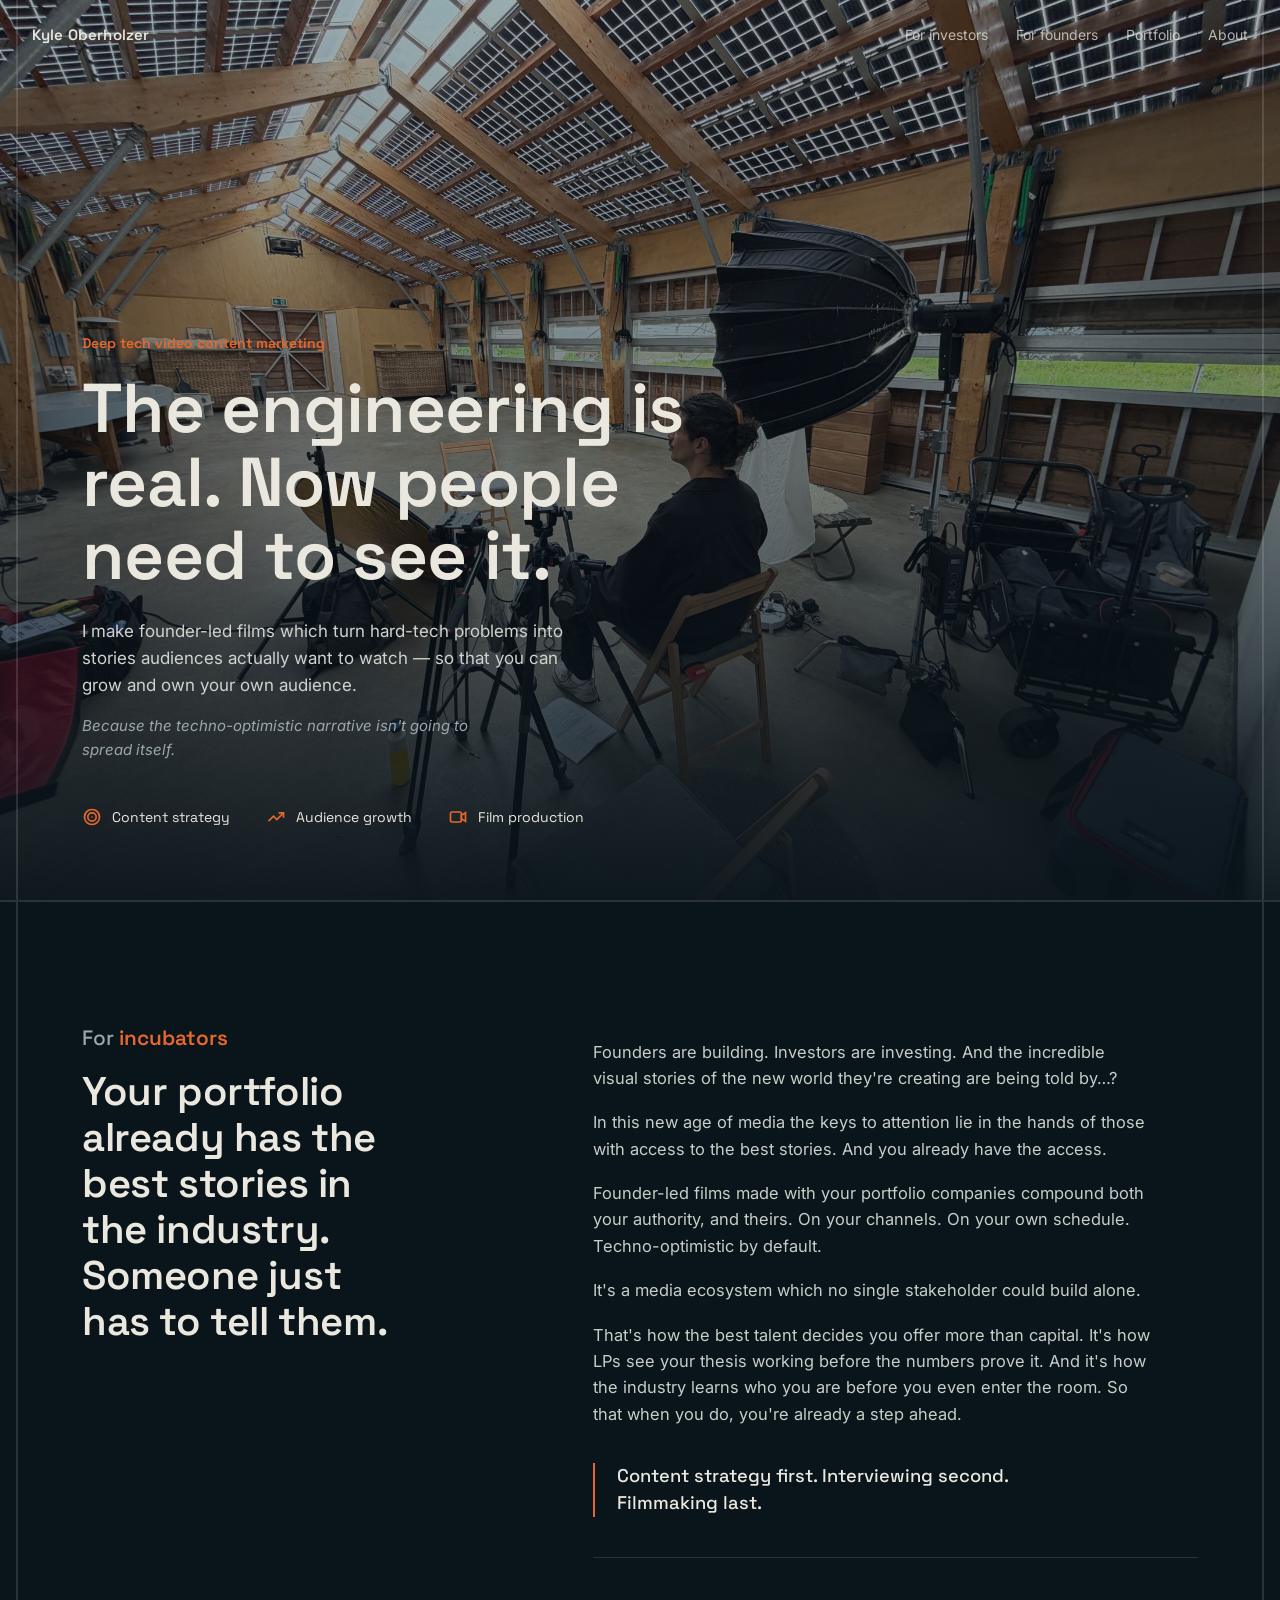
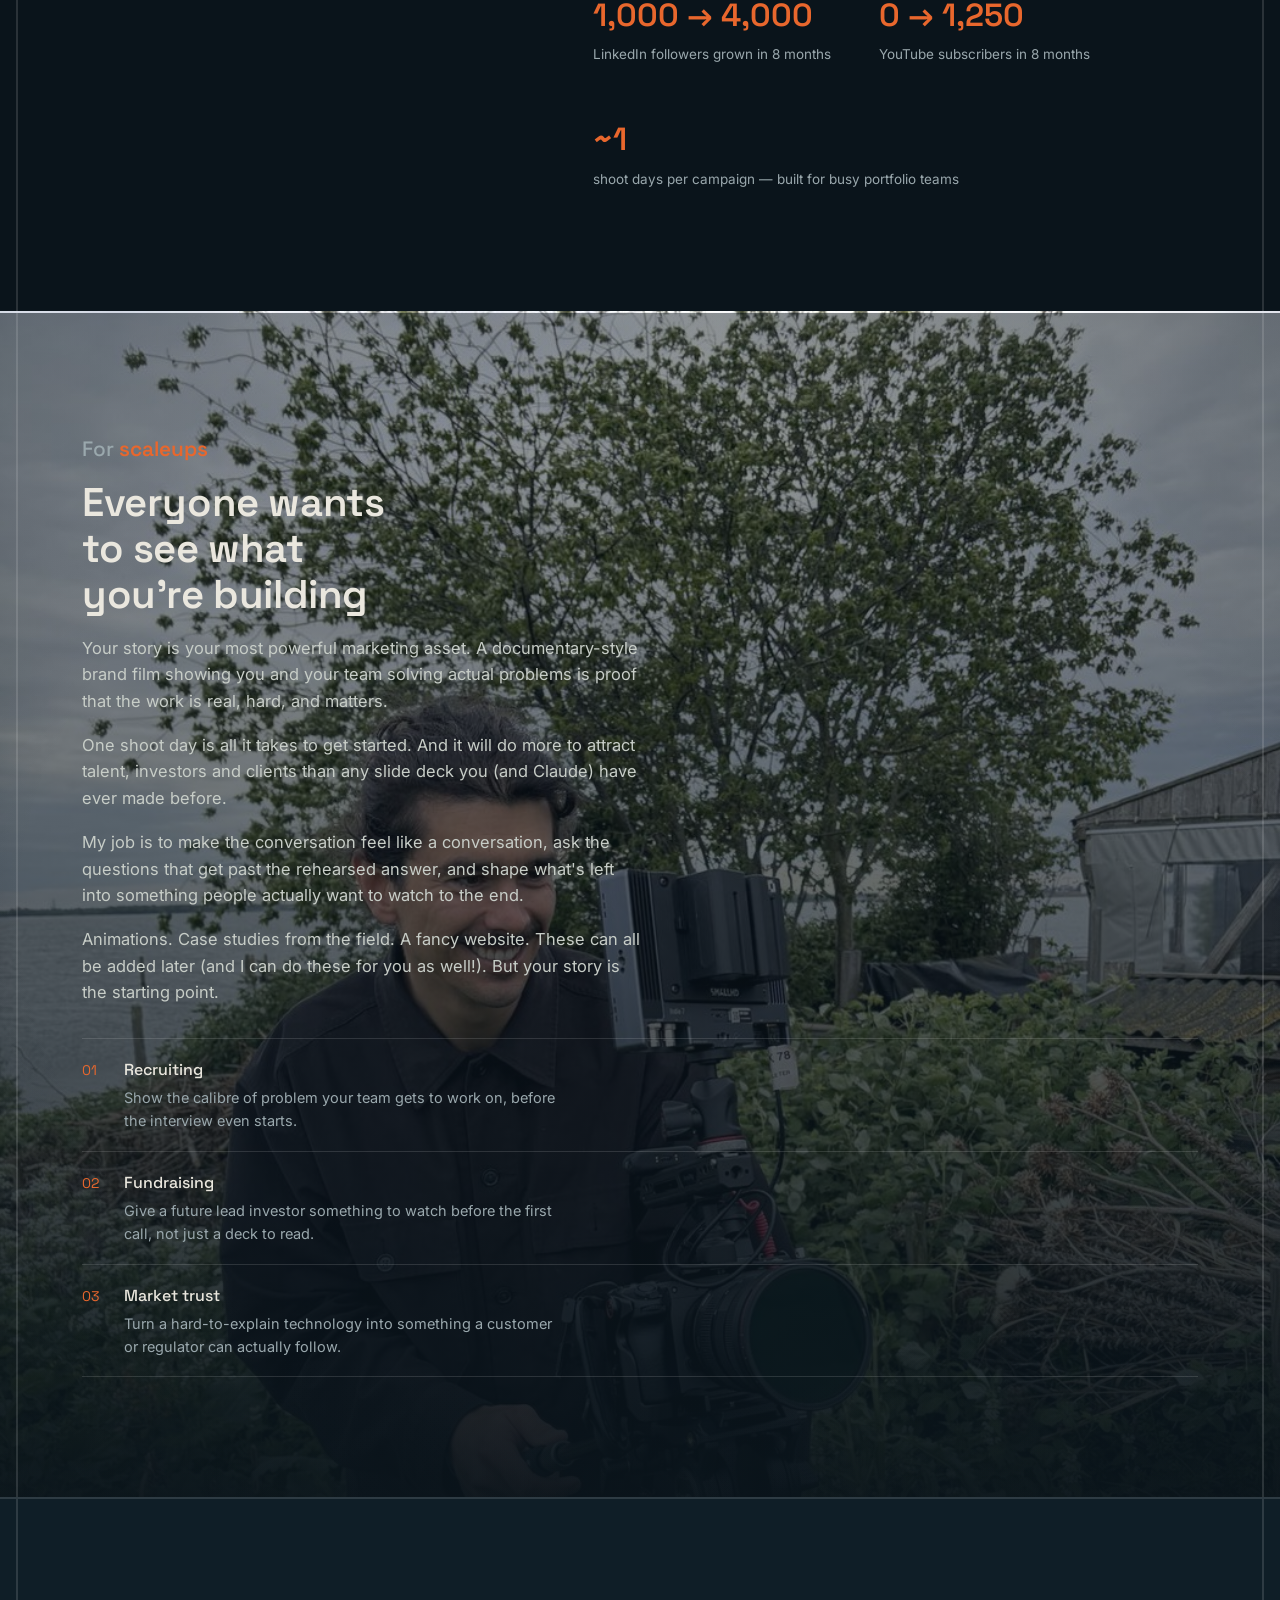
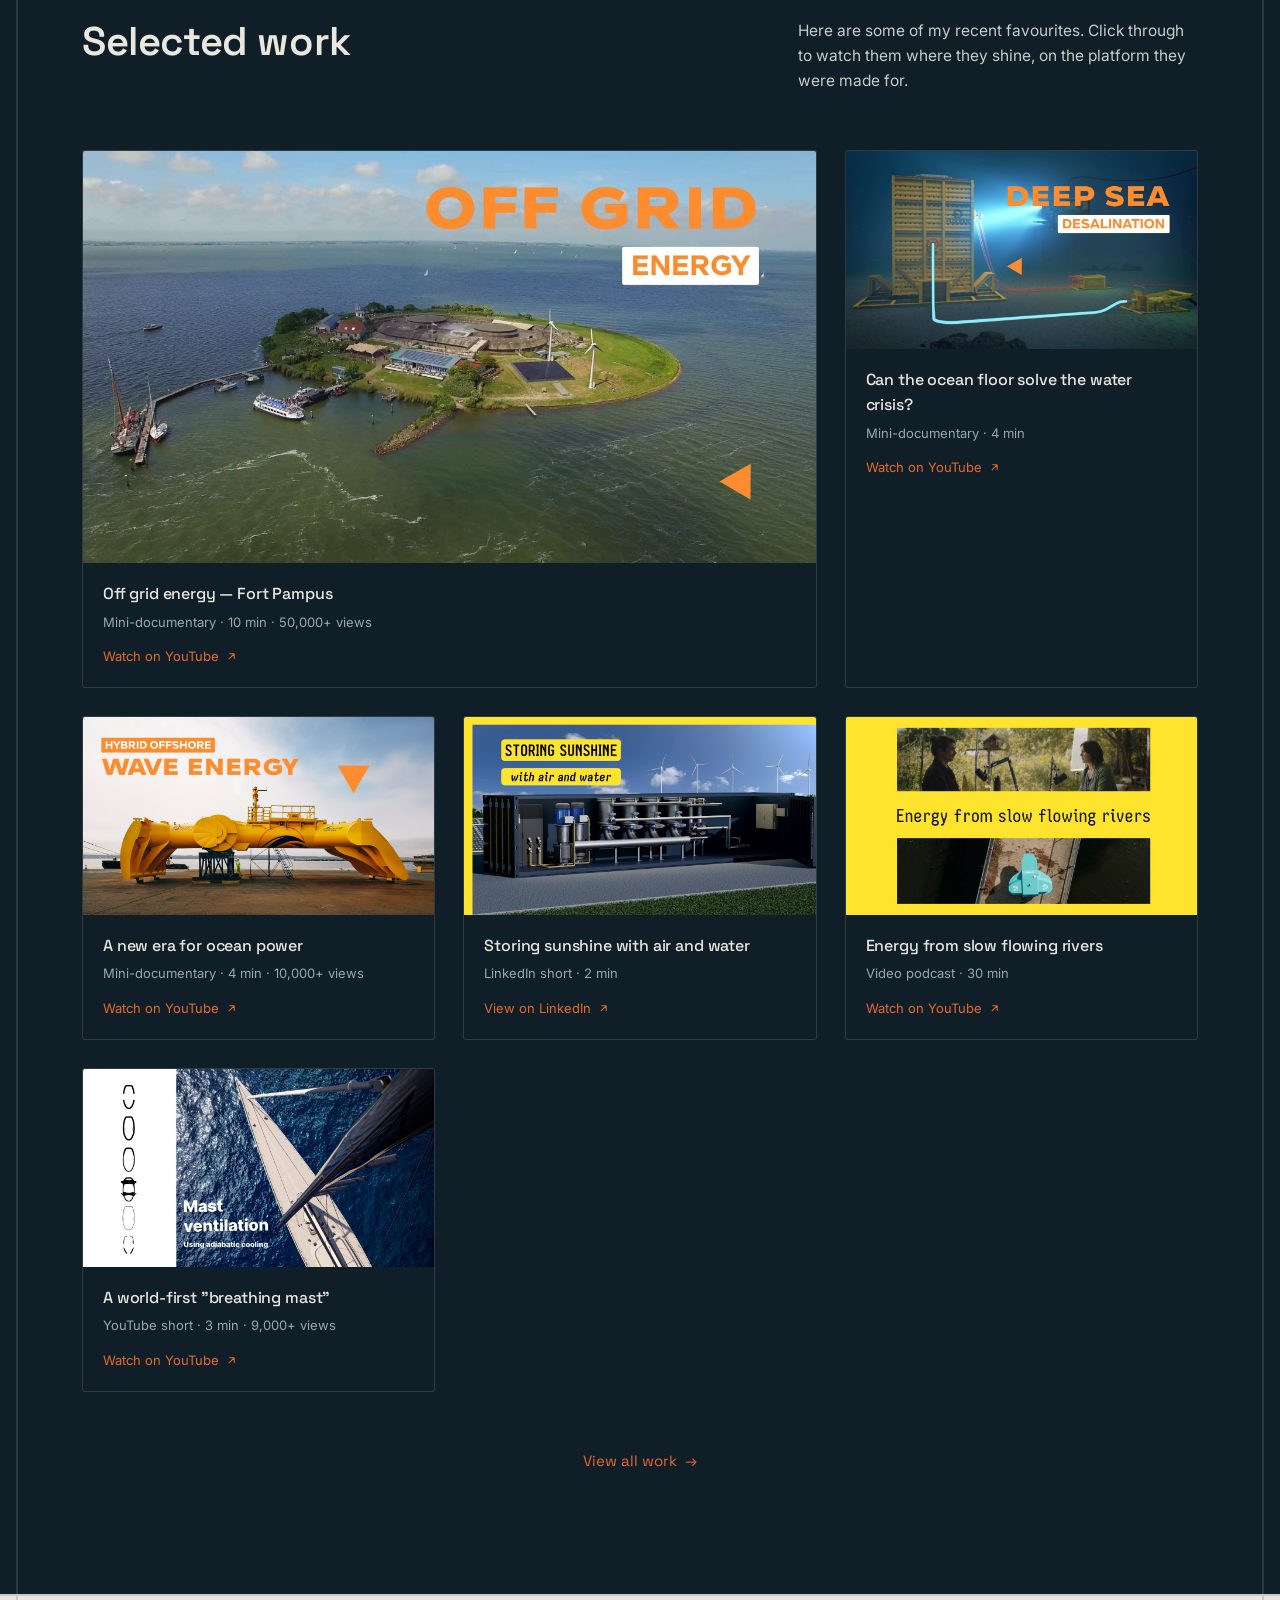
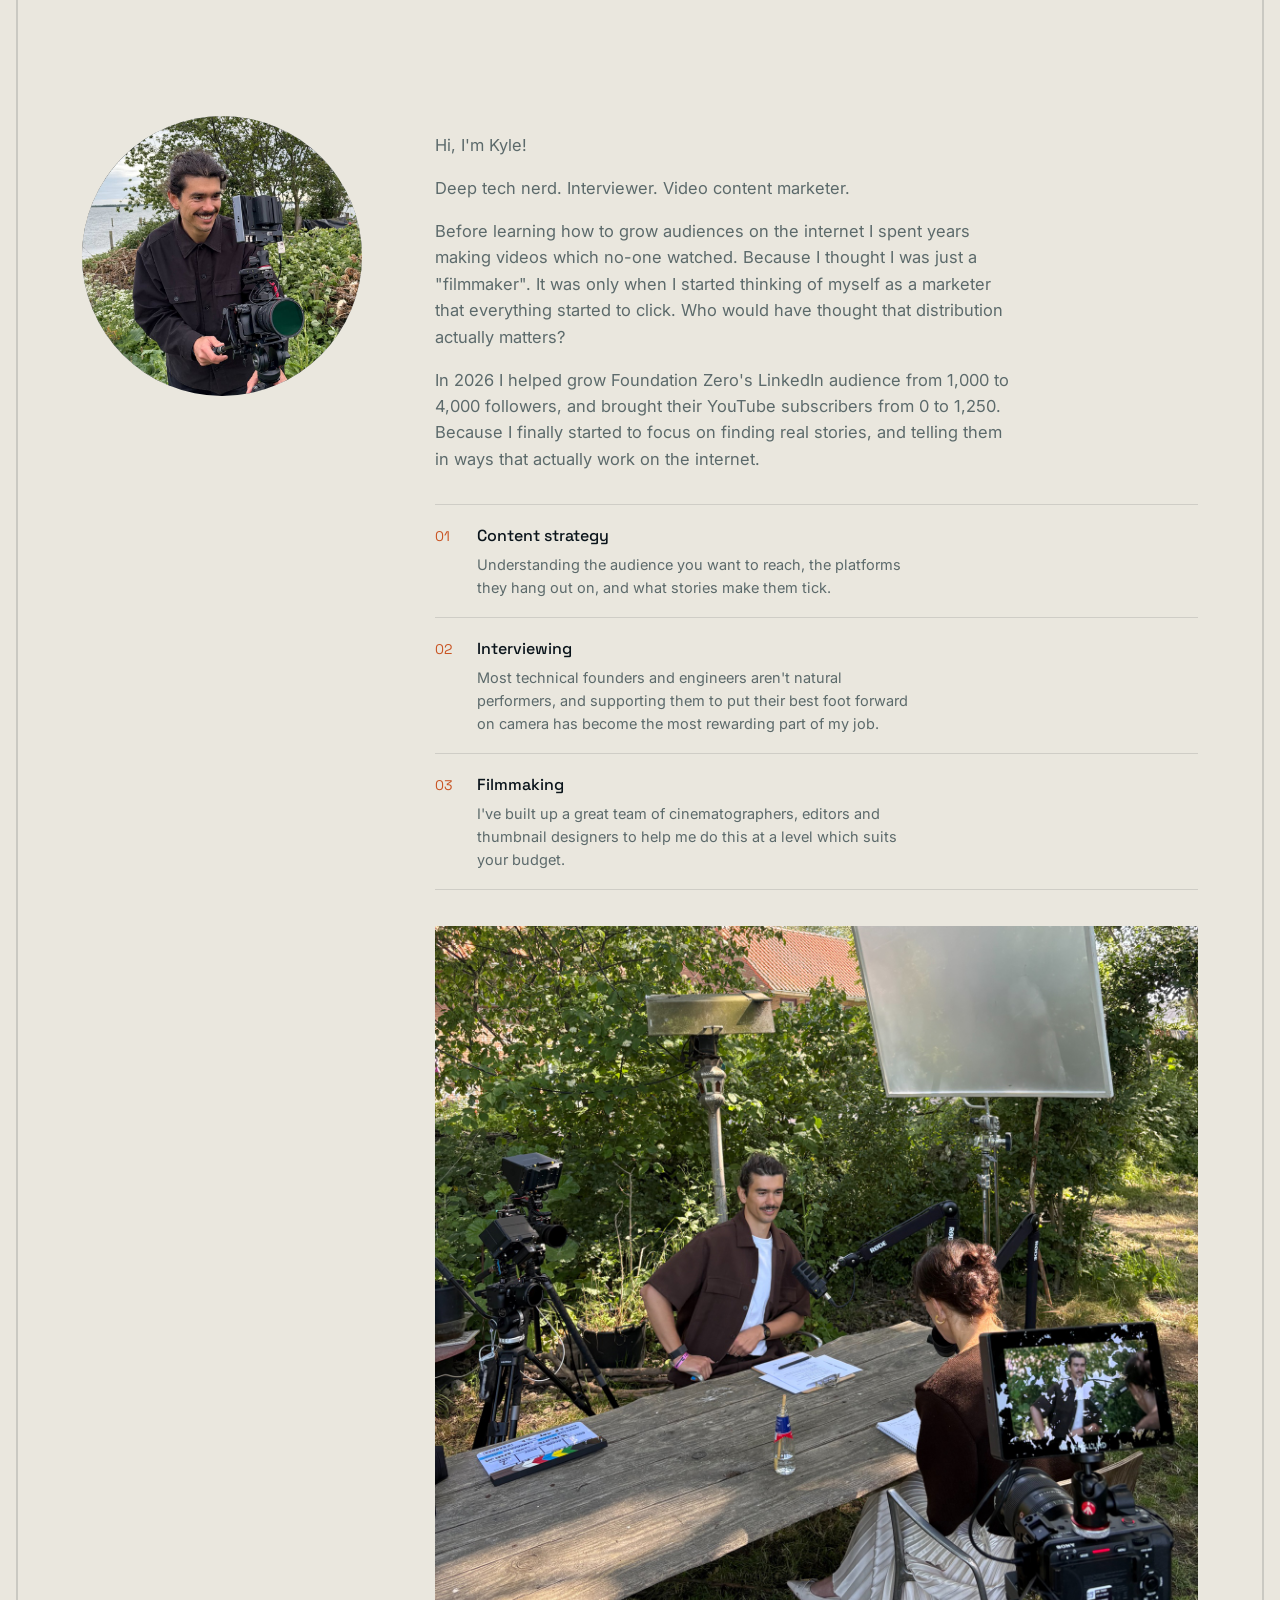
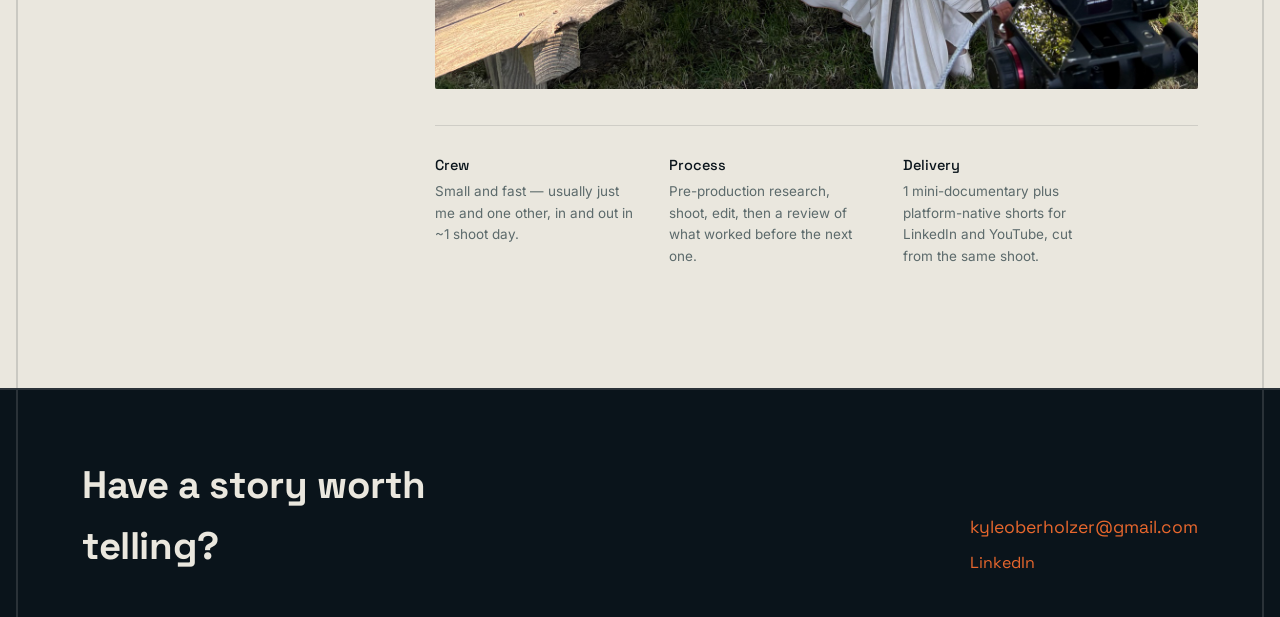
==== index.html @ 96cd20d5 "Change hero subhead to first person ("I make" not "We make") Co-Authored-By: Claude Sonnet 5 <norepl" ====
<!doctype html>
<html lang="en">
<head>
<meta charset="UTF-8">
<meta name="viewport" content="width=device-width, initial-scale=1.0">
<title>Kyle Oberholzer — Film for deep tech</title>
<meta name="description" content="Founder-led documentaries and platform-native content for deep tech companies and the investors behind them.">
<link rel="preconnect" href="https://fonts.googleapis.com">
<link rel="preconnect" href="https://fonts.gstatic.com" crossorigin>
<link href="https://fonts.googleapis.com/css2?family=Space+Grotesk:wght@400;500;600;700&family=Inter:wght@400;500;600&display=swap" rel="stylesheet">
<link rel="stylesheet" href="assets/css/style.css">
</head>
<body>

<header class="nav">
  <a href="#top" class="nav-mark">Kyle Oberholzer</a>
  <button class="nav-toggle" id="navToggle" aria-expanded="false" aria-controls="navLinks">Menu</button>
  <ul class="nav-links" id="navLinks">
    <li><a href="#investors">For investors</a></li>
    <li><a href="#founders">For founders</a></li>
    <li><a href="work.html">Portfolio</a></li>
    <li><a href="#about">About</a></li>
  </ul>
</header>

<section class="hero" id="top" style="background-image: linear-gradient(180deg, rgba(10,20,27,0.35) 0%, rgba(10,20,27,0.55) 55%, rgba(10,20,27,0.96) 100%), url('assets/images/site/hero-bts.jpg');">
  <div class="hero-inner">
    <p class="hero-eyebrow">Deep tech video content marketing</p>
    <h1>The engineering is real. Now people need to see it.</h1>
    <p class="hero-sub">I make founder-led films which turn hard-tech problems into stories audiences actually want to watch — so that you can grow and own your own audience.</p>
    <p class="hero-tagline">Because the techno-optimistic narrative isn't going to spread itself.</p>
    <div class="hero-services">
      <div class="hero-service">
        <span class="hero-service-icon"><svg viewBox="0 0 24 24" fill="none" stroke="currentColor" stroke-width="2"><circle cx="12" cy="12" r="9"/><circle cx="12" cy="12" r="5"/><circle cx="12" cy="12" r="1" fill="currentColor" stroke="none"/></svg></span>
        Content strategy
      </div>
      <div class="hero-service">
        <span class="hero-service-icon"><svg viewBox="0 0 24 24" fill="none" stroke="currentColor" stroke-width="2"><path d="M3 17l6-6 4 4 8-8"/><path d="M15 7h6v6"/></svg></span>
        Audience growth
      </div>
      <div class="hero-service">
        <span class="hero-service-icon"><svg viewBox="0 0 24 24" fill="none" stroke="currentColor" stroke-width="2"><rect x="3" y="6" width="13" height="12" rx="2"/><path d="M16 10l5-3v10l-5-3z"/></svg></span>
        Film production
      </div>
    </div>
  </div>
</section>

<!-- ============ FOR INVESTORS ============ -->
<section class="section dark" id="investors">
  <div class="wrap section-grid">
    <div>
      <p class="audience-rotator-heading">For <span class="audience-rotator-word" data-words="investors,incubators,hubs,family offices">investors</span></p>
      <h2>Your portfolio already has the best stories in the industry. Someone just has to tell them.</h2>
    </div>
    <div class="section-body">
      <p>Founders are building. Investors are investing. And the incredible visual stories of the new world they're creating are being told by…?</p>
      <p>In this new age of media the keys to attention lie in the hands of those with access to the best stories. And you already have the access.</p>
      <p>Founder-led films made with your portfolio companies compound both your authority, and theirs. On your channels. On your own schedule. Techno-optimistic by default.</p>
      <p>It's a media ecosystem which no single stakeholder could build alone.</p>
      <p>That's how the best talent decides you offer more than capital. It's how LPs see your thesis working before the numbers prove it. And it's how the industry learns who you are before you even enter the room. So that when you do, you're already a step ahead.</p>
      <div class="quote-block">Content strategy first. Interviewing second. Filmmaking last.</div>
      <div class="stat-row">
        <div class="stat"><b>1,000 → 4,000</b><span>LinkedIn followers grown in 8 months</span></div>
        <div class="stat"><b>0 → 1,250</b><span>YouTube subscribers in 8 months</span></div>
        <div class="stat"><b>~1</b><span>shoot days per campaign — built for busy portfolio teams</span></div>
      </div>
    </div>
  </div>
</section>

<!-- ============ FOR FOUNDERS ============ -->
<section class="section dark photo" id="founders" style="background-image: radial-gradient(120% 100% at 50% 50%, transparent 40%, rgba(10,20,27,0.7) 100%), linear-gradient(180deg, rgba(10,20,27,0.4) 0%, rgba(10,20,27,0.66) 55%, rgba(10,20,27,0.96) 100%), url('assets/images/site/about-bts.jpg');">
  <div class="wrap">
    <p class="audience-rotator-heading">For <span class="audience-rotator-word" data-words="founders,scaleups,startups">founders</span></p>
    <h2>Everyone wants to see what you're building</h2>
    <div class="section-body">
      <p>Your story is your most powerful marketing asset. A documentary-style brand film showing you and your team solving actual problems is proof that the work is real, hard, and matters.</p>
      <p>One shoot day is all it takes to get started. And it will do more to attract talent, investors and clients than any slide deck you (and Claude) have ever made before.</p>
      <p>My job is to make the conversation feel like a conversation, ask the questions that get past the rehearsed answer, and shape what's left into something people actually want to watch to the end.</p>
      <p>Animations. Case studies from the field. A fancy website. These can all be added later (and I can do these for you as well!). But your story is the starting point.</p>
    </div>
    <ul class="list-plain">
      <li><span class="n">01</span><div><strong>Recruiting</strong><p>Show the calibre of problem your team gets to work on, before the interview even starts.</p></div></li>
      <li><span class="n">02</span><div><strong>Fundraising</strong><p>Give a future lead investor something to watch before the first call, not just a deck to read.</p></div></li>
      <li><span class="n">03</span><div><strong>Market trust</strong><p>Turn a hard-to-explain technology into something a customer or regulator can actually follow.</p></div></li>
    </ul>
  </div>
</section>

<!-- ============ PORTFOLIO ============ -->
<section class="section dark panel" id="portfolio">
  <div class="wrap">
    <div class="portfolio-head">
      <h2>Selected work</h2>
      <p>Here are some of my recent favourites. Click through to watch them where they shine, on the platform they were made for.</p>
    </div>

    <div class="grid" id="portfolio-grid" data-scope="selected">
      <!-- Cards are rendered here from portfolio-data.json by assets/js/main.js -->
    </div>

    <div class="view-all-wrap">
      <a class="view-all-link" href="work.html">View all work <span aria-hidden="true">→</span></a>
    </div>
  </div>
</section>

<!-- ============ ABOUT ============ -->
<section class="section light" id="about">
  <div class="wrap about-grid">
    <div>
      <div class="about-portrait">
        <img src="assets/images/site/portrait.jpg" alt="Portrait of Kyle Oberholzer holding a camera on a tripod by the water" loading="lazy">
      </div>
    </div>
    <div>
      <div class="about-copy">
        <p>Hi, I'm Kyle!</p>
        <p>Deep tech nerd. Interviewer. Video content marketer.</p>
        <p>Before learning how to grow audiences on the internet I spent years making videos which no-one watched. Because I thought I was just a "filmmaker". It was only when I started thinking of myself as a marketer that everything started to click. Who would have thought that distribution actually matters?</p>
        <p>In 2026 I helped grow Foundation Zero's LinkedIn audience from 1,000 to 4,000 followers, and brought their YouTube subscribers from 0 to 1,250. Because I finally started to focus on finding real stories, and telling them in ways that actually work on the internet.</p>
      </div>
      <ul class="list-plain about-process">
        <li><span class="n">01</span><div><strong>Content strategy</strong><p>Understanding the audience you want to reach, the platforms they hang out on, and what stories make them tick.</p></div></li>
        <li><span class="n">02</span><div><strong>Interviewing</strong><p>Most technical founders and engineers aren't natural performers, and supporting them to put their best foot forward on camera has become the most rewarding part of my job.</p></div></li>
        <li><span class="n">03</span><div><strong>Filmmaking</strong><p>I've built up a great team of cinematographers, editors and thumbnail designers to help me do this at a level which suits your budget.</p></div></li>
      </ul>
      <div class="about-bts">
        <img src="assets/images/site/about-interview.jpg" alt="Kyle interviewing a founder outdoors at a wooden table, boom mics in frame" loading="lazy">
      </div>
      <div class="kit-row">
        <div><strong>Crew</strong>Small and fast — usually just me and one other, in and out in ~1 shoot day.</div>
        <div><strong>Process</strong>Pre-production research, shoot, edit, then a review of what worked before the next one.</div>
        <div><strong>Delivery</strong>1 mini-documentary plus platform-native shorts for LinkedIn and YouTube, cut from the same shoot.</div>
      </div>
    </div>
  </div>
</section>

<footer>
  <div class="wrap">
    <div class="footer-row">
      <div class="footer-cta">
        <h2>Have a story worth telling?</h2>
      </div>
      <div class="footer-links">
        <a class="footer-email" href="mailto:kyleoberholzer@gmail.com">kyleoberholzer@gmail.com</a><br>
        <a class="footer-email footer-email-alt" href="https://www.linkedin.com/in/kyleoberholzer/" target="_blank" rel="noopener noreferrer">LinkedIn</a>
      </div>
    </div>
  </div>
</footer>

<script src="assets/js/main.js"></script>
</body>
</html>
---- assets/css/style.css ----
:root{
    --navy-950:#0a141b;
    --navy-900:#0f1e27;
    --navy-800:#152a34;
    --line-on-dark:rgba(234,235,230,0.14);
    --paper:#eae7de;
    --paper-2:#dedad0;
    --ink:#0a141b;
    --muted-dark:#9aa8ad;
    --muted-light:#5c6a6b;
    --orange:#e8672d;
    --orange-dim:#c95524;
    --maxw:1180px;
  }

  *{box-sizing:border-box;}
  html{scroll-behavior:smooth;}
  @media (prefers-reduced-motion: reduce){
    html{scroll-behavior:auto;}
    *{animation-duration:0.01ms !important; transition-duration:0.01ms !important;}
  }

  body{
    margin:0;
    background:var(--navy-950);
    color:var(--paper);
    font-family:'Inter',sans-serif;
    font-size:16px;
    line-height:1.6;
    -webkit-font-smoothing:antialiased;
  }

  h1,h2,h3{
    font-family:'Space Grotesk',sans-serif;
    margin:0;
    letter-spacing:-0.01em;
  }

  a{color:inherit;}
  img{display:block; max-width:100%;}

  a:focus-visible, button:focus-visible{
    outline:2px solid var(--orange);
    outline-offset:3px;
  }

  .wrap{
    max-width:var(--maxw);
    margin:0 auto;
    padding:0 32px;
  }

  /* ---------- NAV ---------- */
  .nav{
    position:fixed;
    top:0; left:0; right:0;
    z-index:50;
    display:flex;
    align-items:center;
    justify-content:space-between;
    padding:22px 32px;
    mix-blend-mode:normal;
    background:transparent;
    backdrop-filter:none;
    box-shadow:none;
    transition:background-color 0.35s ease, backdrop-filter 0.35s ease, box-shadow 0.35s ease;
  }
  .nav.scrolled{
    background:rgba(10,20,27,0.82);
    backdrop-filter:blur(10px);
    box-shadow:0 1px 0 rgba(234,235,230,0.08);
  }
  .nav-mark{
    font-family:'Space Grotesk',sans-serif;
    font-weight:600;
    font-size:15px;
    color:var(--paper);
    text-decoration:none;
    letter-spacing:0.01em;
  }
  .nav-links{
    display:flex;
    gap:28px;
    list-style:none;
    margin:0; padding:0;
  }
  .nav-links a{
    font-size:14px;
    text-decoration:none;
    color:var(--paper);
    opacity:0.75;
    transition:opacity 0.2s ease;
  }
  .nav-links a:hover{opacity:1;}
  .nav-toggle{display:none;}

  @media (max-width:720px){
    .nav-links{
      position:fixed;
      top:0; right:0;
      height:100vh;
      width:min(78vw,320px);
      background:var(--navy-900);
      flex-direction:column;
      justify-content:center;
      gap:26px;
      padding:32px;
      transform:translateX(100%);
      transition:transform 0.35s ease;
      border-left:1px solid var(--line-on-dark);
    }
    .nav-links.open{transform:translateX(0);}
    .nav-links a{font-size:20px; opacity:1;}
    .nav-toggle{
      display:block;
      background:none;
      border:none;
      color:var(--paper);
      font-family:'Space Grotesk',sans-serif;
      font-size:14px;
      cursor:pointer;
      z-index:60;
      position:relative;
      padding:6px;
    }
  }

  /* ---------- HERO ---------- */
  .hero{
    position:relative;
    min-height:100svh;
    display:flex;
    flex-direction:column;
    justify-content:flex-end;
    background:
      linear-gradient(180deg, rgba(10,20,27,0.35) 0%, rgba(10,20,27,0.55) 55%, rgba(10,20,27,0.96) 100%),
      url('images/hero-bts.jpg') center 30%/cover no-repeat;
  }
  .hero-inner{
    padding:0 32px 72px;
    max-width:var(--maxw);
    margin:0 auto;
    width:100%;
  }
  .hero-eyebrow{
    font-size:14px;
    font-weight:600;
    color:var(--orange);
    font-family:'Space Grotesk',sans-serif;
    margin:0 0 18px;
    opacity:0;
    animation:rise 0.9s 0.15s ease forwards;
  }
  .hero h1{
    font-size:clamp(2.1rem, 5.4vw, 4.4rem);
    font-weight:600;
    line-height:1.06;
    max-width:15ch;
    opacity:0;
    animation:rise 0.9s 0.3s ease forwards;
  }
  .hero-sub{
    margin:26px 0 0;
    max-width:46ch;
    font-size:17px;
    color:#cfd3ce;
    opacity:0;
    animation:rise 0.9s 0.45s ease forwards;
  }
  @keyframes rise{
    from{opacity:0; transform:translateY(16px);}
    to{opacity:1; transform:translateY(0);}
  }

  .hero-tagline{
    margin:14px 0 0;
    max-width:46ch;
    font-size:15px;
    font-style:italic;
    color:var(--muted-dark);
    opacity:0;
    animation:rise 0.9s 0.55s ease forwards;
  }

  .hero-services{
    display:flex;
    gap:36px;
    margin-top:44px;
    flex-wrap:wrap;
    opacity:0;
    animation:rise 0.9s 0.7s ease forwards;
  }
  .hero-service{
    display:flex;
    align-items:center;
    gap:10px;
    font-family:'Space Grotesk',sans-serif;
    font-size:14px;
    color:var(--paper);
  }
  .hero-service-icon{
    display:flex;
    width:20px;
    height:20px;
    color:var(--orange);
    flex-shrink:0;
  }
  .hero-service-icon svg{width:100%; height:100%;}

  /* ---------- SECTIONS ---------- */
  .section{
    padding:120px 0;
  }
  .section.dark{background:var(--navy-950); color:var(--paper);}
  .section.panel{background:var(--navy-900);}
  .section.light{background:var(--paper); color:var(--ink);}
  .section.photo{
    background-size:cover;
    background-position:center 20%;
    background-repeat:no-repeat;
  }

  /* ---------- EXPERIMENT: thin frame lines (rivan.com-style) ---------- */
  :root{ --frame-inset:16px; --frame-stroke:2px; --line-on-light:rgba(10,20,27,0.14); }
  .hero, .section, footer{ position:relative; }
  .section, footer{ border-top:var(--frame-stroke) solid var(--line-on-dark); }
  .hero::before, .hero::after,
  .section::before, .section::after,
  footer::before, footer::after{
    content:'';
    position:absolute;
    top:0; bottom:0;
    width:var(--frame-stroke);
    background:var(--line-on-dark);
    pointer-events:none;
  }
  .hero::before, .section::before, footer::before{ left:var(--frame-inset); }
  .hero::after, .section::after, footer::after{ right:var(--frame-inset); }
  .section.light{ border-top-color:var(--line-on-light); }
  .section.light::before, .section.light::after{ background:var(--line-on-light); }

  /* ---------- AUDIENCE ROTATOR ---------- */
  .audience-rotator-heading{
    font-family:'Space Grotesk',sans-serif;
    font-weight:500;
    font-size:clamp(1.05rem, 2vw, 1.3rem);
    margin:0 0 14px;
    color:var(--muted-dark);
  }
  .audience-rotator-word{
    display:inline-block;
    color:var(--orange);
    font-weight:600;
    transition:opacity 0.3s ease, transform 0.3s ease;
  }
  .audience-rotator-word.is-swapping{
    opacity:0;
    transform:translateY(6px);
  }

  .section-grid{
    display:grid;
    grid-template-columns:0.85fr 1.15fr;
    gap:64px;
  }
  @media (max-width:860px){
    .section-grid{grid-template-columns:1fr; gap:36px;}
    .section{padding:84px 0;}
  }

  .section h2{
    font-size:clamp(1.7rem, 3.2vw, 2.5rem);
    font-weight:600;
    line-height:1.15;
    max-width:12ch;
  }

  .section-body p{
    max-width:56ch;
    font-size:16.5px;
  }
  .section.dark .section-body p, .section.panel .section-body p{color:#c7cdc7;}
  .section.light .section-body p{color:var(--muted-light);}

  .section-body p + p{margin-top:18px;}

  .stat-row{
    display:flex;
    gap:48px;
    margin-top:40px;
    flex-wrap:wrap;
    padding-top:32px;
    border-top:1px solid var(--line-on-dark);
  }
  .stat-row .stat b{
    display:block;
    font-family:'Space Grotesk',sans-serif;
    font-size:2rem;
    font-weight:600;
    color:var(--orange);
  }
  .stat-row .stat span{
    font-size:13.5px;
    color:var(--muted-dark);
  }

  .quote-block{
    margin:36px 0 0;
    padding-left:22px;
    border-left:2px solid var(--orange);
    font-family:'Space Grotesk',sans-serif;
    font-size:1.15rem;
    font-weight:500;
    line-height:1.45;
    max-width:40ch;
  }

  .list-plain{
    list-style:none;
    margin:32px 0 0;
    padding:0;
    display:grid;
    gap:0;
  }
  .list-plain li{
    padding:18px 0;
    border-top:1px solid rgba(10,20,27,0.12);
    display:grid;
    grid-template-columns:28px 1fr;
    gap:14px;
    align-items:baseline;
  }
  .list-plain li:last-child{border-bottom:1px solid rgba(10,20,27,0.12);}
  .list-plain .n{
    font-family:'Space Grotesk',sans-serif;
    color:var(--orange-dim);
    font-size:14px;
  }
  .list-plain strong{
    display:block;
    font-family:'Space Grotesk',sans-serif;
    font-weight:500;
    font-size:16px;
    margin-bottom:4px;
  }
  .list-plain p{margin:0; font-size:14.5px; color:var(--muted-light); max-width:48ch;}

  .section.dark .list-plain li, .section.panel .list-plain li{border-color:var(--line-on-dark);}
  .section.dark .list-plain .n, .section.panel .list-plain .n{color:var(--orange);}
  .section.dark .list-plain p, .section.panel .list-plain p{color:var(--muted-dark);}

  /* ---------- PORTFOLIO ---------- */
  .portfolio-head{
    display:flex;
    justify-content:space-between;
    align-items:flex-start;
    gap:24px;
    flex-wrap:wrap;
    margin-bottom:56px;
  }
  .portfolio-head p{
    max-width:40ch;
    color:#c7cdc7;
    font-size:15.5px;
    margin:0;
  }

  .grid{
    display:grid;
    grid-template-columns:repeat(3, 1fr);
    gap:28px;
  }

  .view-all-wrap{
    text-align:center;
    margin-top:56px;
  }
  .view-all-link{
    display:inline-flex;
    align-items:center;
    gap:8px;
    font-family:'Space Grotesk',sans-serif;
    font-size:15px;
    color:var(--orange);
    text-decoration:none;
    border-bottom:1px solid transparent;
    transition:border-color 0.2s ease;
  }
  .view-all-link:hover{border-color:var(--orange);}
  @media (max-width:900px){
    .grid{grid-template-columns:repeat(2, 1fr);}
  }
  @media (max-width:620px){
    .grid{grid-template-columns:1fr;}
  }

  .card{
    display:block;
    text-decoration:none;
    color:inherit;
    border:1px solid var(--line-on-dark);
    border-radius:3px;
    overflow:hidden;
    background:var(--navy-900);
    transition:border-color 0.25s ease, transform 0.25s ease;
  }
  .card:hover{
    border-color:rgba(232,103,45,0.55);
    transform:translateY(-3px);
  }
  .card-media{
    position:relative;
    aspect-ratio:16/9;
    overflow:hidden;
    background:#0d1a22;
  }
  .card-media img{
    width:100%; height:100%;
    object-fit:cover;
    transition:transform 0.6s ease;
  }
  .card:hover .card-media img{transform:scale(1.055);}

  .card-body{
    padding:18px 20px 20px;
  }
  .card-body h3{
    font-size:16px;
    font-weight:500;
  }
  .card-body .card-sub{
    font-size:13px;
    color:var(--muted-dark);
    margin-top:5px;
  }
  .card-cta{
    display:flex;
    align-items:center;
    gap:6px;
    margin-top:14px;
    font-size:13px;
    color:var(--orange);
  }
  .card-cta svg{width:13px; height:13px; flex-shrink:0;}

  .card.wide{grid-column:span 2;}
  @media (max-width:900px){.card.wide{grid-column:span 1;}}

  /* ---------- ABOUT ---------- */
  .about-grid{
    display:grid;
    grid-template-columns:0.55fr 1.45fr;
    gap:64px;
    align-items:start;
  }
  @media (max-width:860px){
    .about-grid{grid-template-columns:1fr;}
  }
  .about-portrait{
    width:100%;
    max-width:280px;
    border-radius:50%;
    overflow:hidden;
    aspect-ratio:1/1;
  }
  .about-portrait img{width:100%; height:100%; object-fit:cover;}

  .about-copy p{
    max-width:58ch;
    color:var(--muted-light);
    font-size:16.5px;
  }
  .about-copy p + p{margin-top:16px;}

  .about-bts{
    margin-top:36px;
    border-radius:2px;
    overflow:hidden;
  }
  .about-bts img{width:100%; height:auto; display:block;}

  .kit-row{
    margin-top:36px;
    display:flex;
    gap:36px;
    flex-wrap:wrap;
    padding-top:28px;
    border-top:1px solid rgba(10,20,27,0.12);
  }
  .kit-row div{font-size:13.5px; color:var(--muted-light); max-width:22ch;}
  .kit-row strong{
    display:block;
    font-family:'Space Grotesk',sans-serif;
    color:var(--ink);
    font-weight:500;
    font-size:14.5px;
    margin-bottom:4px;
  }

  /* ---------- FOOTER ---------- */
  footer{
    background:var(--navy-950);
    padding:64px 0 40px;
    border-top:var(--frame-stroke) solid var(--line-on-dark);
  }
  .footer-row{
    display:flex;
    justify-content:space-between;
    align-items:flex-end;
    flex-wrap:wrap;
    gap:24px;
  }
  .footer-cta h2{
    font-size:clamp(1.6rem, 3.4vw, 2.4rem);
    max-width:14ch;
  }
  .footer-email{
    display:inline-block;
    margin-top:20px;
    font-family:'Space Grotesk',sans-serif;
    font-size:1.1rem;
    color:var(--orange);
    text-decoration:none;
    border-bottom:1px solid transparent;
    transition:border-color 0.2s ease;
  }
  .footer-email:hover{border-color:var(--orange);}
  .footer-email-alt{margin-top:8px; font-size:1rem;}
  .footer-bottom{
    margin-top:56px;
    padding-top:24px;
    border-top:1px solid var(--line-on-dark);
    display:flex;
    justify-content:space-between;
    font-size:12.5px;
    color:var(--muted-dark);
    flex-wrap:wrap;
    gap:10px;
  }
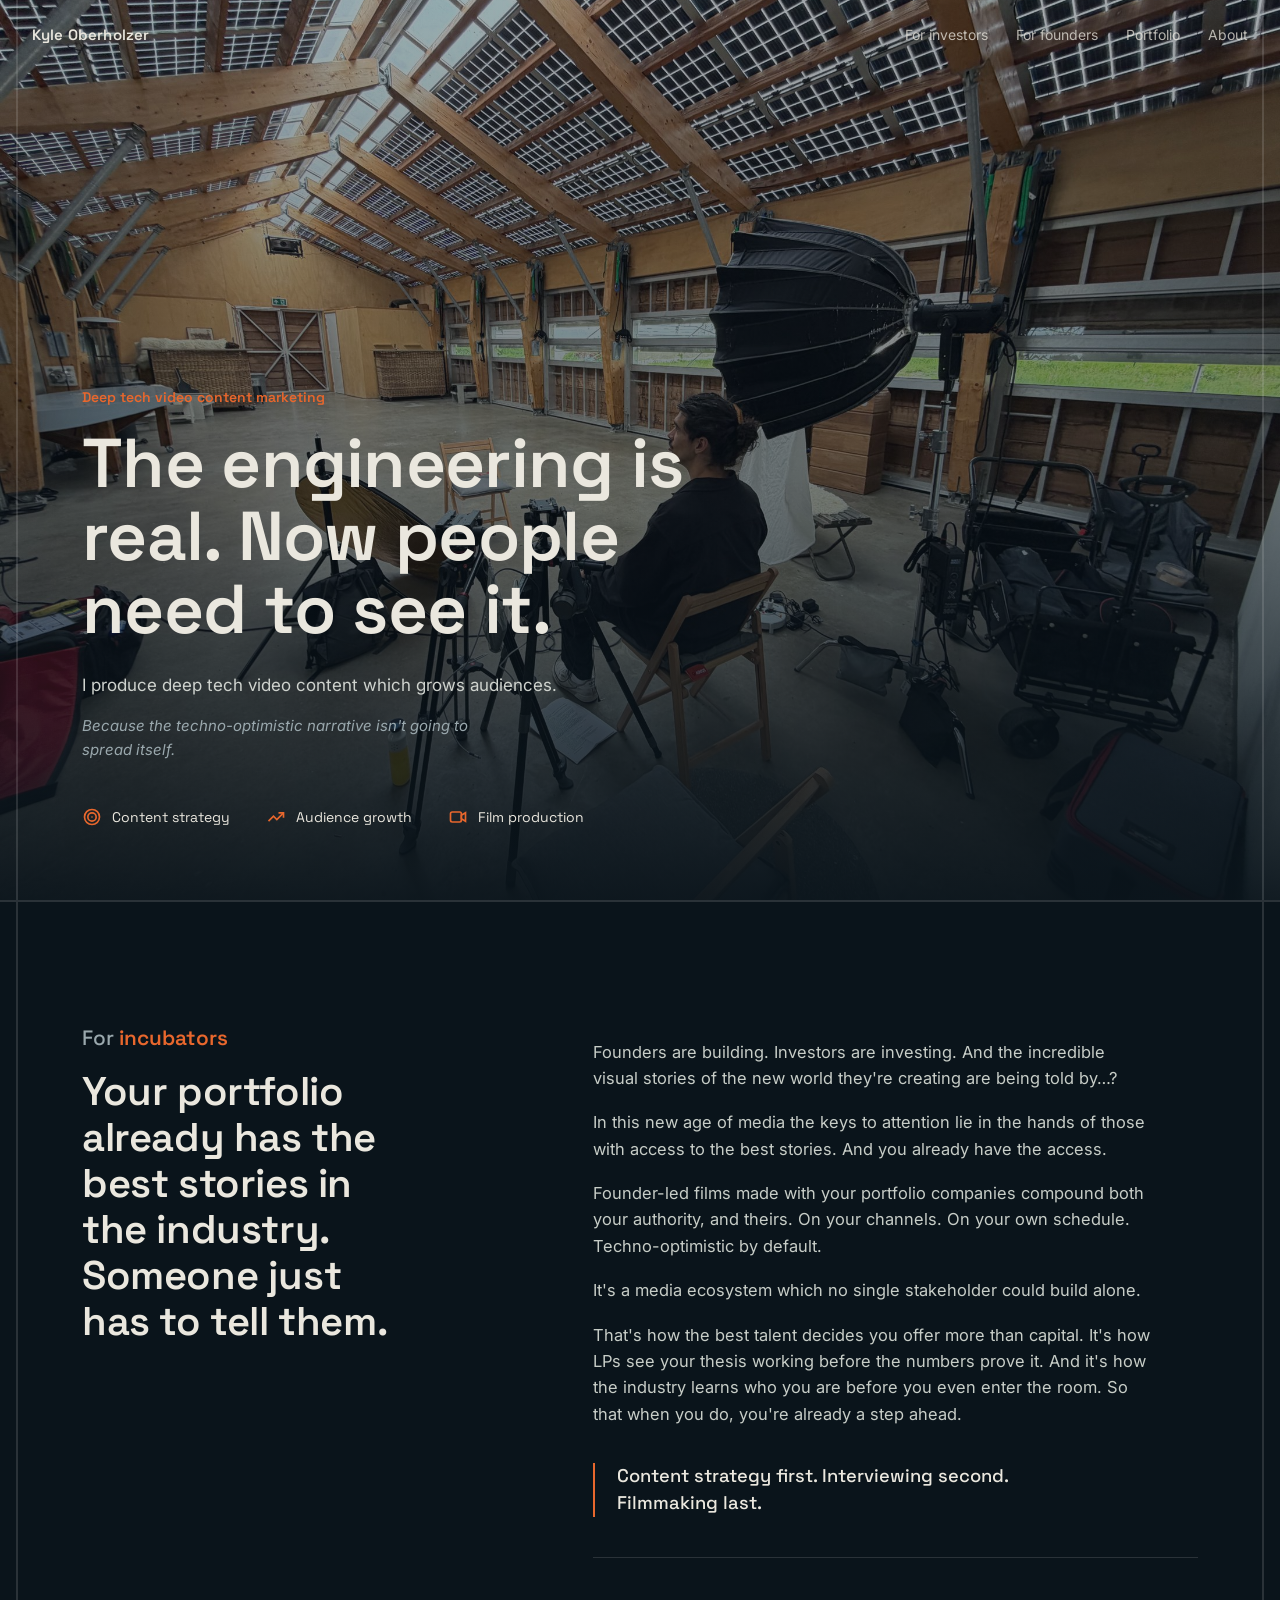
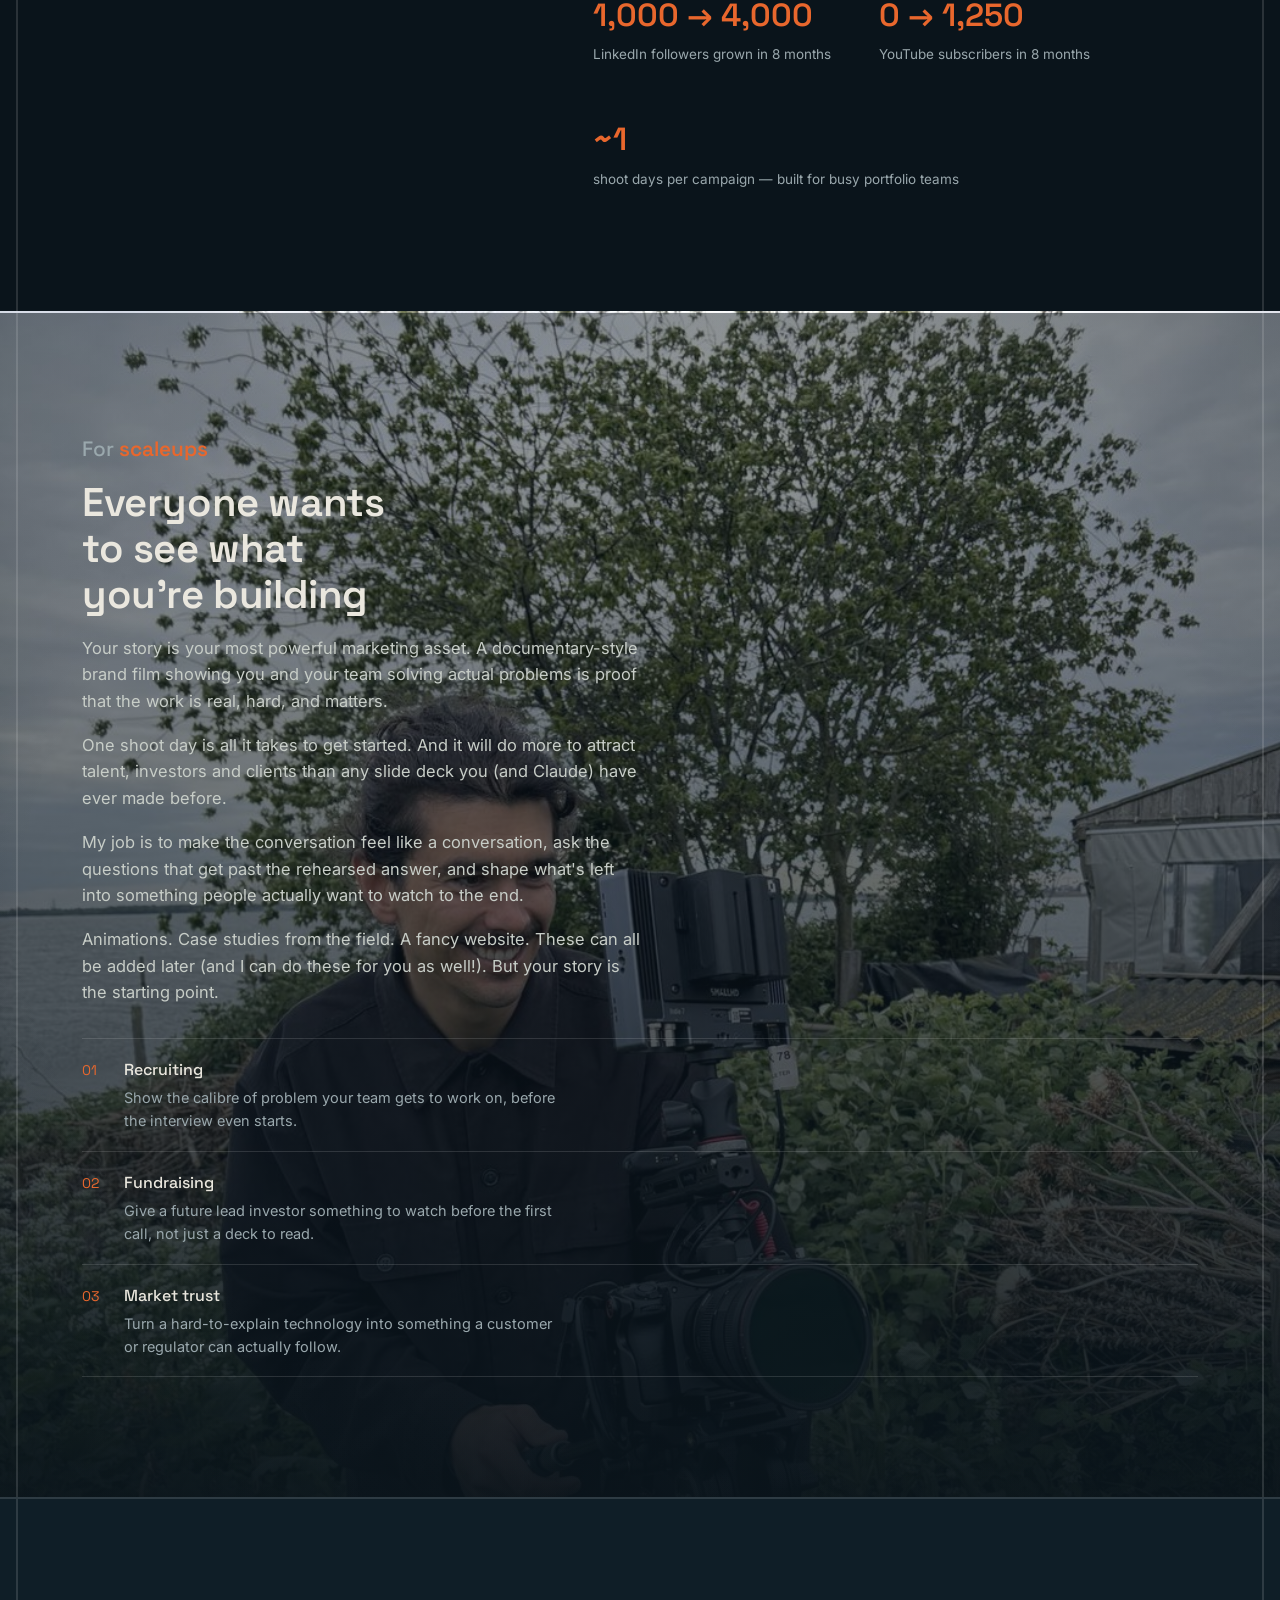
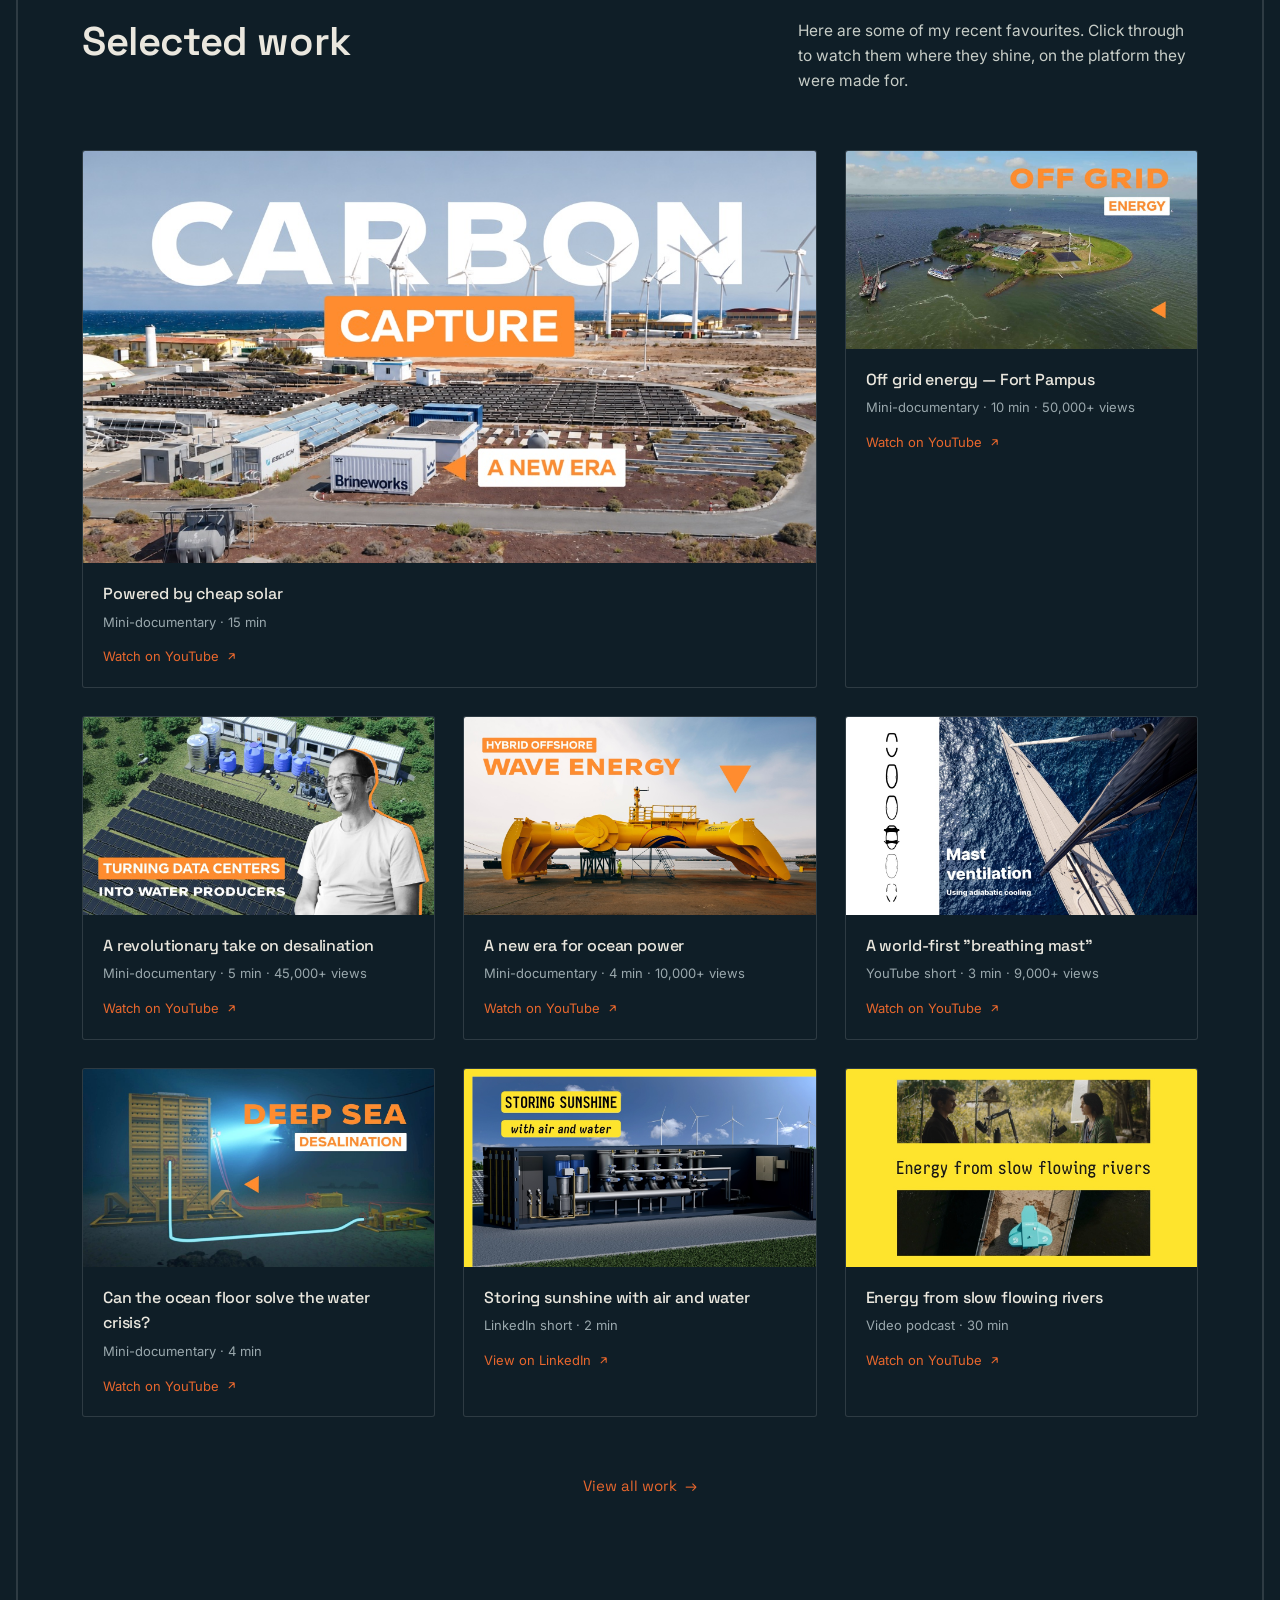
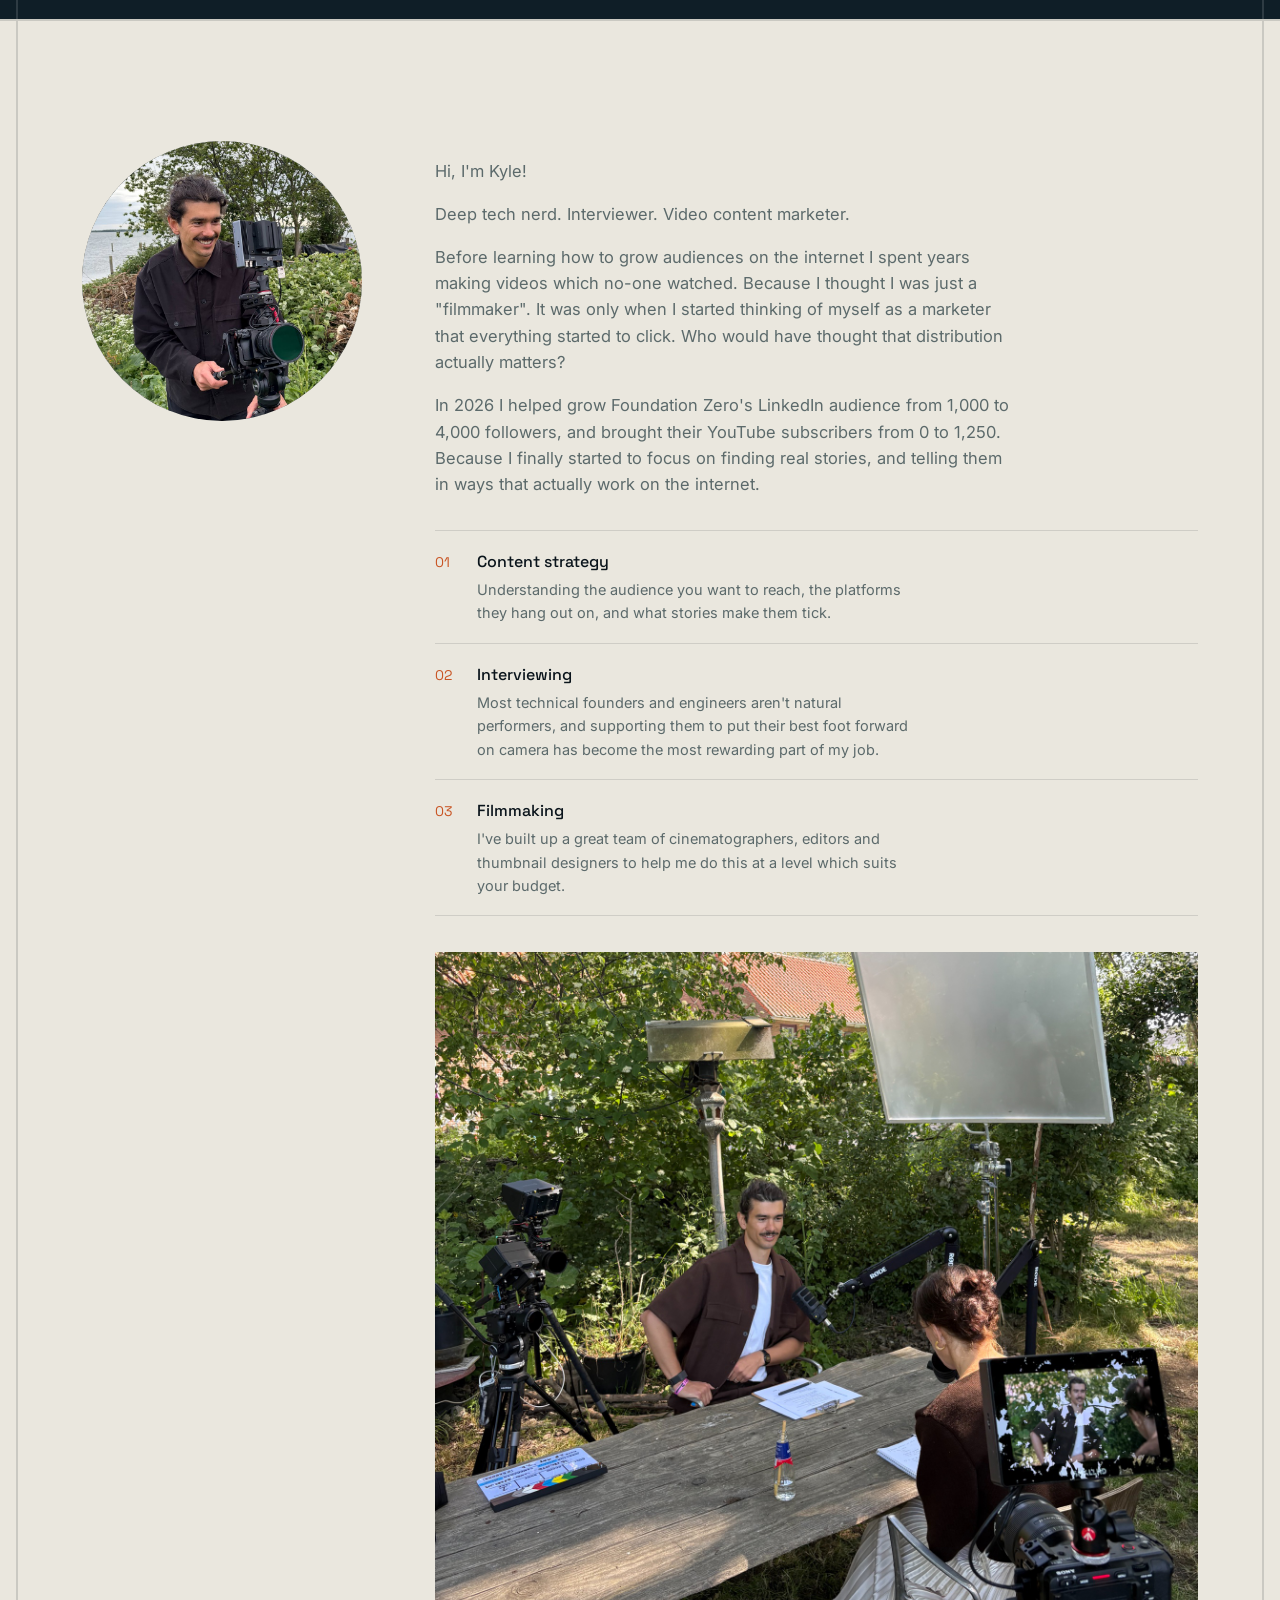
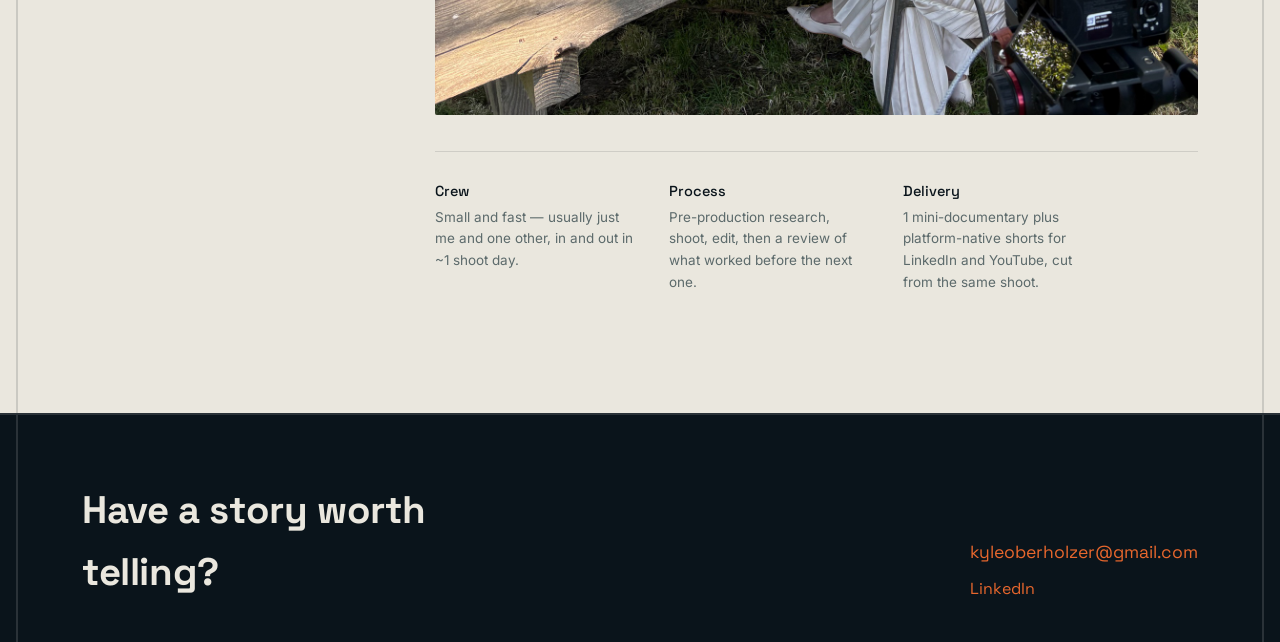
==== commit a390bcb0: "Shorten hero subhead Co-Authored-By: Claude Sonnet 5 <noreply@anthropic.com>" ====
--- a/index.html
+++ b/index.html
@@ -8,6 +8,7 @@
 <link rel="preconnect" href="https://fonts.googleapis.com">
 <link rel="preconnect" href="https://fonts.gstatic.com" crossorigin>
 <link href="https://fonts.googleapis.com/css2?family=Space+Grotesk:wght@400;500;600;700&family=Inter:wght@400;500;600&display=swap" rel="stylesheet">
+<link rel="icon" href="/assets/images/site/favicon.svg" type="image/svg+xml">
 <link rel="stylesheet" href="assets/css/style.css">
 </head>
 <body>
@@ -27,7 +28,7 @@
   <div class="hero-inner">
     <p class="hero-eyebrow">Deep tech video content marketing</p>
     <h1>The engineering is real. Now people need to see it.</h1>
-    <p class="hero-sub">I make founder-led films which turn hard-tech problems into stories audiences actually want to watch — so that you can grow and own your own audience.</p>
+    <p class="hero-sub">I produce deep tech video content which grows audiences.</p>
     <p class="hero-tagline">Because the techno-optimistic narrative isn't going to spread itself.</p>
     <div class="hero-services">
       <div class="hero-service">
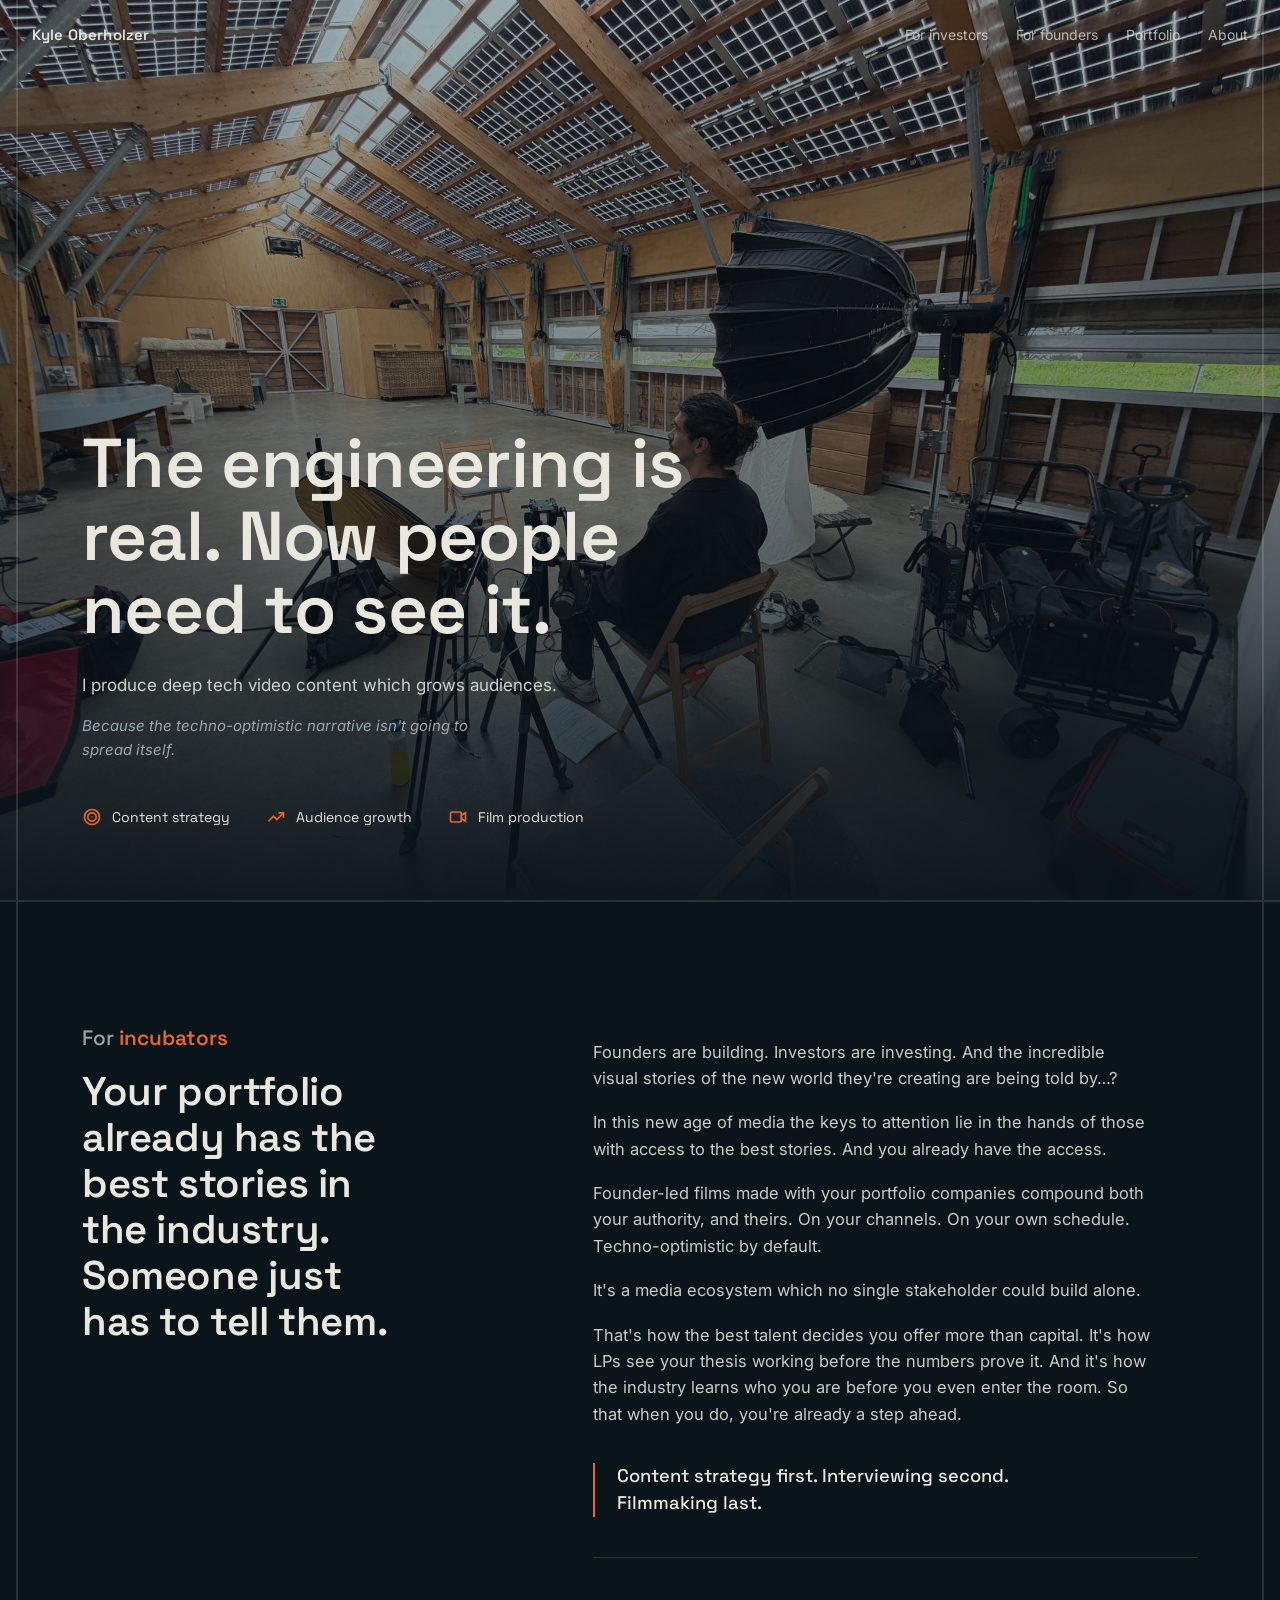
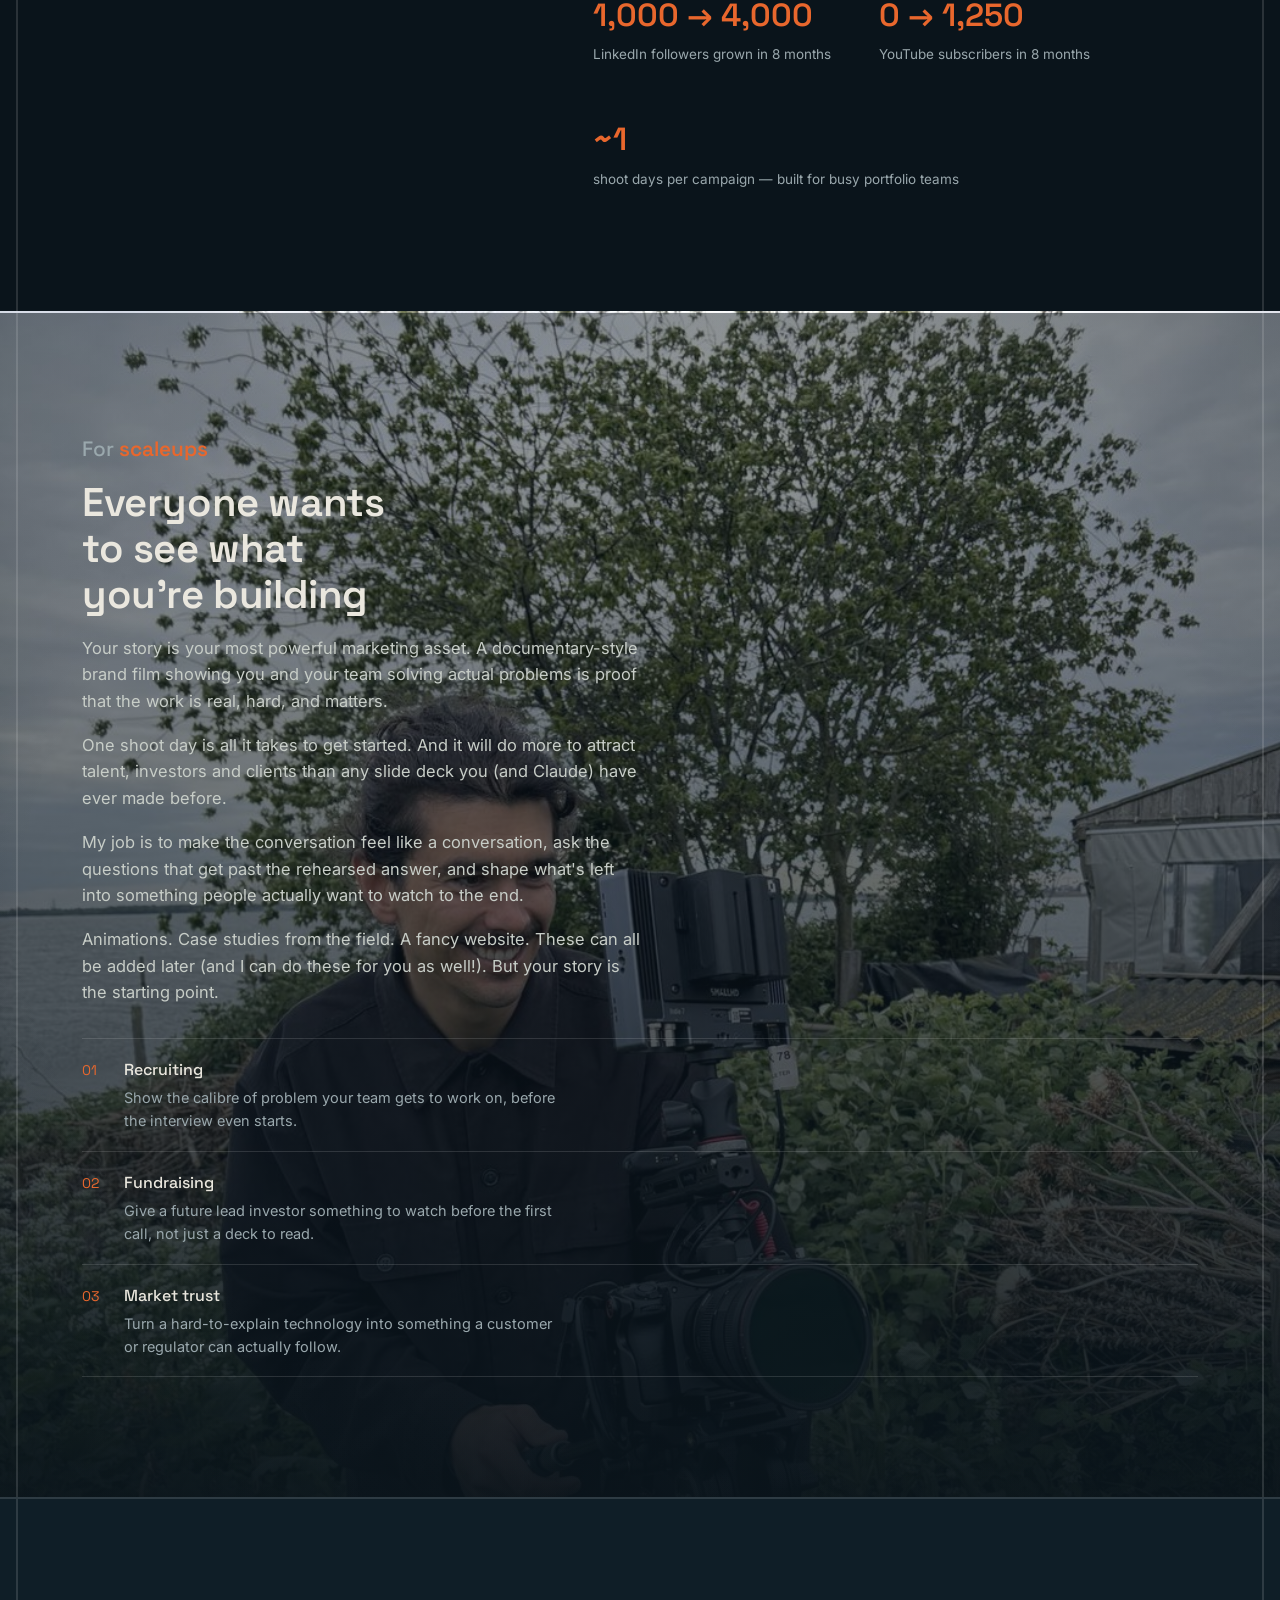
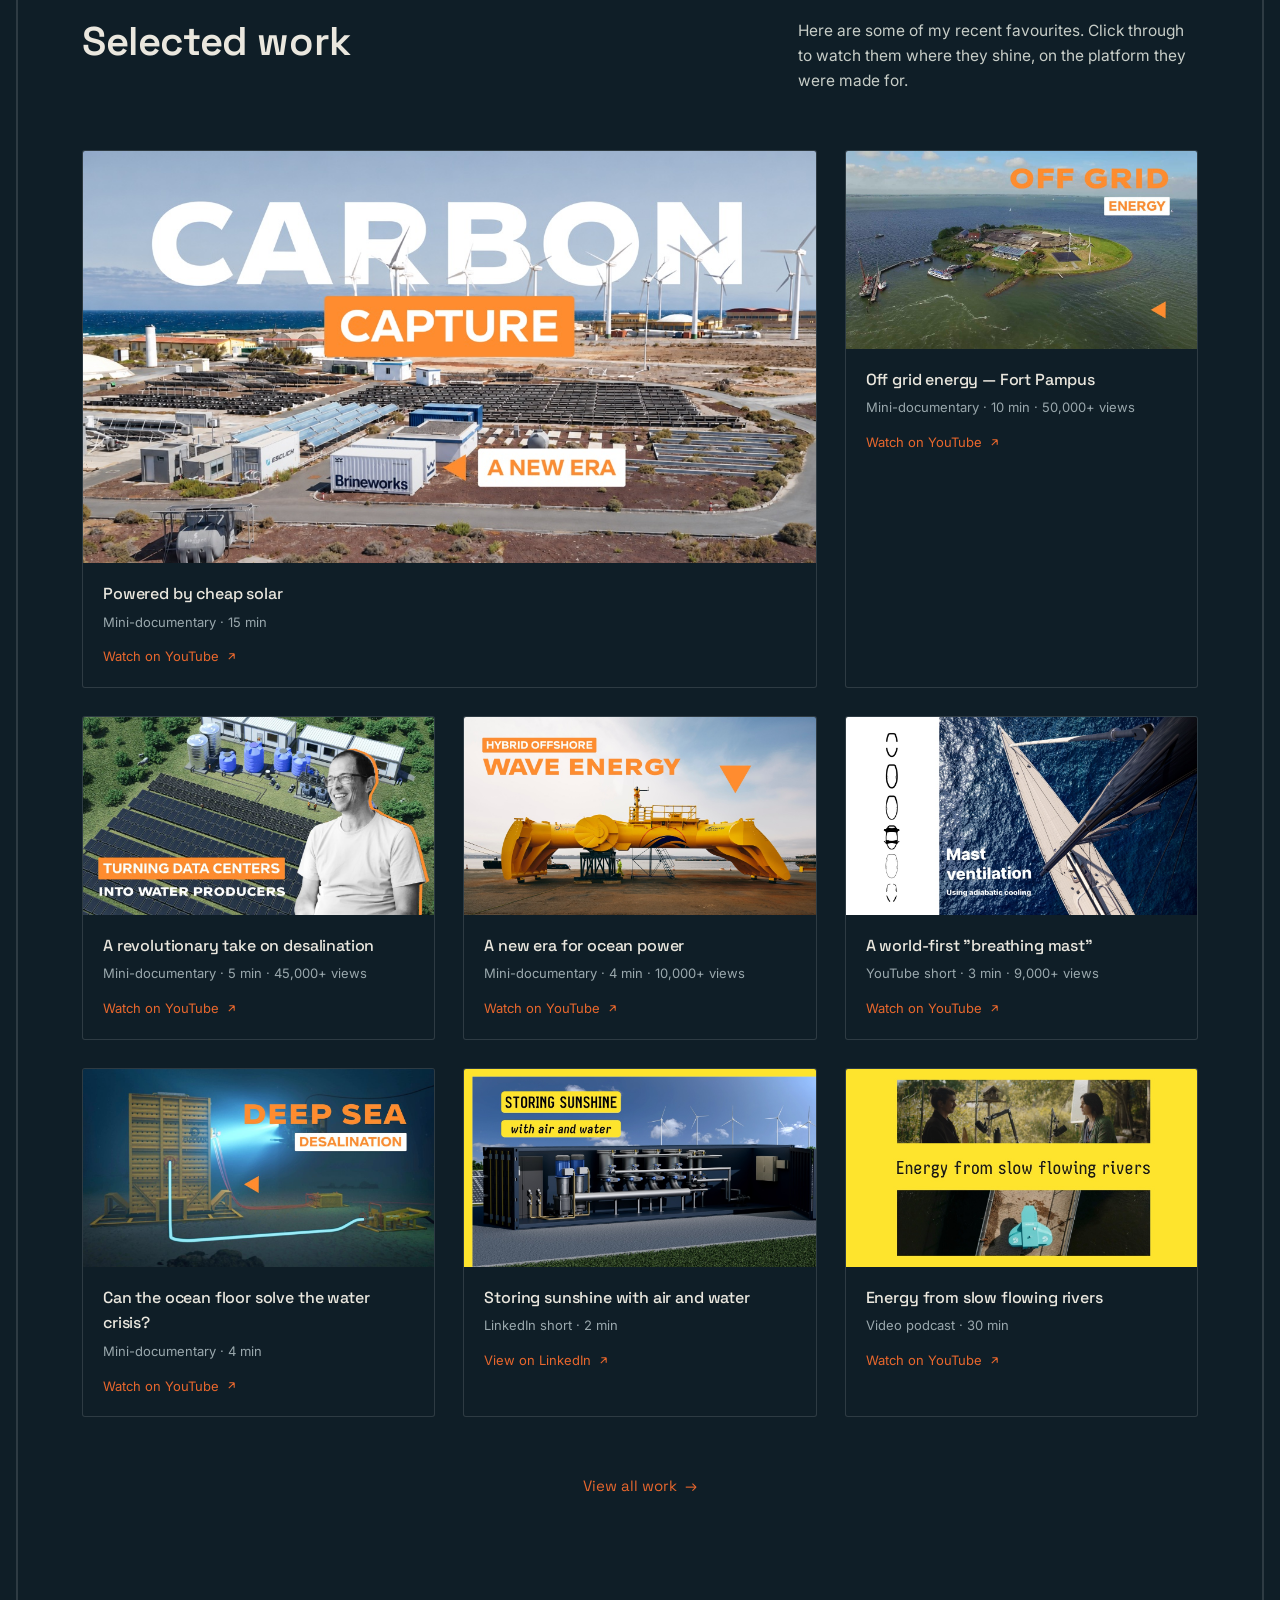
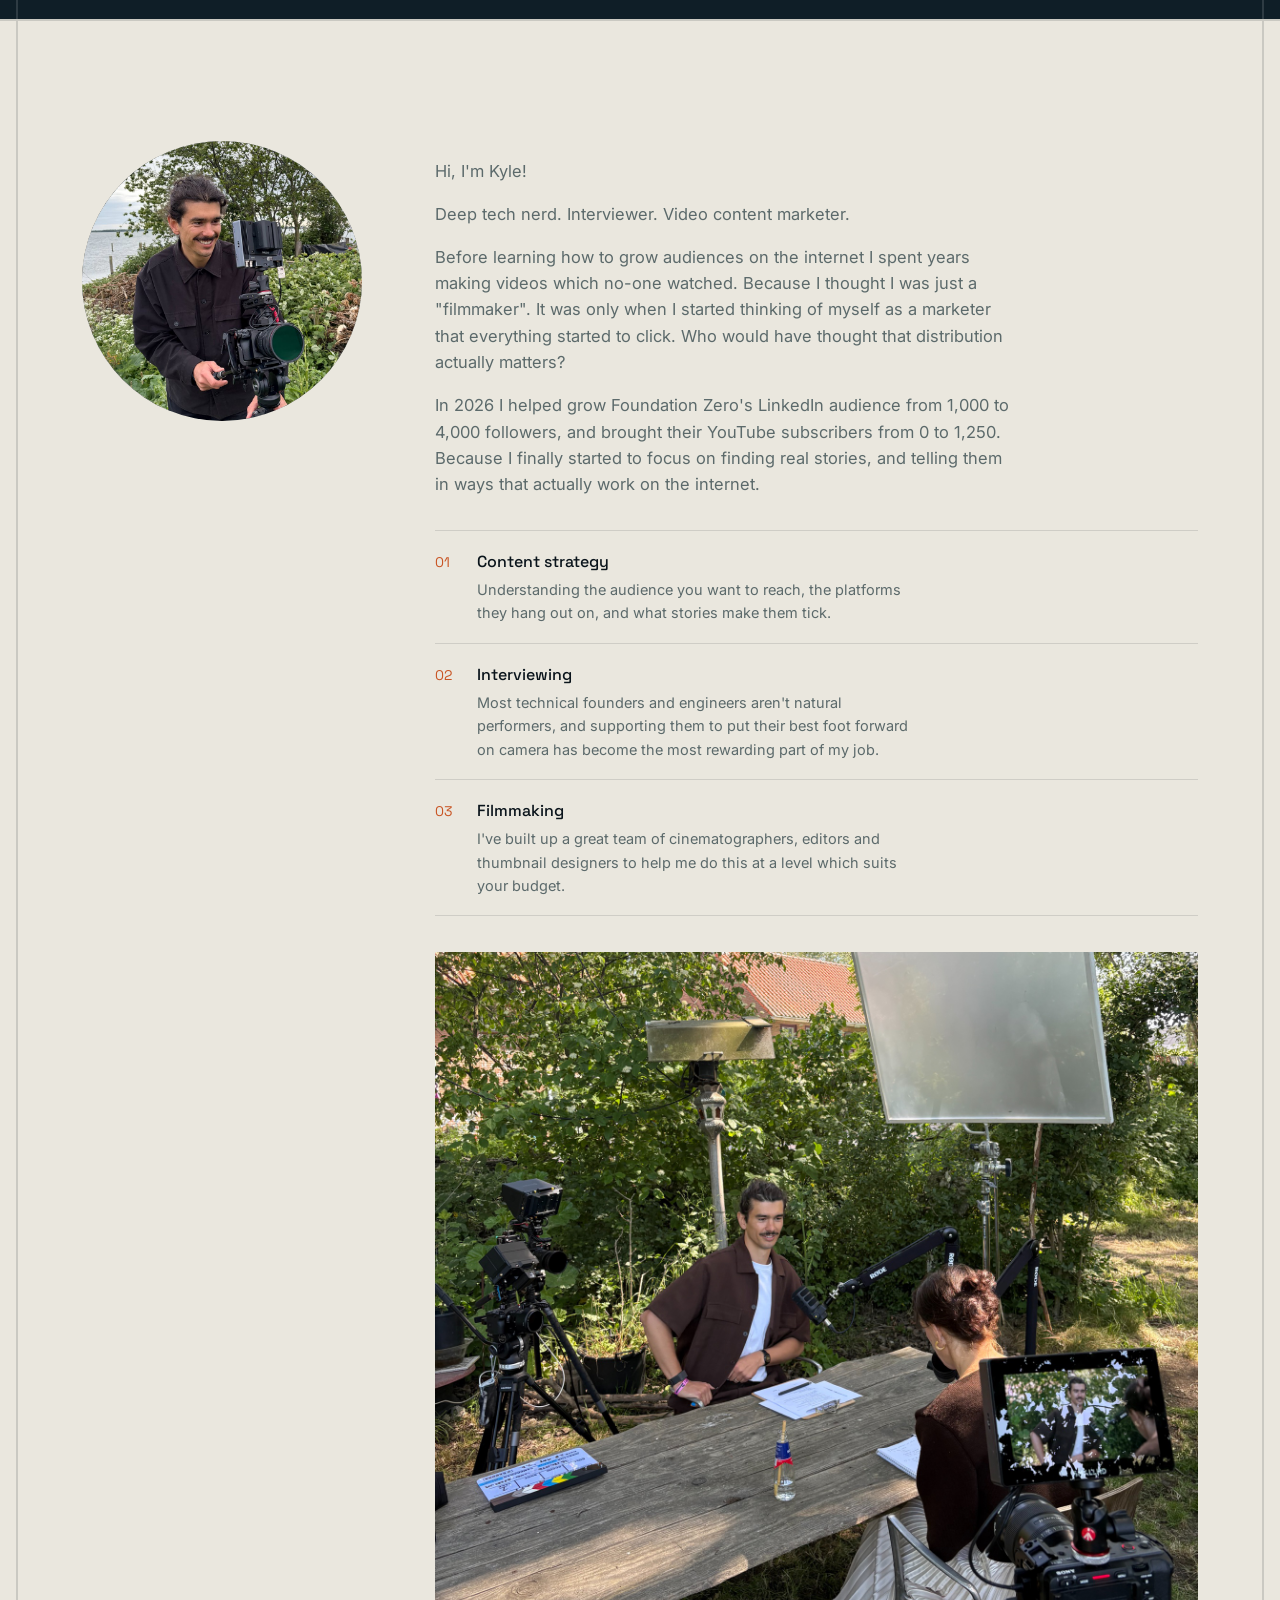
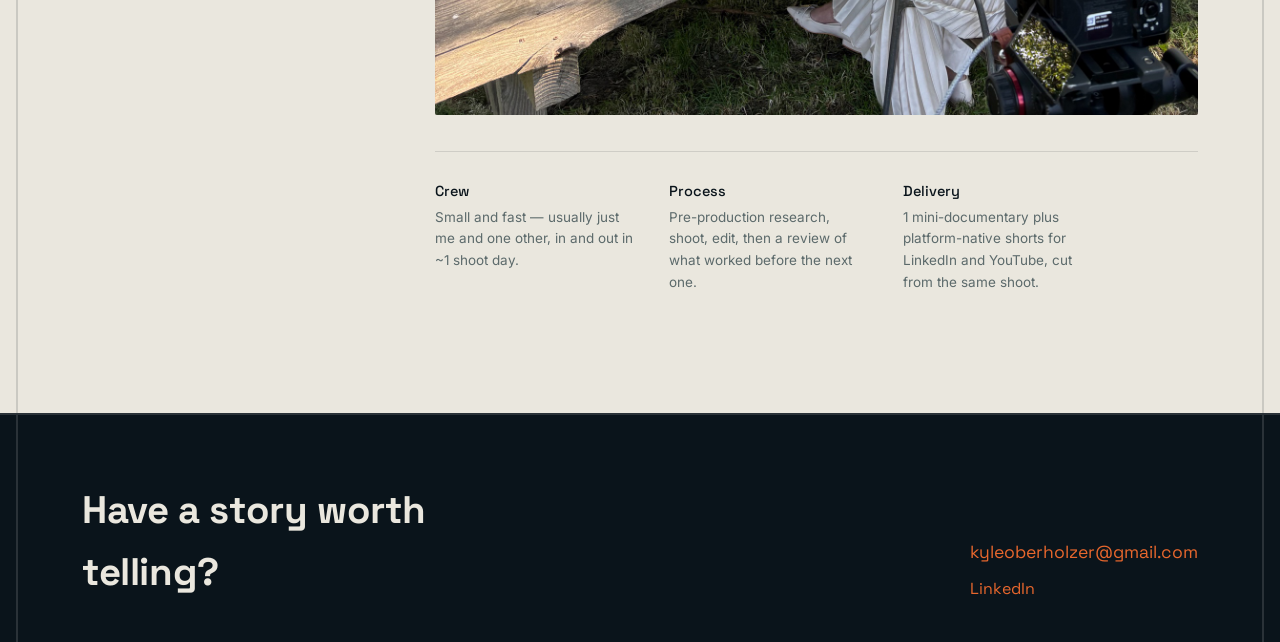
==== commit f91084f7: "Remove hero eyebrow line on homepage Kept the hero-eyebrow CSS class since conference/index.html sti" ====
--- a/index.html
+++ b/index.html
@@ -26,7 +26,6 @@
 
 <section class="hero" id="top" style="background-image: linear-gradient(180deg, rgba(10,20,27,0.35) 0%, rgba(10,20,27,0.55) 55%, rgba(10,20,27,0.96) 100%), url('assets/images/site/hero-bts.jpg');">
   <div class="hero-inner">
-    <p class="hero-eyebrow">Deep tech video content marketing</p>
     <h1>The engineering is real. Now people need to see it.</h1>
     <p class="hero-sub">I produce deep tech video content which grows audiences.</p>
     <p class="hero-tagline">Because the techno-optimistic narrative isn't going to spread itself.</p>
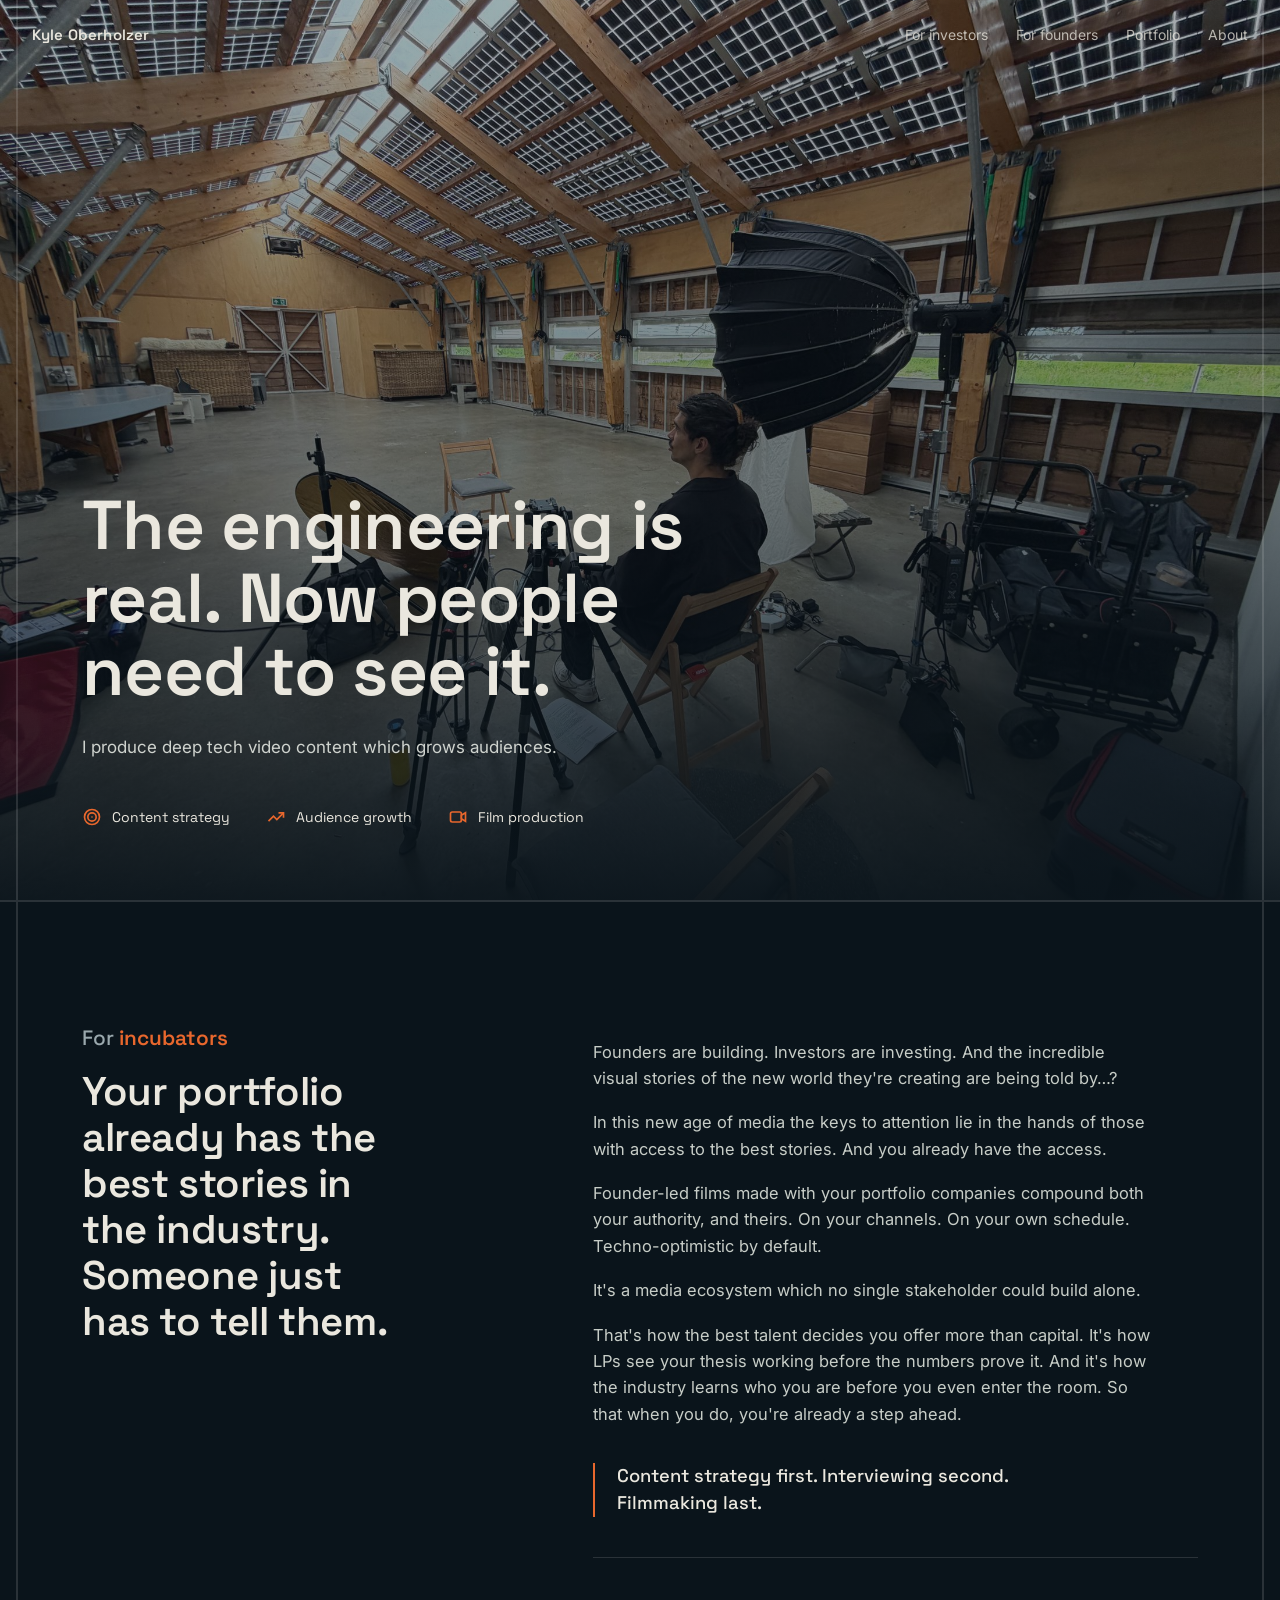
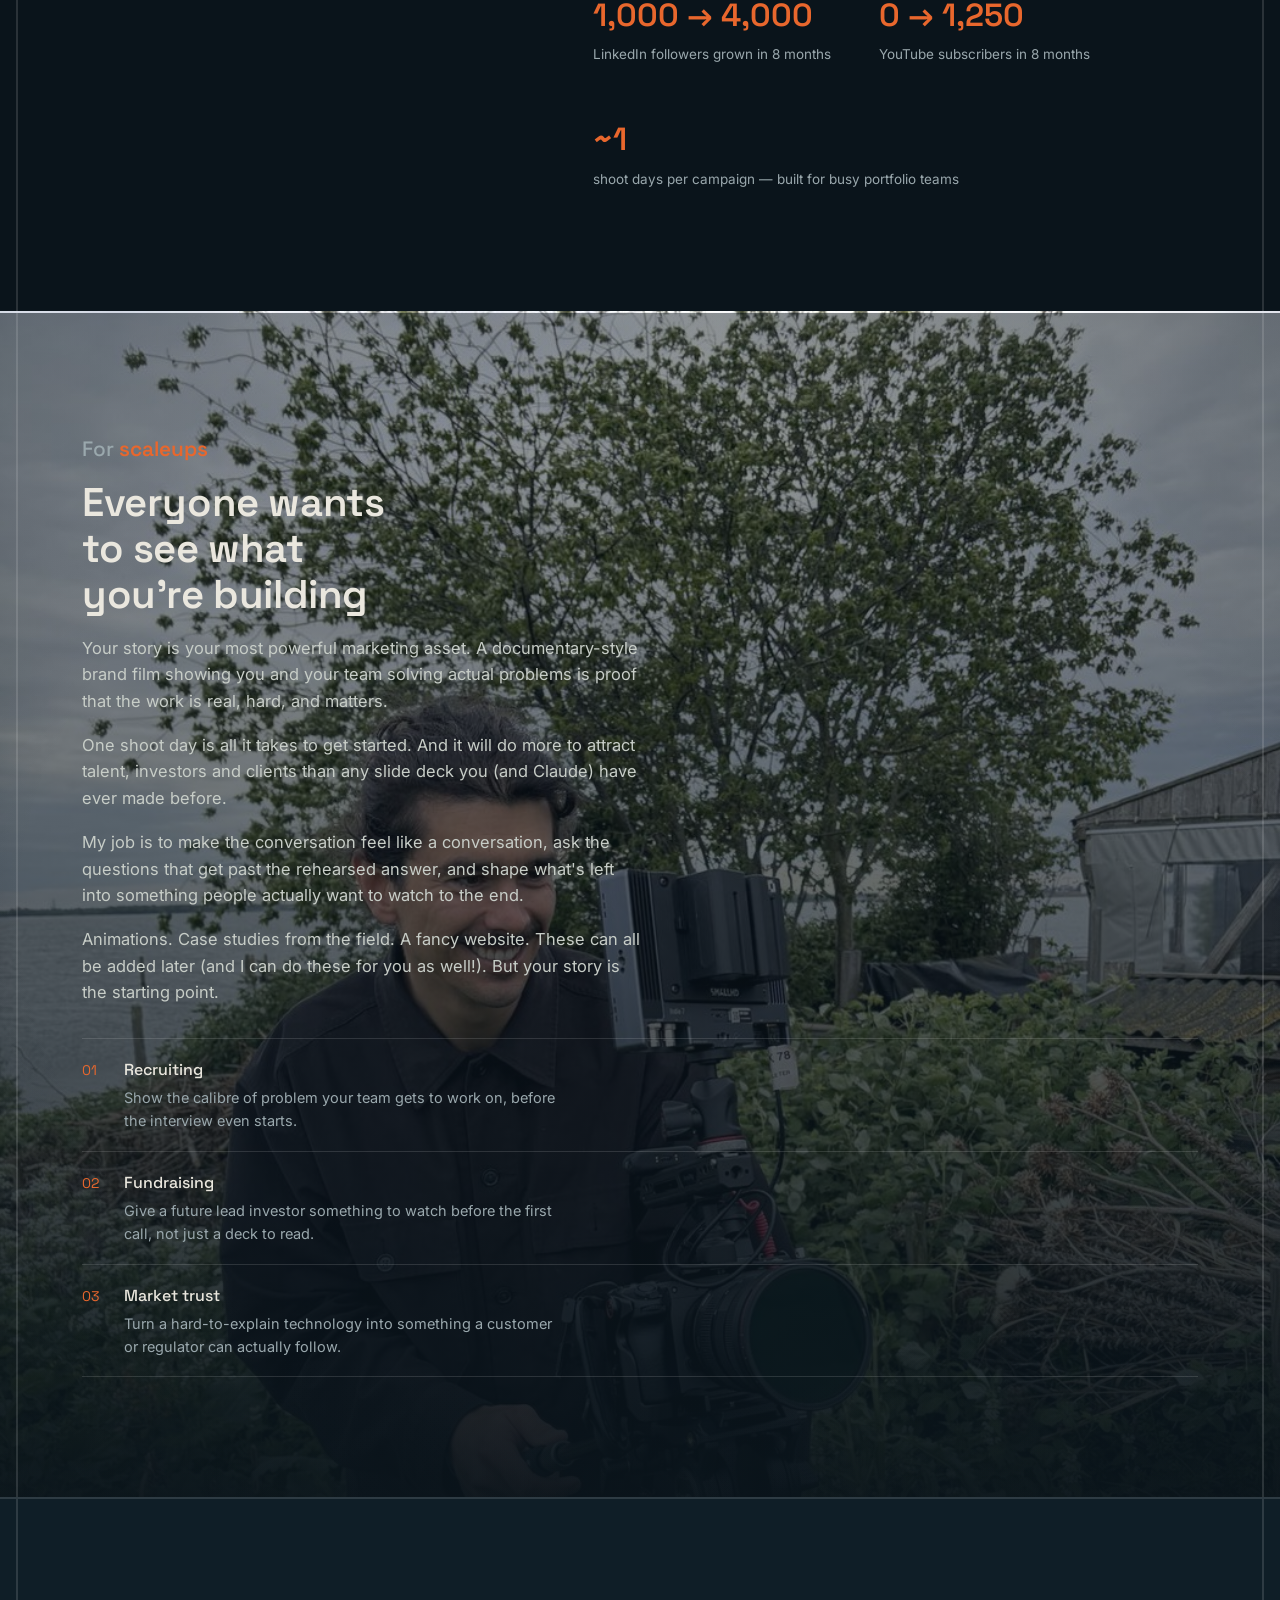
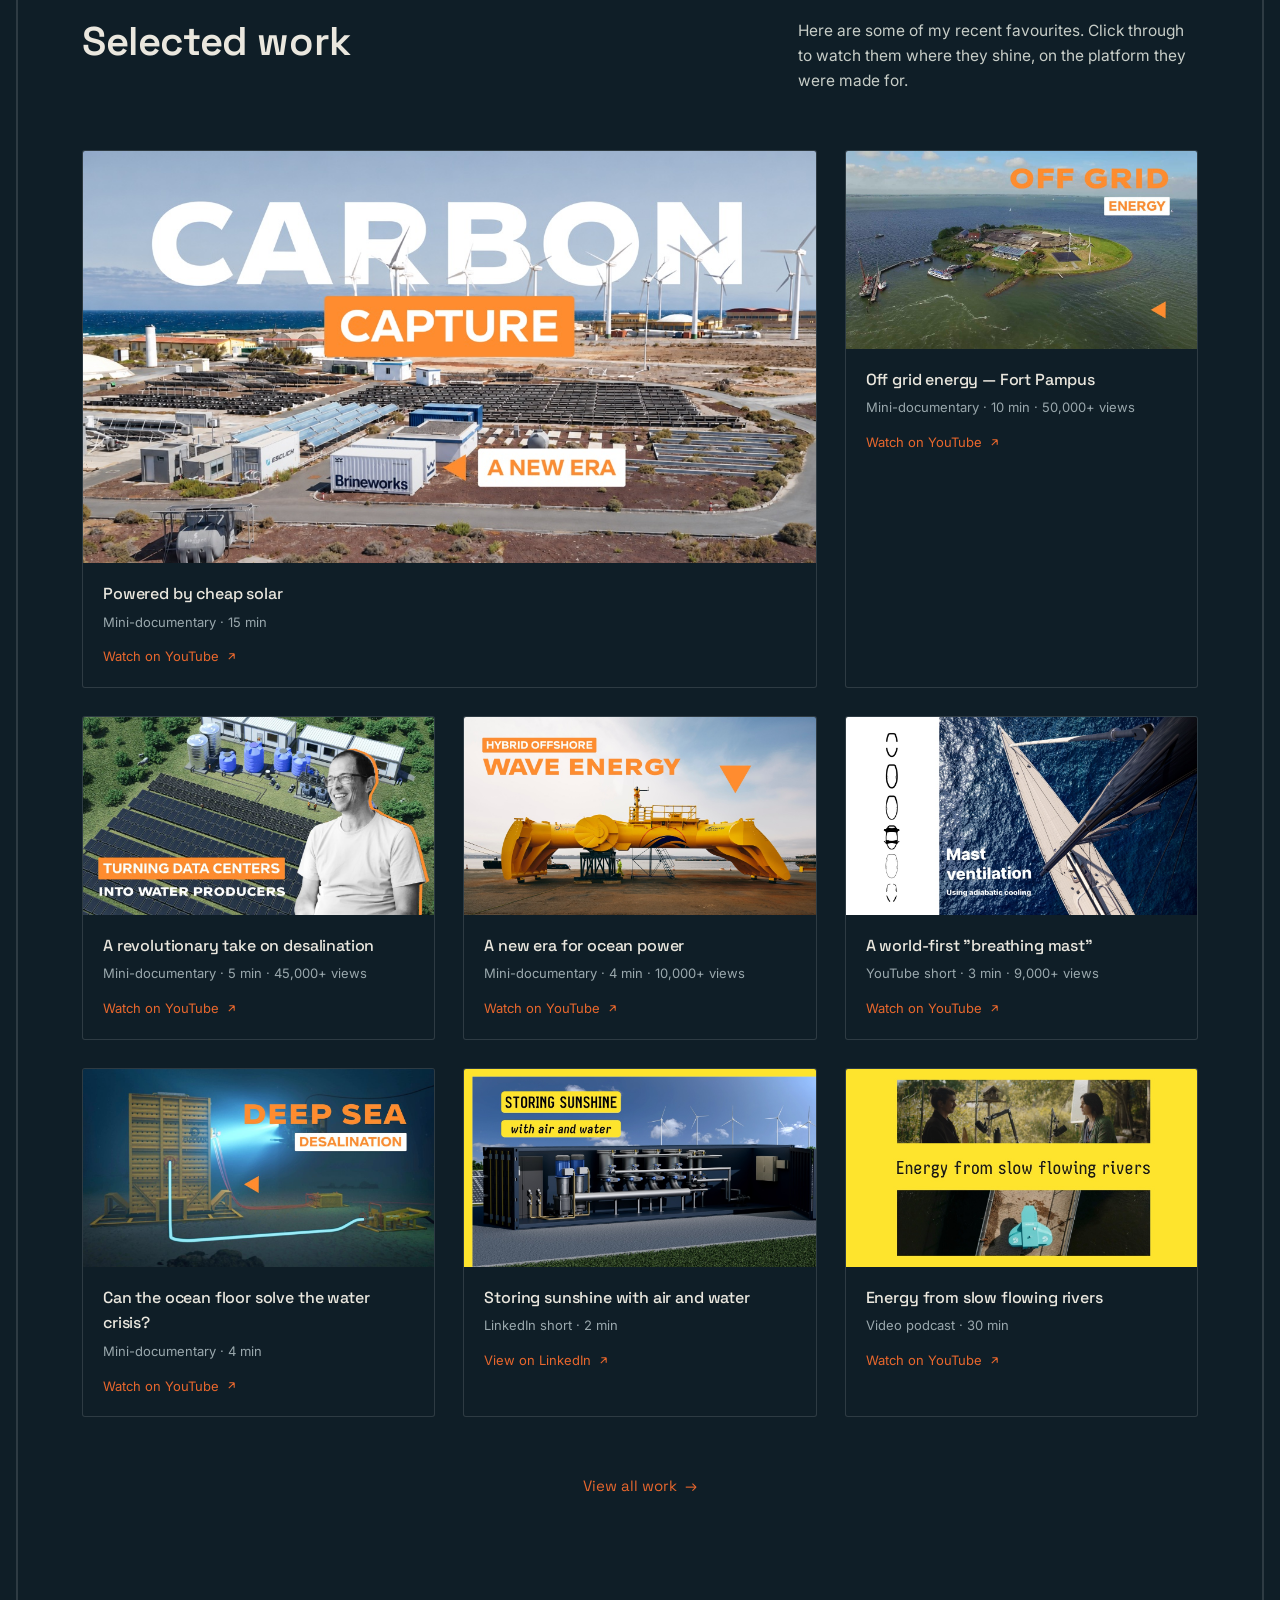
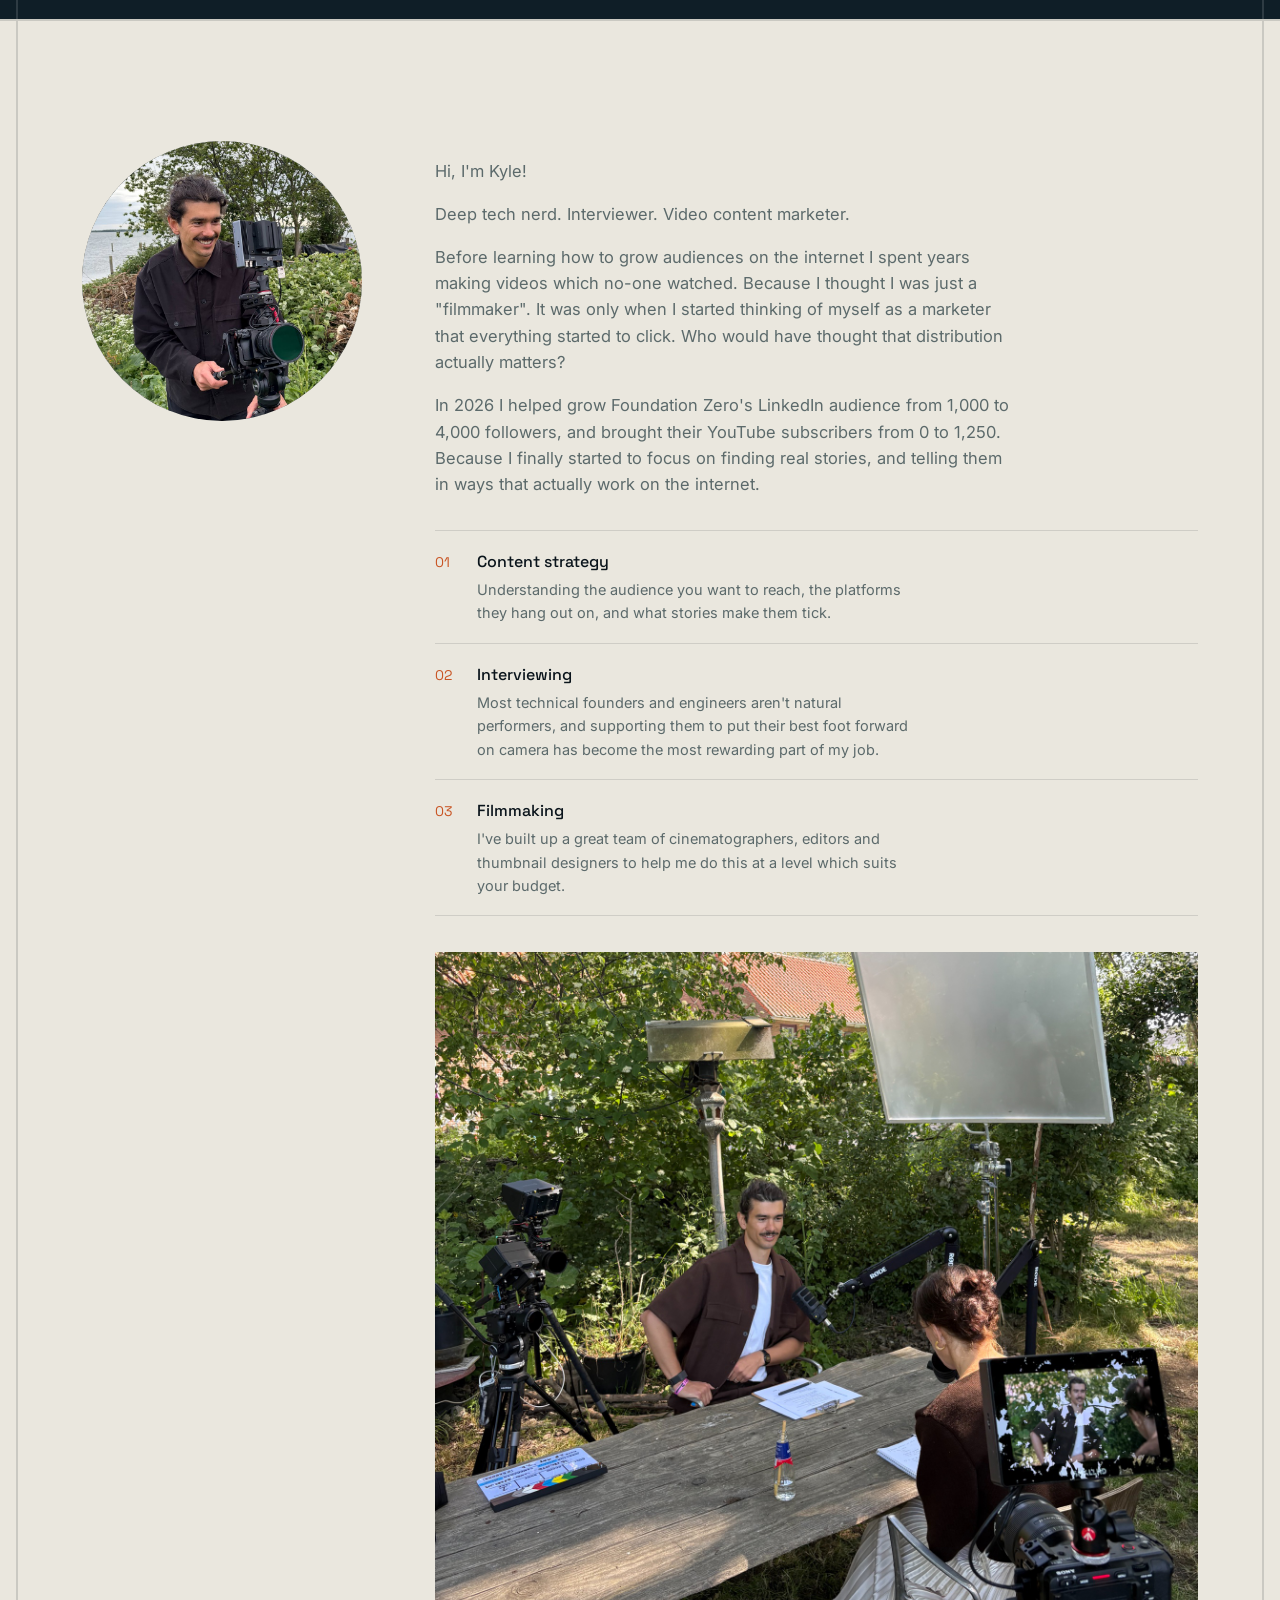
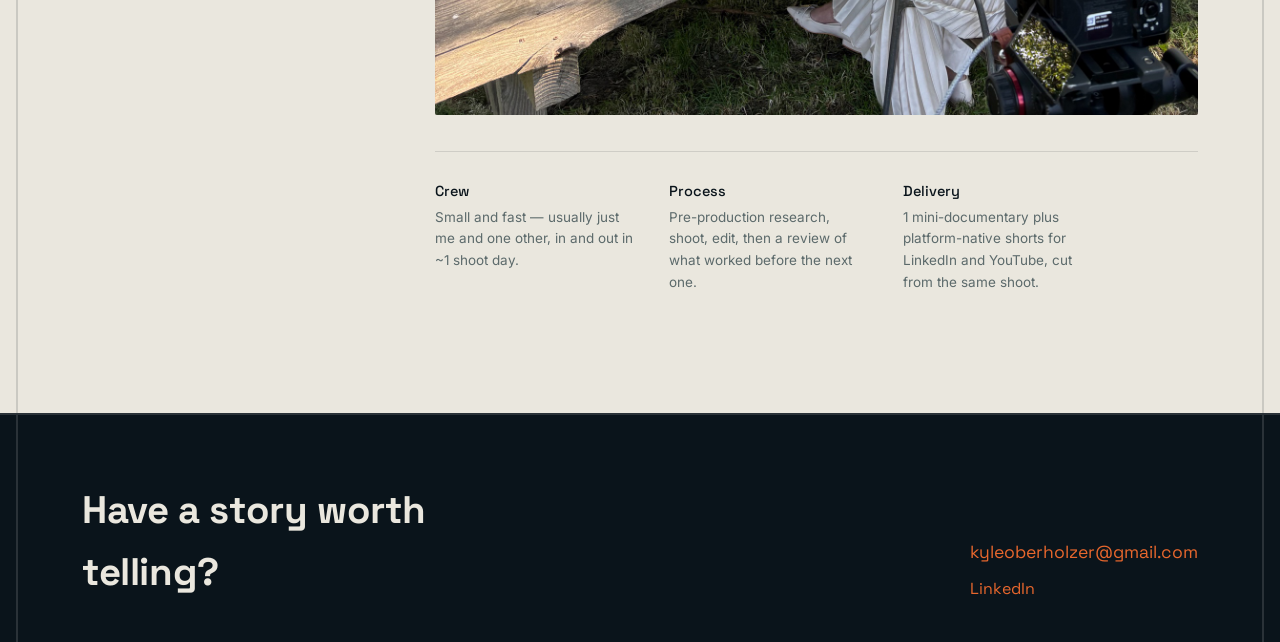
==== commit 4ec0eb22: "Remove hero tagline line Removed the now-unused hero-tagline CSS rule along with it.  Co-Authored-By" ====
--- a/index.html
+++ b/index.html
@@ -28,7 +28,6 @@
   <div class="hero-inner">
     <h1>The engineering is real. Now people need to see it.</h1>
     <p class="hero-sub">I produce deep tech video content which grows audiences.</p>
-    <p class="hero-tagline">Because the techno-optimistic narrative isn't going to spread itself.</p>
     <div class="hero-services">
       <div class="hero-service">
         <span class="hero-service-icon"><svg viewBox="0 0 24 24" fill="none" stroke="currentColor" stroke-width="2"><circle cx="12" cy="12" r="9"/><circle cx="12" cy="12" r="5"/><circle cx="12" cy="12" r="1" fill="currentColor" stroke="none"/></svg></span>
--- a/assets/css/style.css
+++ b/assets/css/style.css
@@ -172,16 +172,6 @@
     to{opacity:1; transform:translateY(0);}
   }
 
-  .hero-tagline{
-    margin:14px 0 0;
-    max-width:46ch;
-    font-size:15px;
-    font-style:italic;
-    color:var(--muted-dark);
-    opacity:0;
-    animation:rise 0.9s 0.55s ease forwards;
-  }
-
   .hero-services{
     display:flex;
     gap:36px;
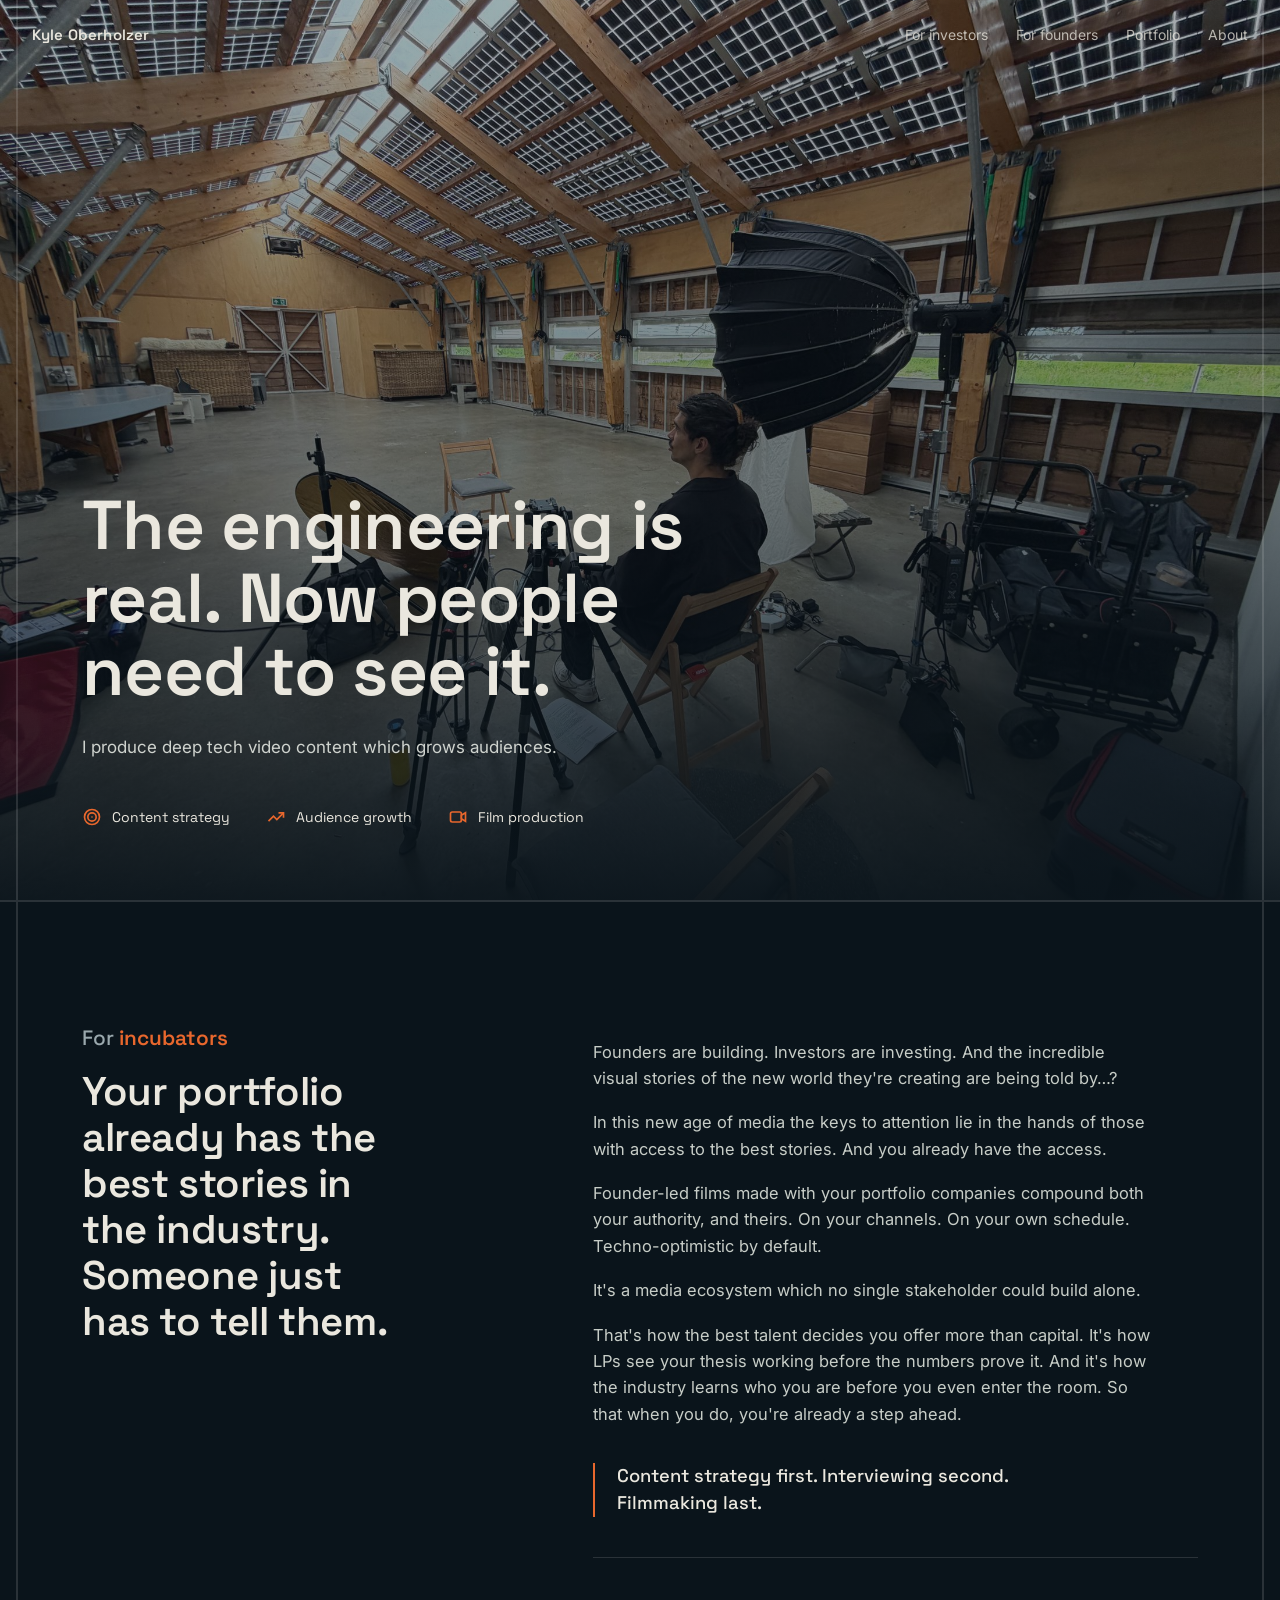
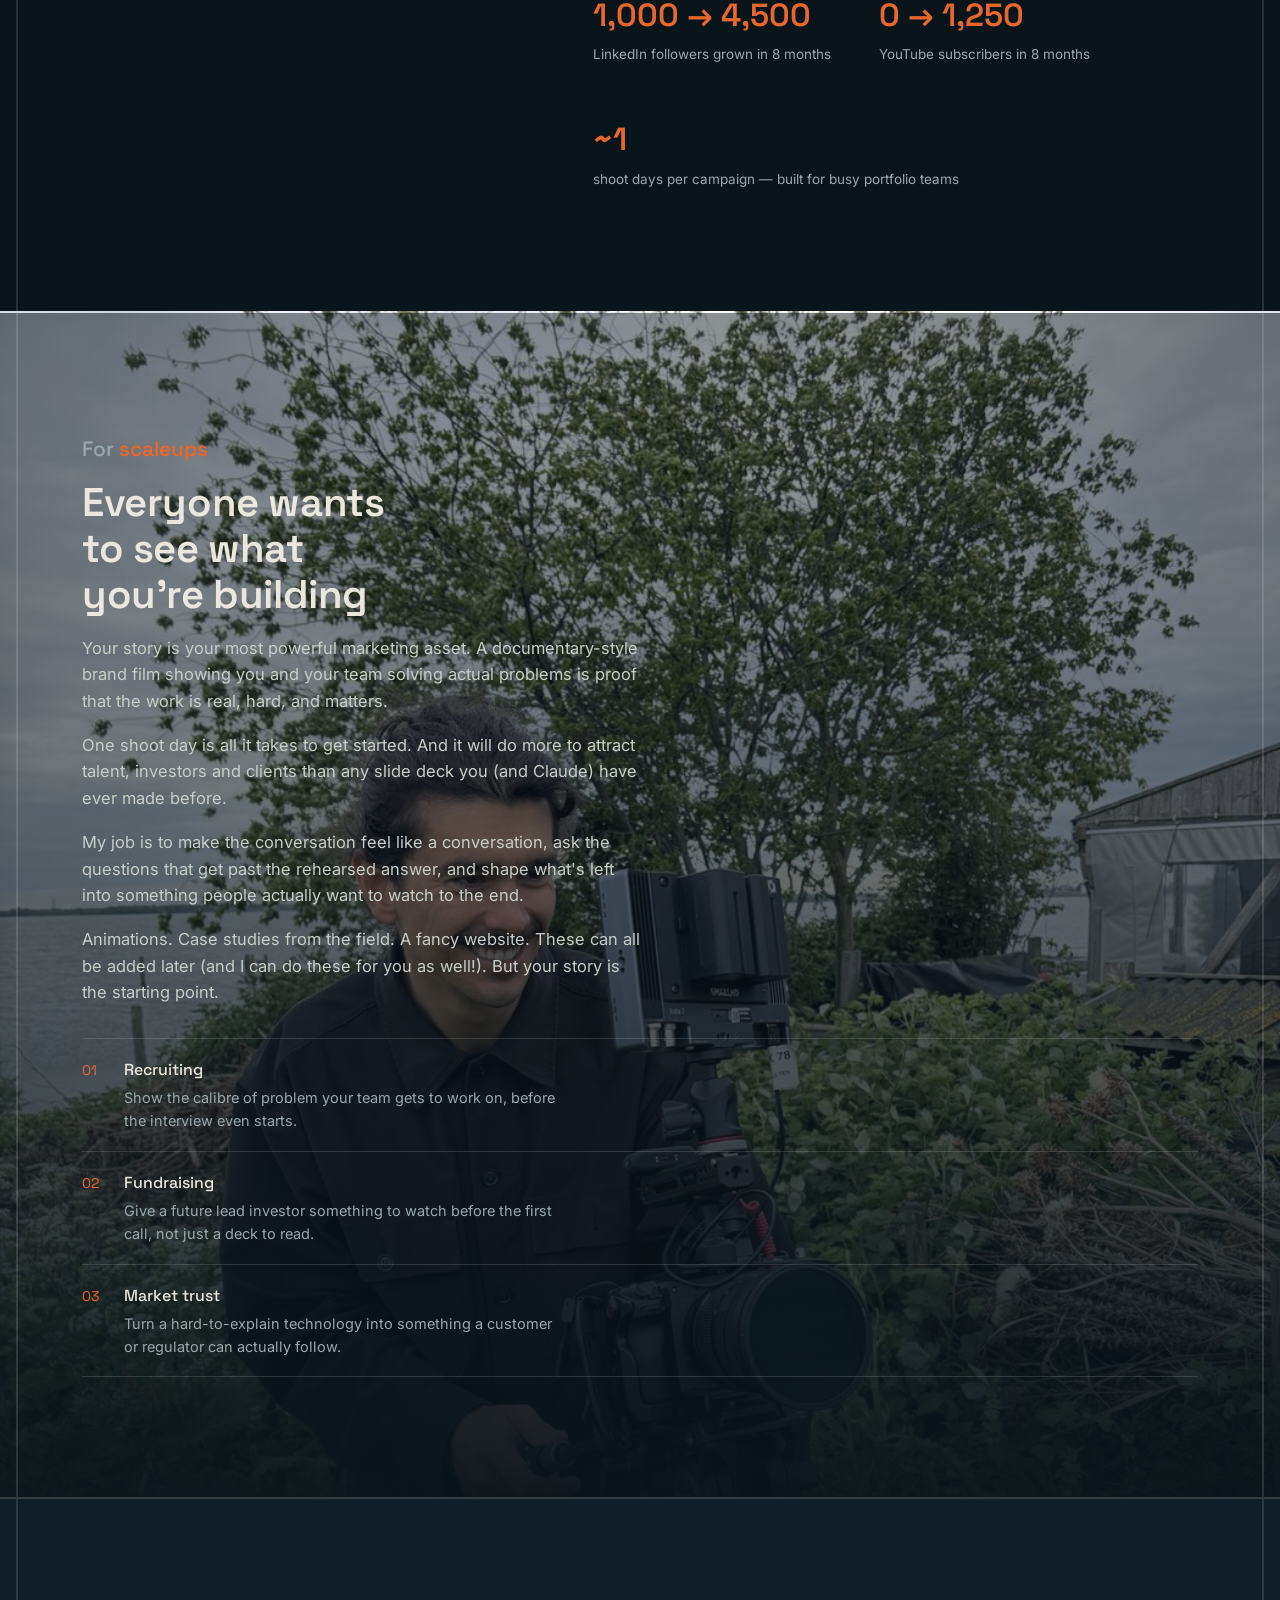
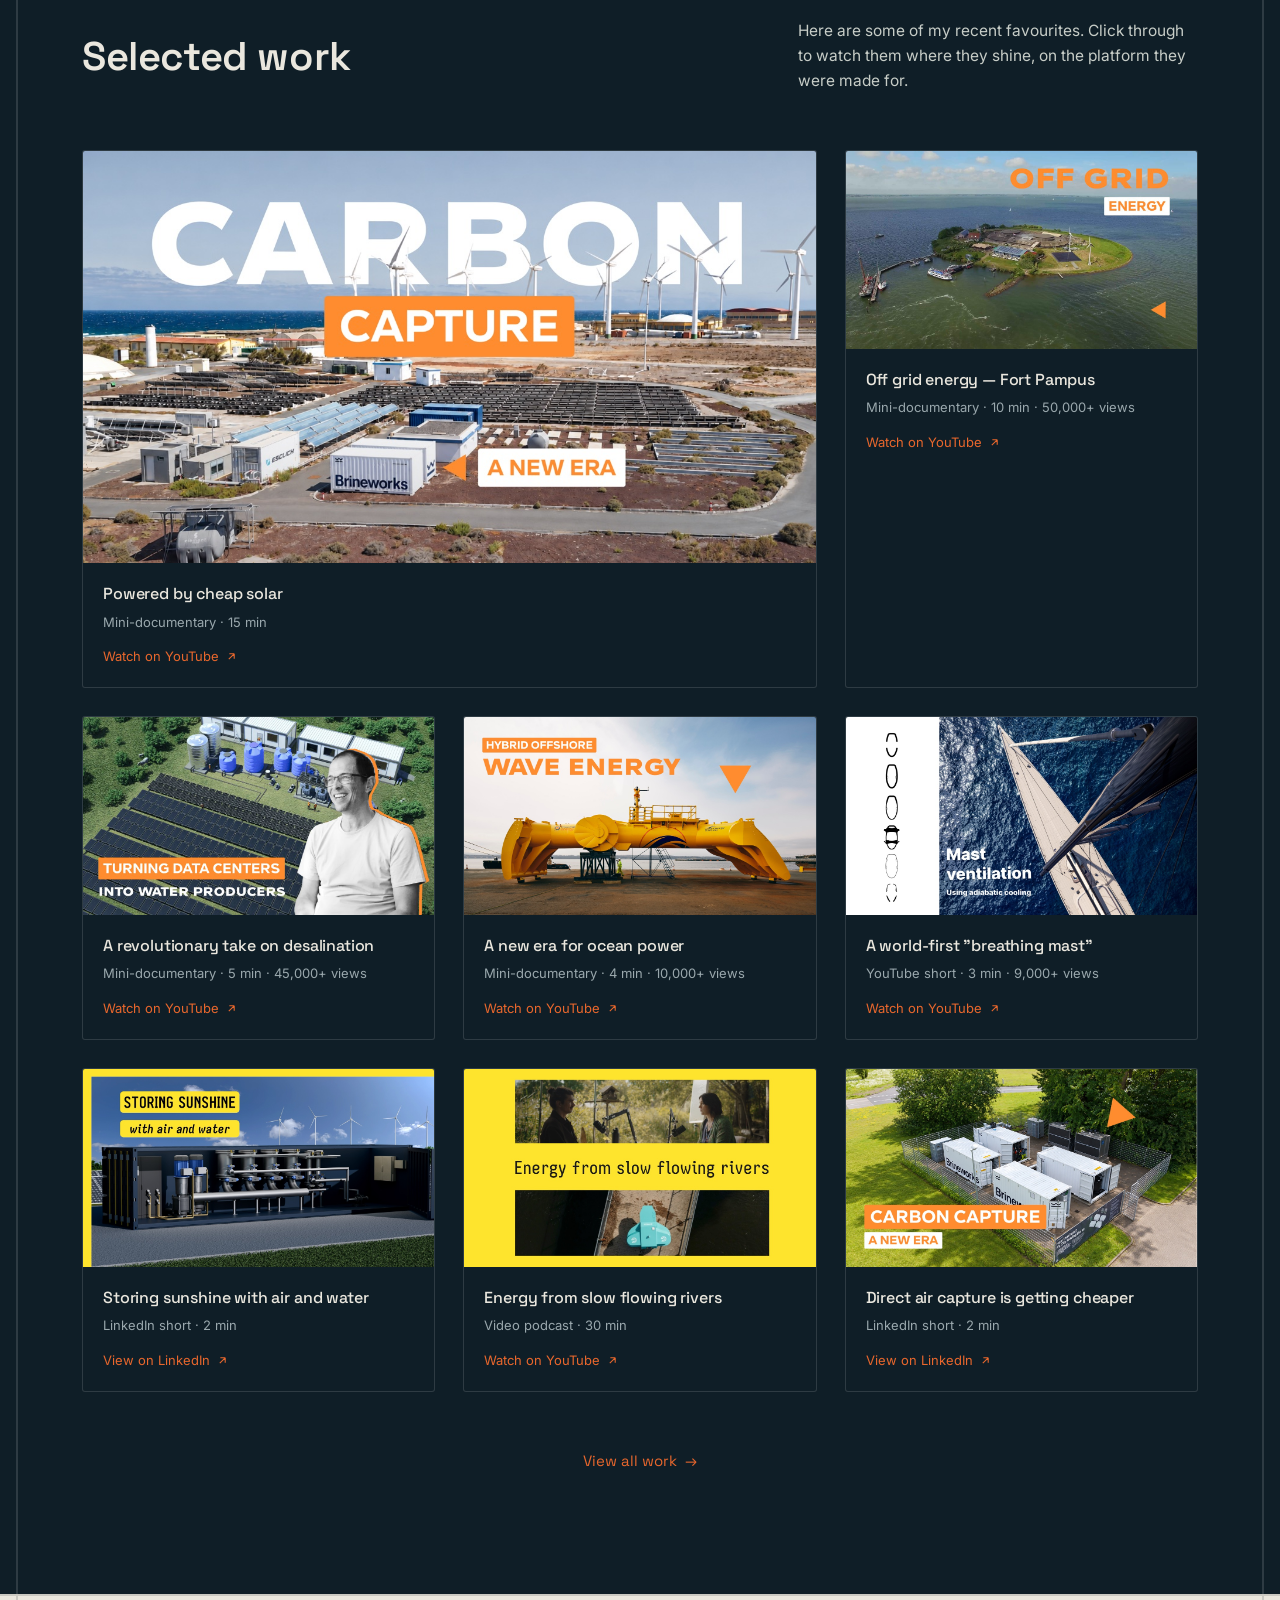
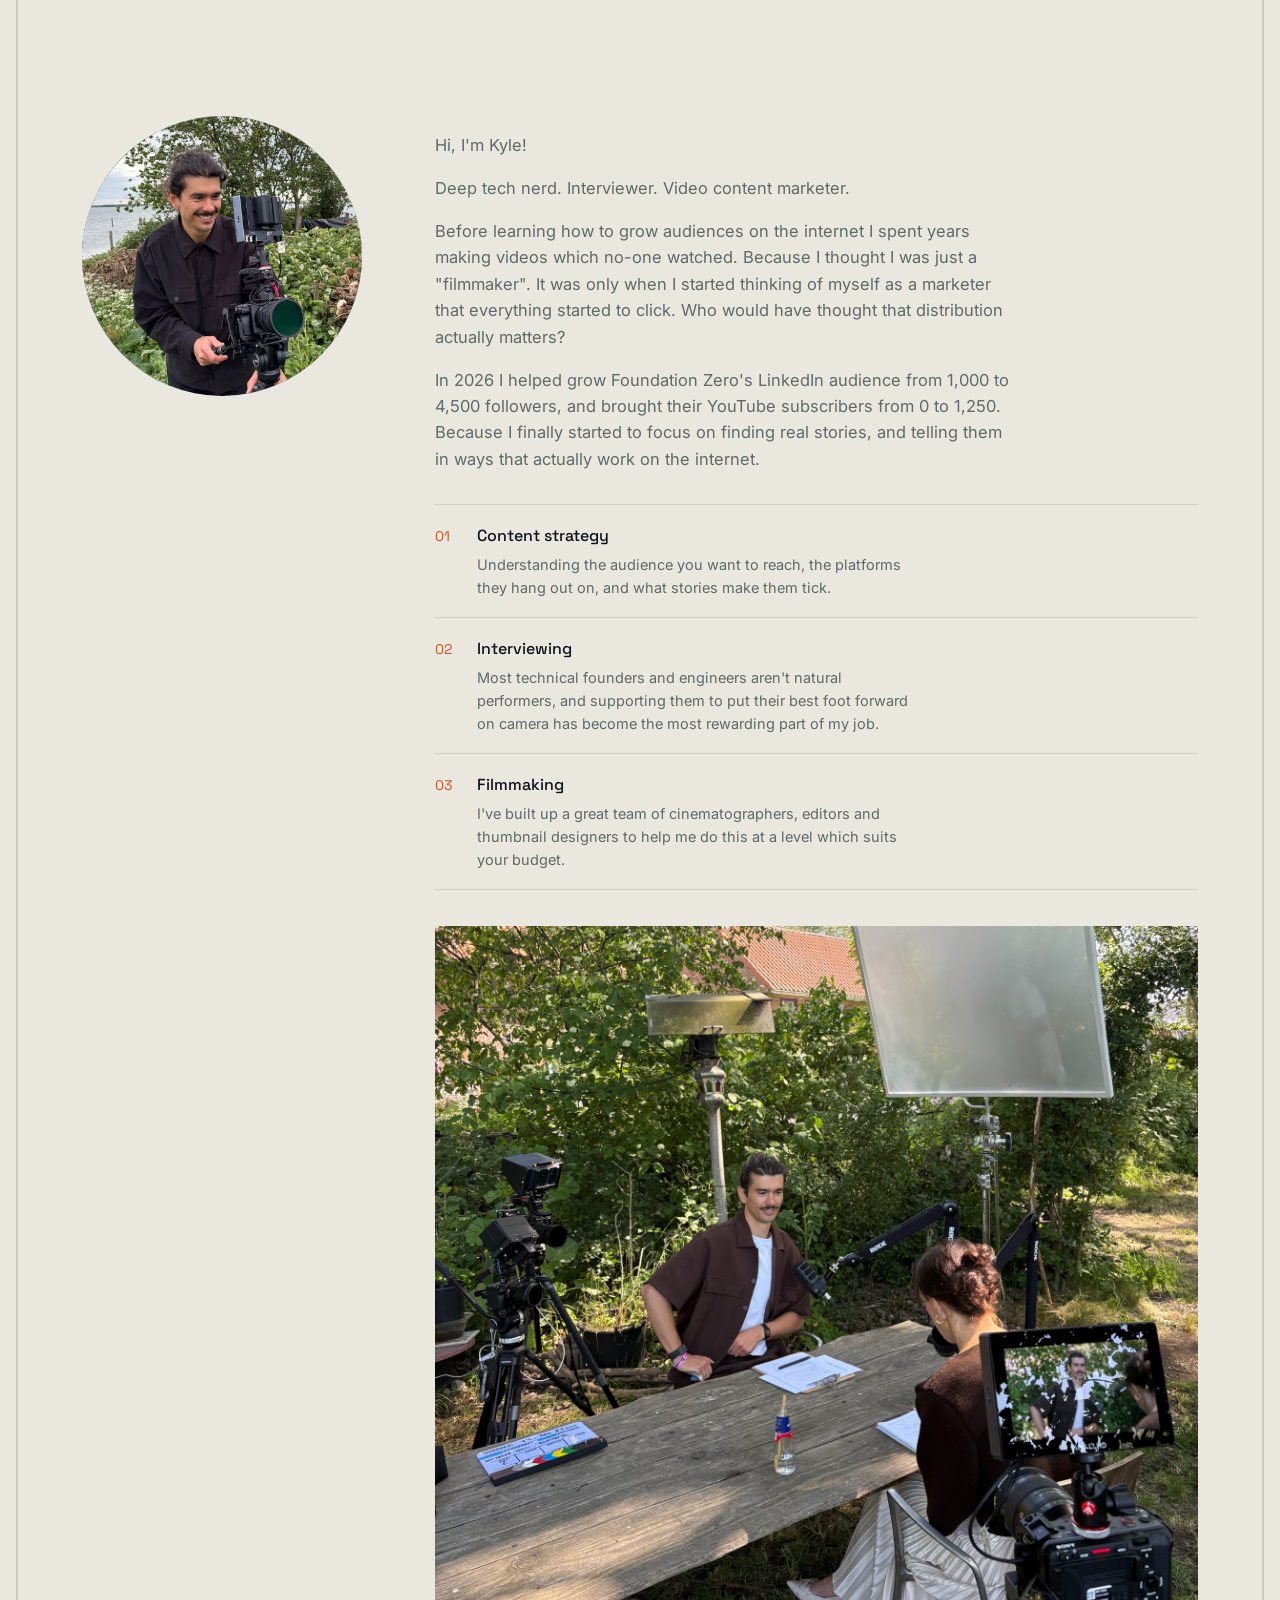
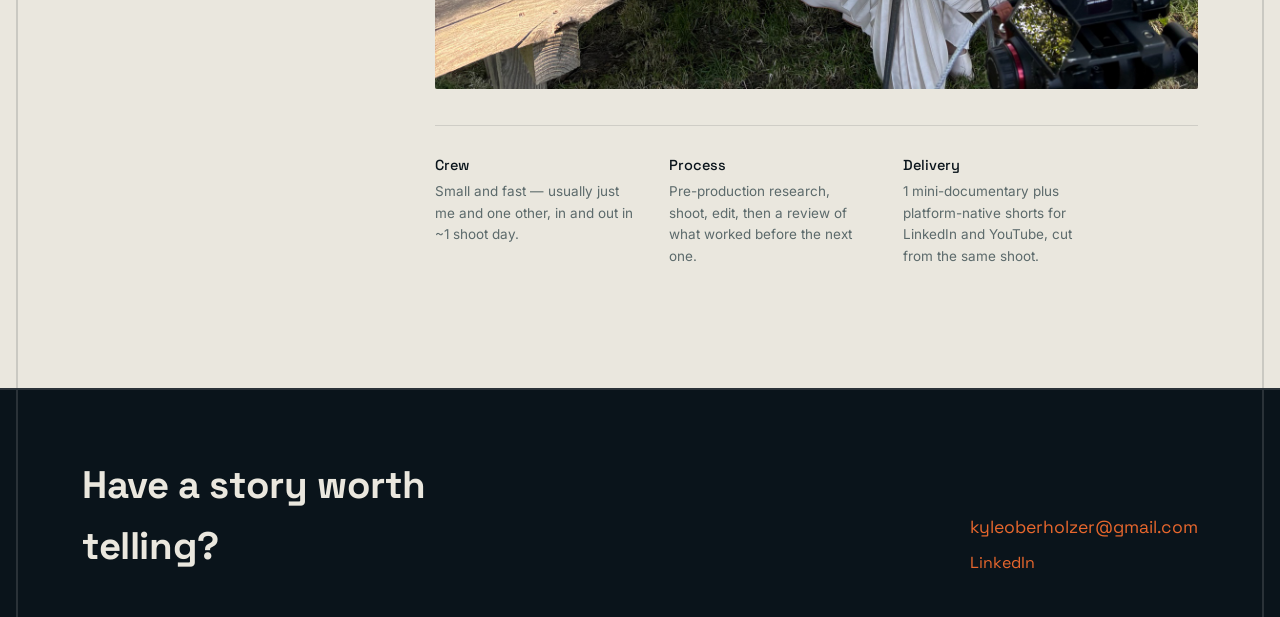
==== commit ef518f8c: "Update LinkedIn follower growth figure to 4,500 Co-Authored-By: Claude Sonnet 5.5 <noreply@anthropic" ====
--- a/index.html
+++ b/index.html
@@ -60,7 +60,7 @@
       <p>That's how the best talent decides you offer more than capital. It's how LPs see your thesis working before the numbers prove it. And it's how the industry learns who you are before you even enter the room. So that when you do, you're already a step ahead.</p>
       <div class="quote-block">Content strategy first. Interviewing second. Filmmaking last.</div>
       <div class="stat-row">
-        <div class="stat"><b>1,000 → 4,000</b><span>LinkedIn followers grown in 8 months</span></div>
+        <div class="stat"><b>1,000 → 4,500</b><span>LinkedIn followers grown in 8 months</span></div>
         <div class="stat"><b>0 → 1,250</b><span>YouTube subscribers in 8 months</span></div>
         <div class="stat"><b>~1</b><span>shoot days per campaign — built for busy portfolio teams</span></div>
       </div>
@@ -118,7 +118,7 @@
         <p>Hi, I'm Kyle!</p>
         <p>Deep tech nerd. Interviewer. Video content marketer.</p>
         <p>Before learning how to grow audiences on the internet I spent years making videos which no-one watched. Because I thought I was just a "filmmaker". It was only when I started thinking of myself as a marketer that everything started to click. Who would have thought that distribution actually matters?</p>
-        <p>In 2026 I helped grow Foundation Zero's LinkedIn audience from 1,000 to 4,000 followers, and brought their YouTube subscribers from 0 to 1,250. Because I finally started to focus on finding real stories, and telling them in ways that actually work on the internet.</p>
+        <p>In 2026 I helped grow Foundation Zero's LinkedIn audience from 1,000 to 4,500 followers, and brought their YouTube subscribers from 0 to 1,250. Because I finally started to focus on finding real stories, and telling them in ways that actually work on the internet.</p>
       </div>
       <ul class="list-plain about-process">
         <li><span class="n">01</span><div><strong>Content strategy</strong><p>Understanding the audience you want to reach, the platforms they hang out on, and what stories make them tick.</p></div></li>
--- a/assets/css/style.css
+++ b/assets/css/style.css
@@ -312,7 +312,7 @@
     display:grid;
     gap:0;
   }
-  .list-plain li{
+  .list-plain > li{
     padding:18px 0;
     border-top:1px solid rgba(10,20,27,0.12);
     display:grid;
@@ -320,7 +320,7 @@
     gap:14px;
     align-items:baseline;
   }
-  .list-plain li:last-child{border-bottom:1px solid rgba(10,20,27,0.12);}
+  .list-plain > li:last-child{border-bottom:1px solid rgba(10,20,27,0.12);}
   .list-plain .n{
     font-family:'Space Grotesk',sans-serif;
     color:var(--orange-dim);
@@ -335,19 +335,35 @@
   }
   .list-plain p{margin:0; font-size:14.5px; color:var(--muted-light); max-width:48ch;}
 
-  .section.dark .list-plain li, .section.panel .list-plain li{border-color:var(--line-on-dark);}
+  .list-plain .gear-list{list-style:none; margin:0; padding:0; max-width:48ch;}
+  .list-plain .gear-list li{position:relative; padding-left:14px; font-size:14.5px; color:var(--muted-light);}
+  .list-plain .gear-list li + li{margin-top:4px;}
+  .list-plain .gear-list li::before{
+    content:'';
+    position:absolute;
+    left:0;
+    top:0.6em;
+    width:4px;
+    height:4px;
+    border-radius:50%;
+    background:currentColor;
+  }
+
+  .section.dark .list-plain > li, .section.panel .list-plain > li{border-color:var(--line-on-dark);}
   .section.dark .list-plain .n, .section.panel .list-plain .n{color:var(--orange);}
   .section.dark .list-plain p, .section.panel .list-plain p{color:var(--muted-dark);}
+  .section.dark .list-plain .gear-list li, .section.panel .list-plain .gear-list li{color:var(--muted-dark);}
 
   /* ---------- PORTFOLIO ---------- */
   .portfolio-head{
     display:flex;
     justify-content:space-between;
-    align-items:flex-start;
+    align-items:center;
     gap:24px;
     flex-wrap:wrap;
     margin-bottom:56px;
   }
+  .portfolio-head .quote-block{margin-top:0;}
   .portfolio-head p{
     max-width:40ch;
     color:#c7cdc7;
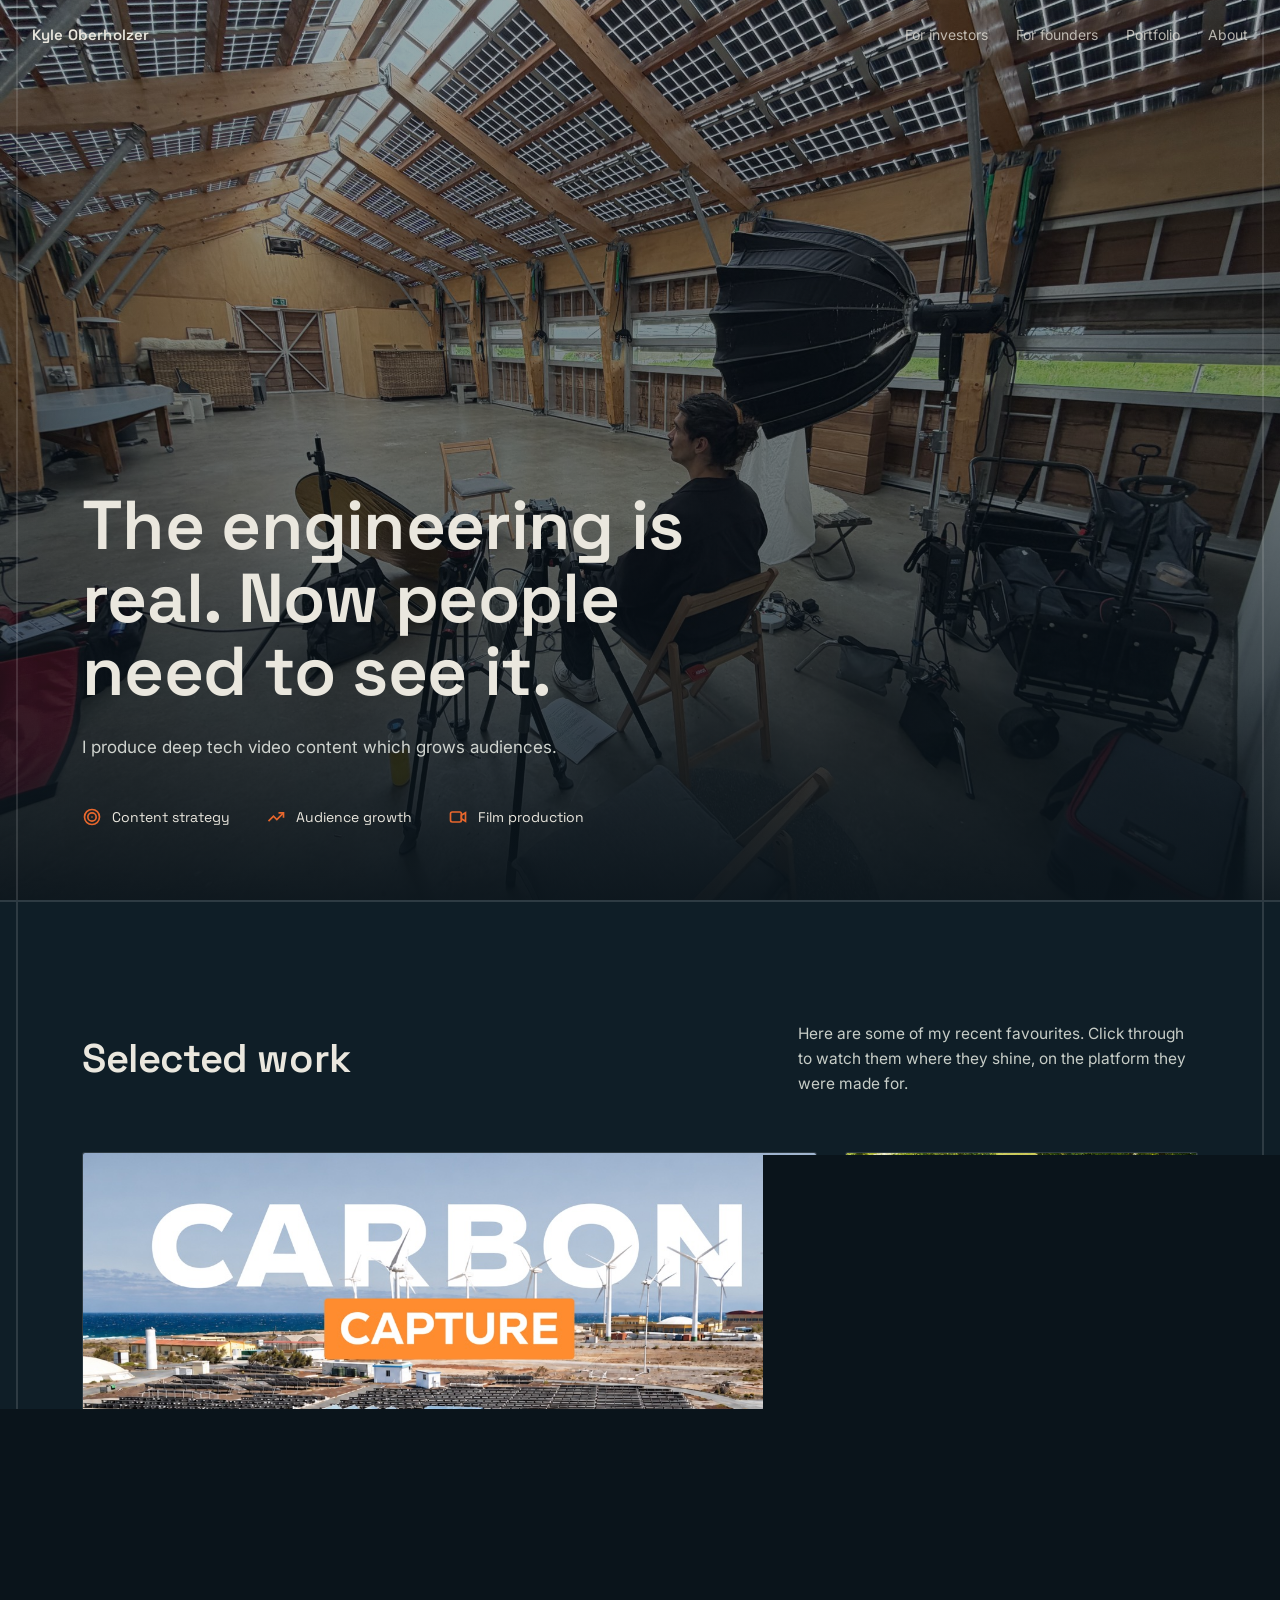
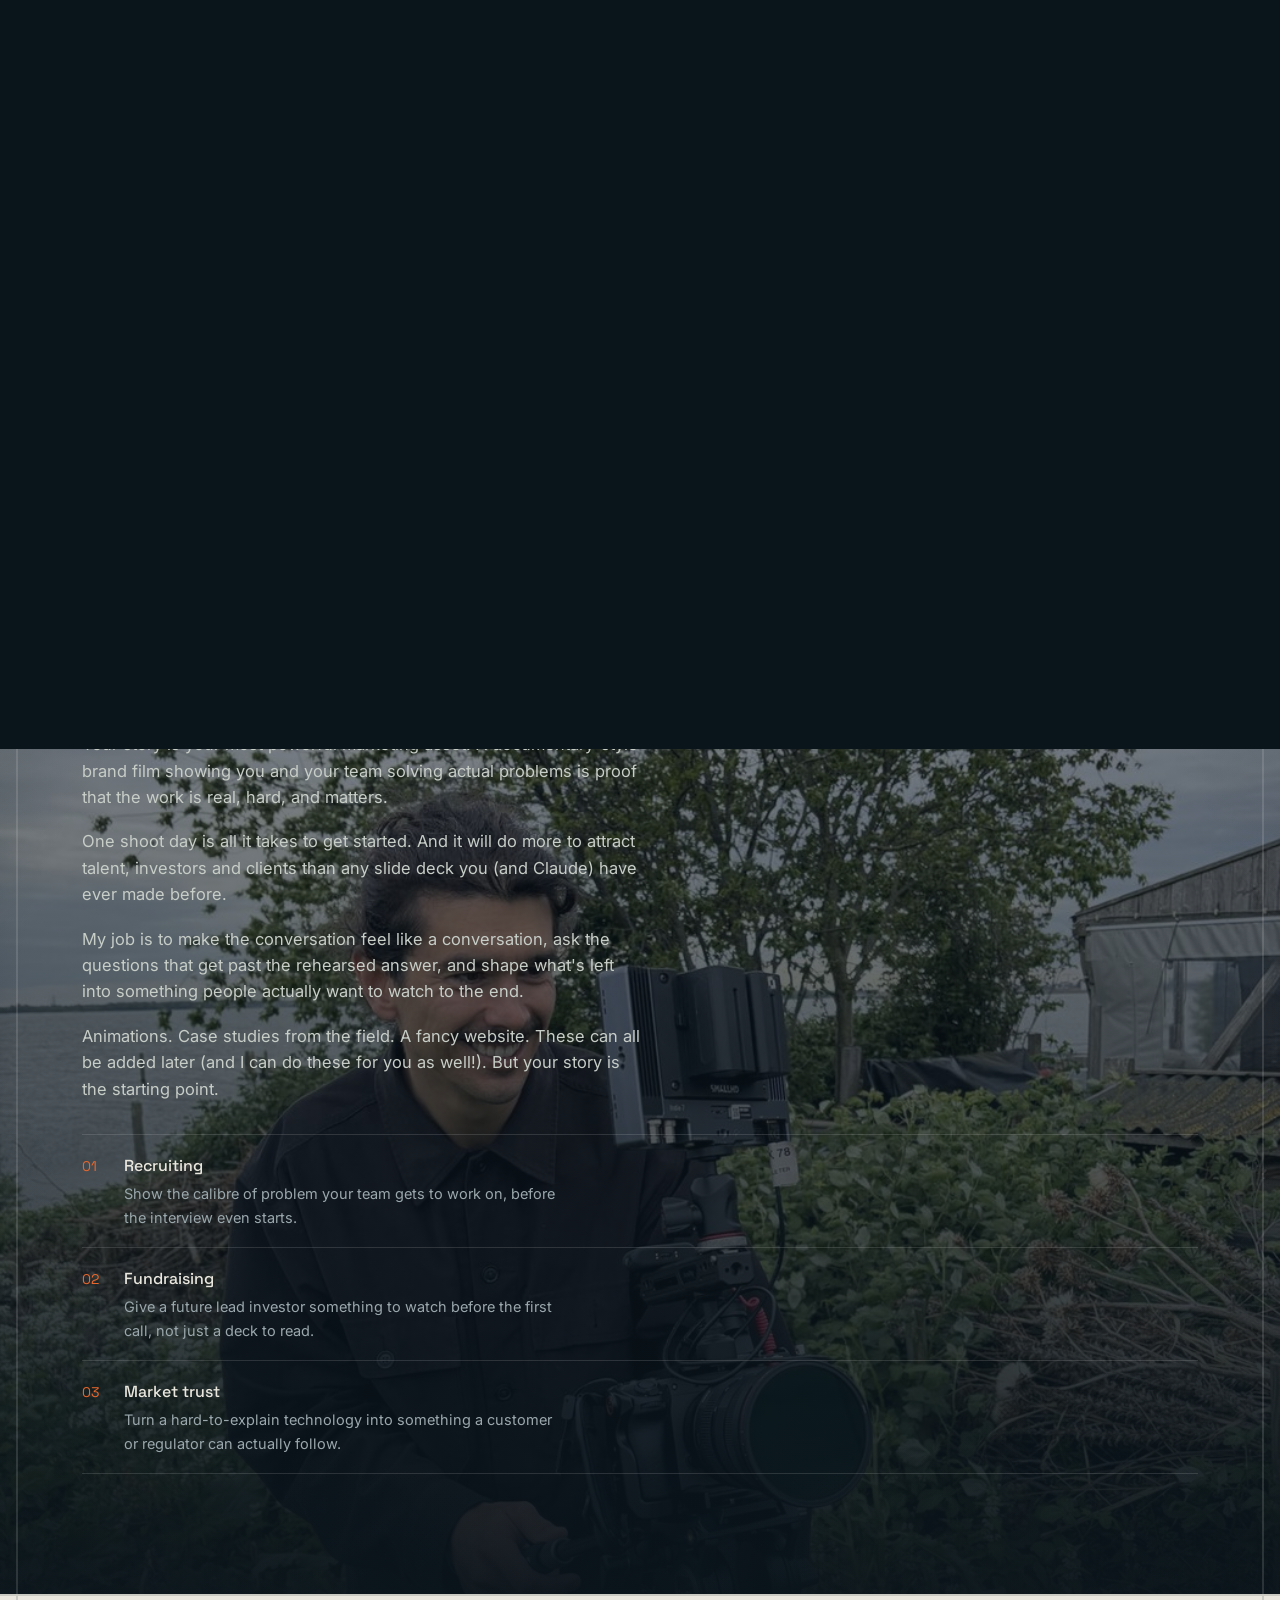
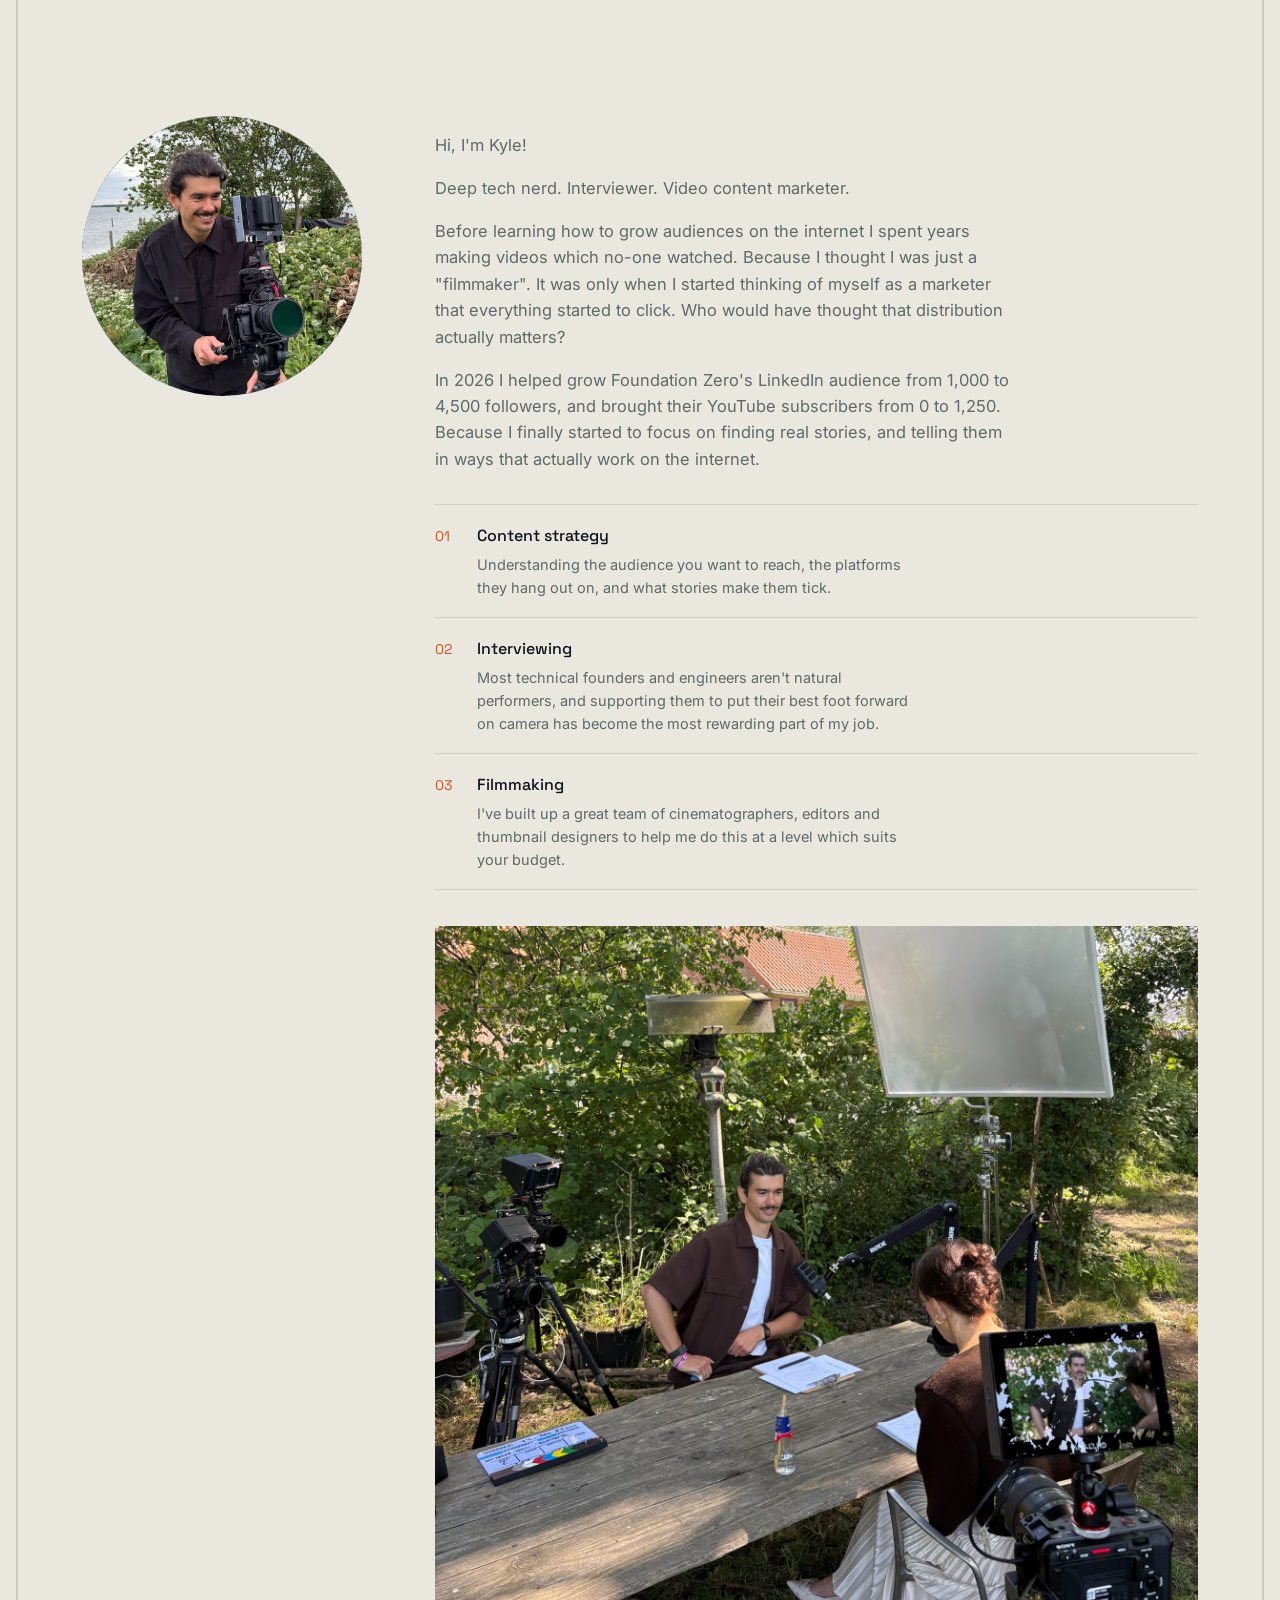
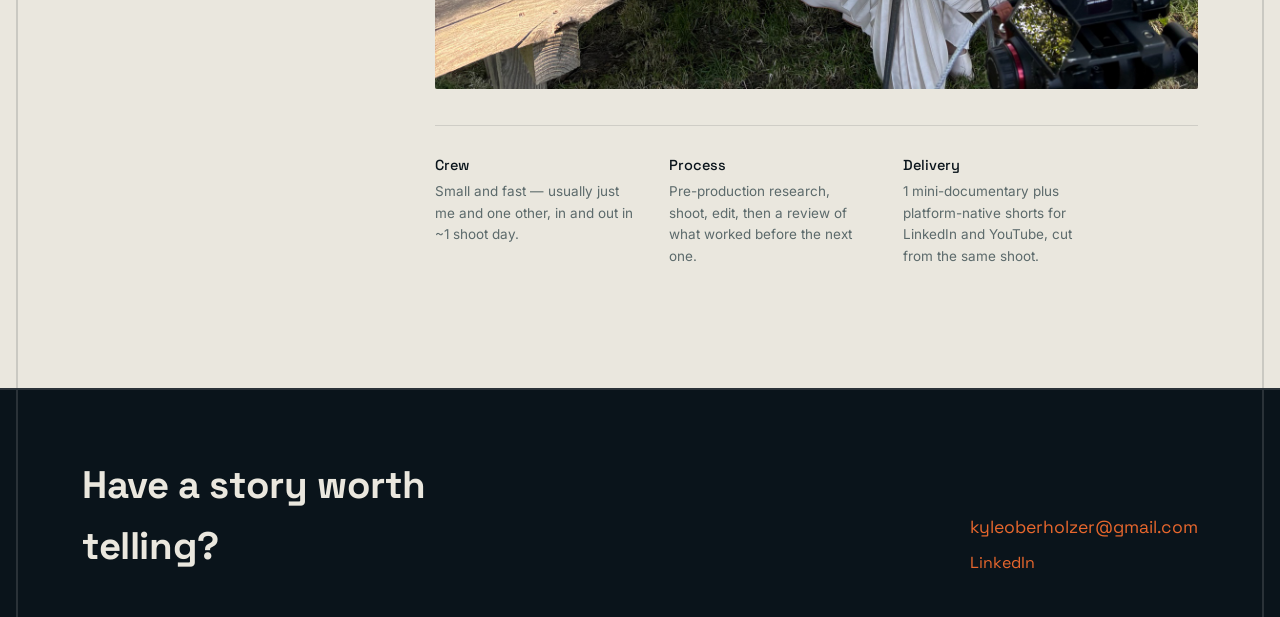
==== commit 1aab3914: "Move Selected work above the investors section on the homepage Co-Authored-By: Claude Sonnet 5.5 <no" ====
--- a/index.html
+++ b/index.html
@@ -45,6 +45,24 @@
   </div>
 </section>
 
+<!-- ============ PORTFOLIO ============ -->
+<section class="section dark panel" id="portfolio">
+  <div class="wrap">
+    <div class="portfolio-head">
+      <h2>Selected work</h2>
+      <p>Here are some of my recent favourites. Click through to watch them where they shine, on the platform they were made for.</p>
+    </div>
+
+    <div class="grid" id="portfolio-grid" data-scope="selected">
+      <!-- Cards are rendered here from portfolio-data.json by assets/js/main.js -->
+    </div>
+
+    <div class="view-all-wrap">
+      <a class="view-all-link" href="work.html">View all work <span aria-hidden="true">→</span></a>
+    </div>
+  </div>
+</section>
+
 <!-- ============ FOR INVESTORS ============ -->
 <section class="section dark" id="investors">
   <div class="wrap section-grid">
@@ -84,24 +102,6 @@
       <li><span class="n">02</span><div><strong>Fundraising</strong><p>Give a future lead investor something to watch before the first call, not just a deck to read.</p></div></li>
       <li><span class="n">03</span><div><strong>Market trust</strong><p>Turn a hard-to-explain technology into something a customer or regulator can actually follow.</p></div></li>
     </ul>
-  </div>
-</section>
-
-<!-- ============ PORTFOLIO ============ -->
-<section class="section dark panel" id="portfolio">
-  <div class="wrap">
-    <div class="portfolio-head">
-      <h2>Selected work</h2>
-      <p>Here are some of my recent favourites. Click through to watch them where they shine, on the platform they were made for.</p>
-    </div>
-
-    <div class="grid" id="portfolio-grid" data-scope="selected">
-      <!-- Cards are rendered here from portfolio-data.json by assets/js/main.js -->
-    </div>
-
-    <div class="view-all-wrap">
-      <a class="view-all-link" href="work.html">View all work <span aria-hidden="true">→</span></a>
-    </div>
   </div>
 </section>
 
--- a/assets/css/style.css
+++ b/assets/css/style.css
@@ -377,6 +377,27 @@
     gap:28px;
   }
 
+  .filter-pills{
+    display:flex;
+    flex-wrap:wrap;
+    gap:10px;
+    margin:-24px 0 32px;
+  }
+  .pill{
+    font-family:'Space Grotesk',sans-serif;
+    font-size:14px;
+    color:var(--paper);
+    background:transparent;
+    border:1px solid var(--line-on-dark);
+    border-radius:999px;
+    padding:8px 18px;
+    cursor:pointer;
+    transition:border-color 0.2s ease, background 0.2s ease, color 0.2s ease;
+  }
+  .pill:hover{border-color:var(--orange);}
+  .pill:focus-visible{outline:2px solid var(--orange); outline-offset:2px;}
+  .pill[aria-pressed="true"]{background:var(--orange); border-color:var(--orange); color:var(--ink);}
+
   .view-all-wrap{
     text-align:center;
     margin-top:56px;
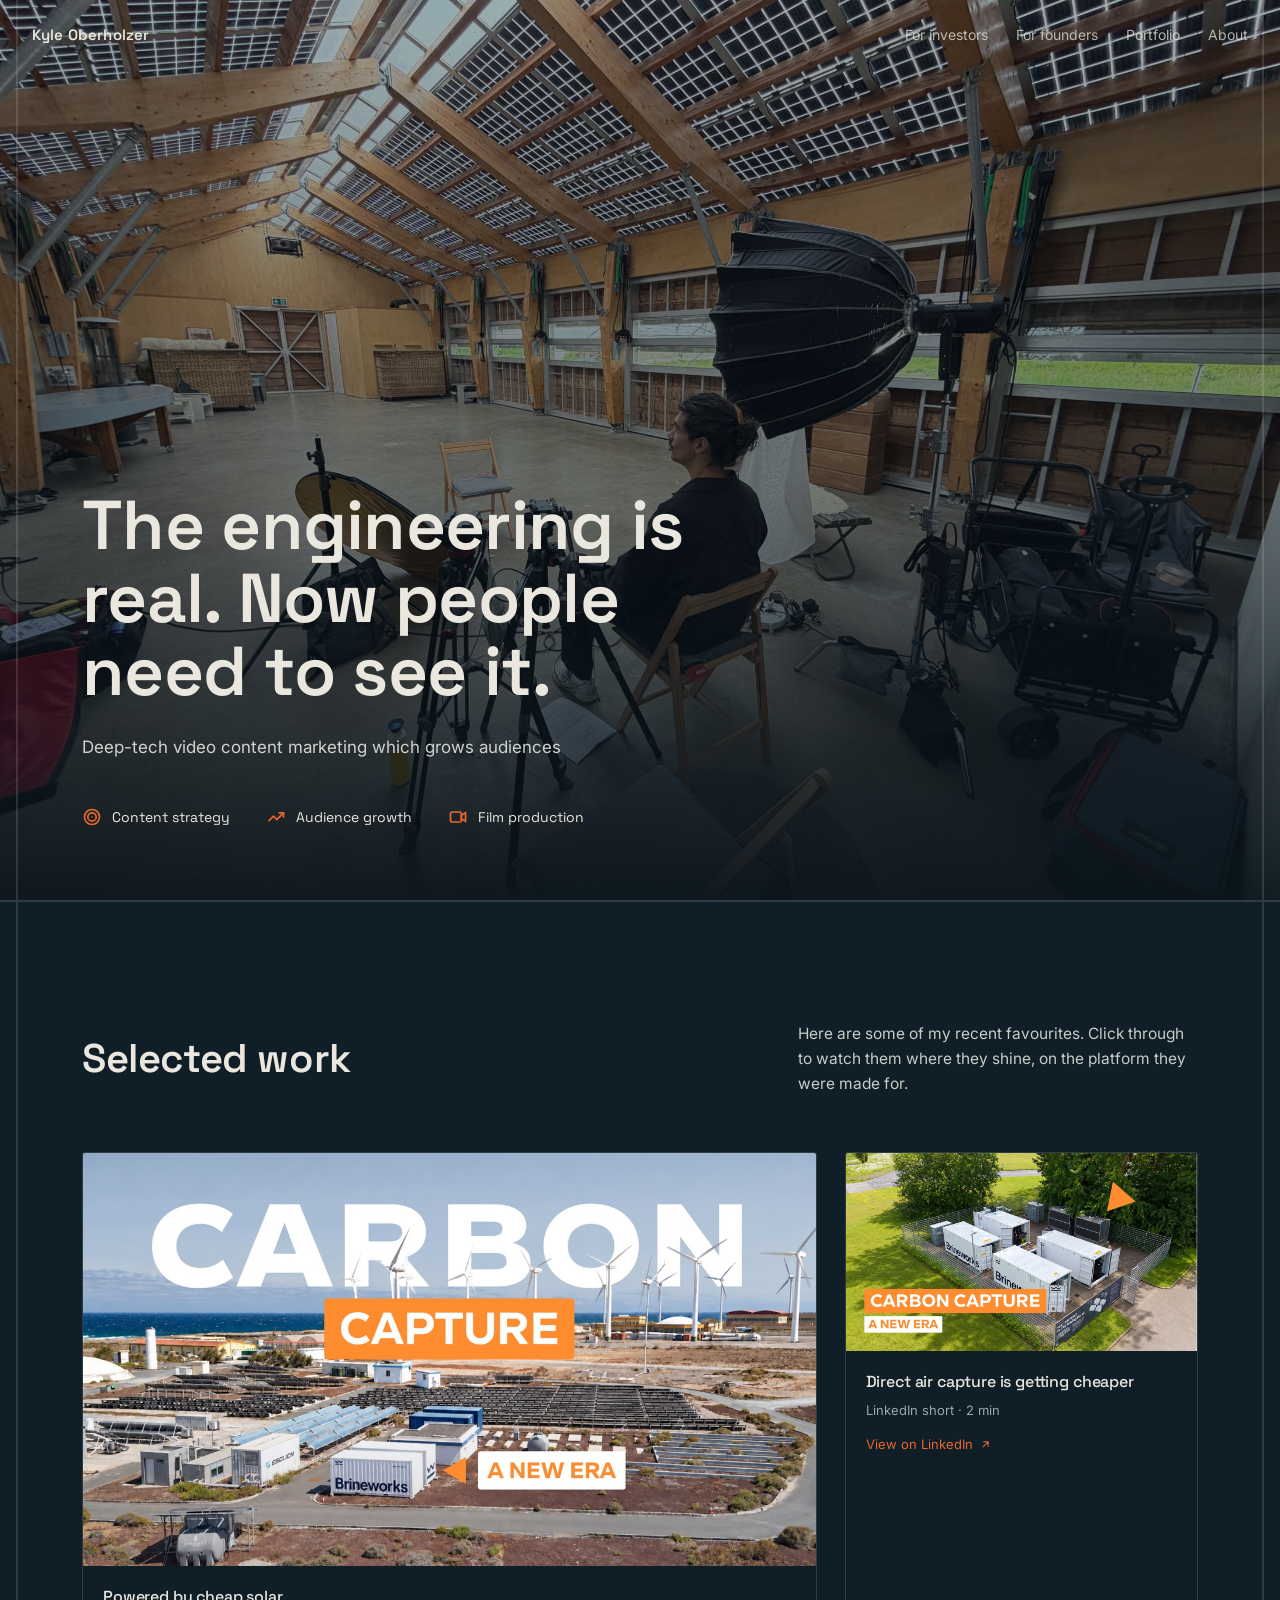
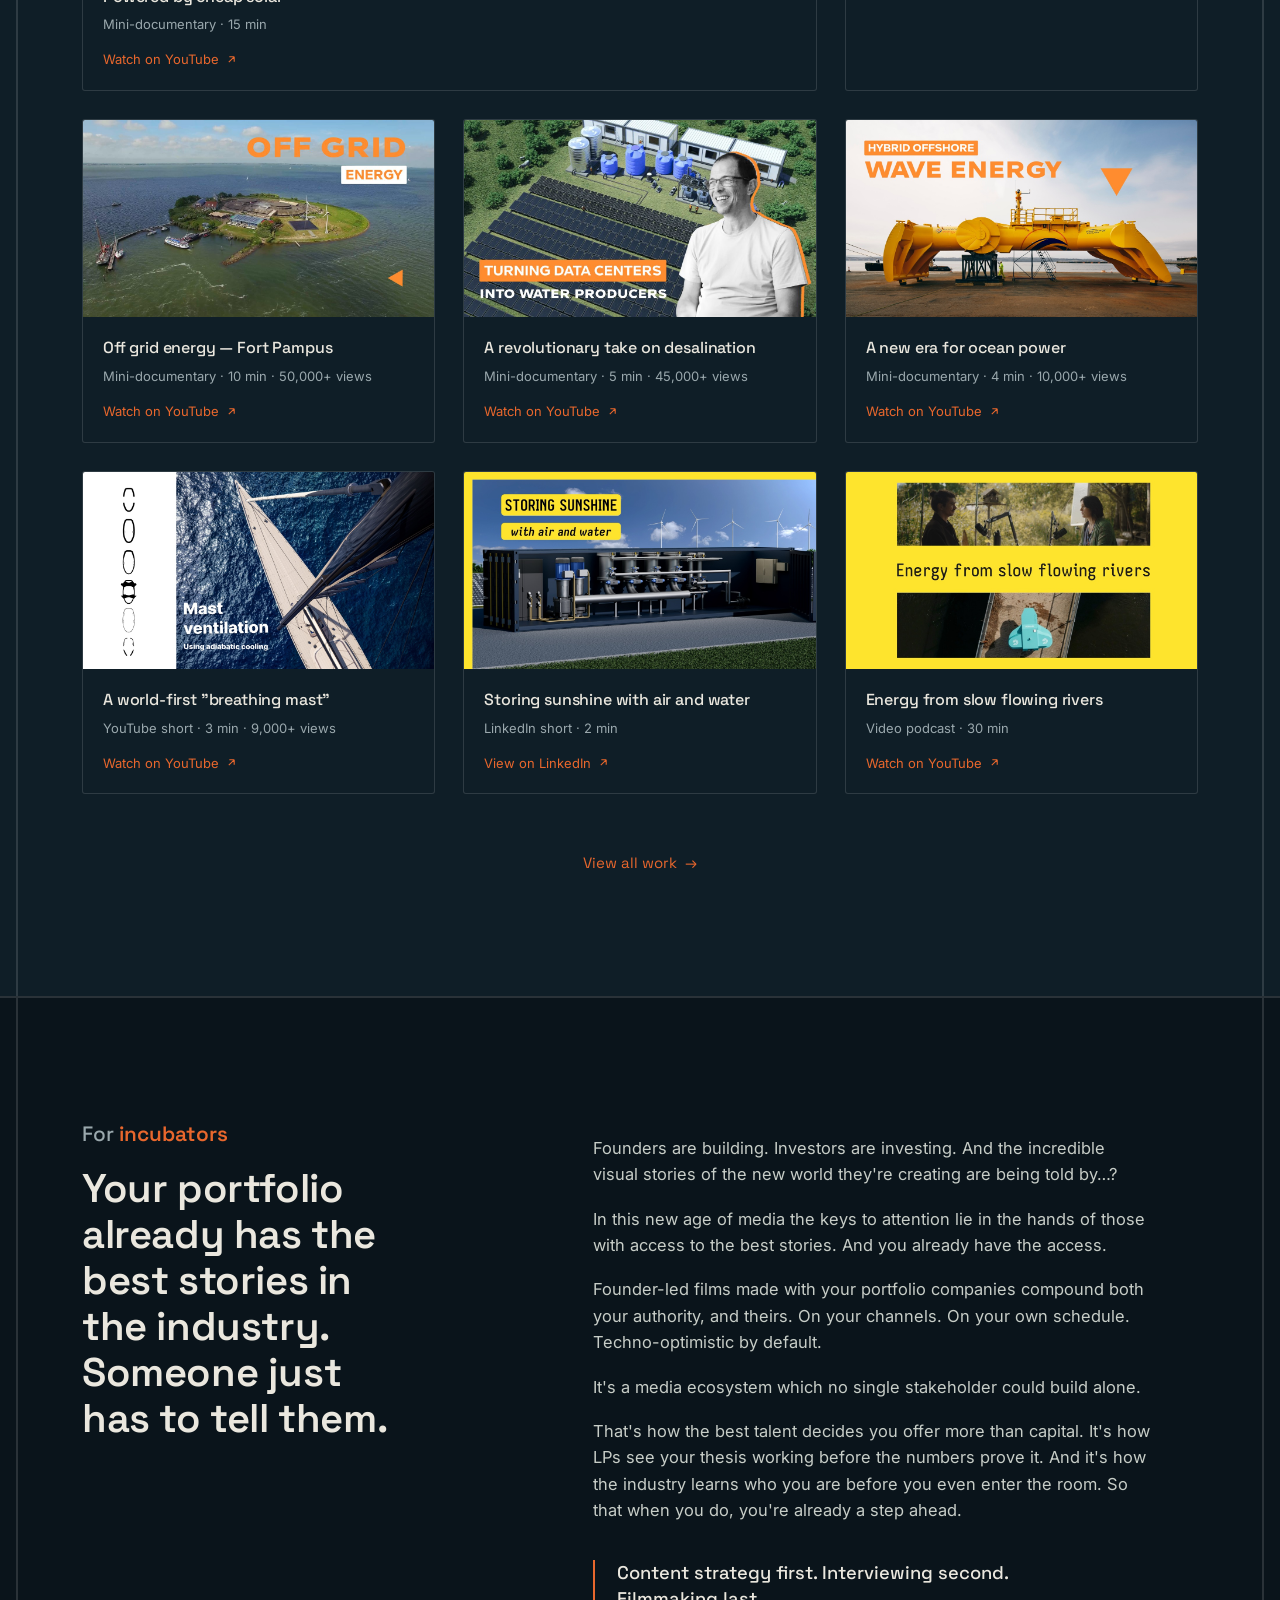
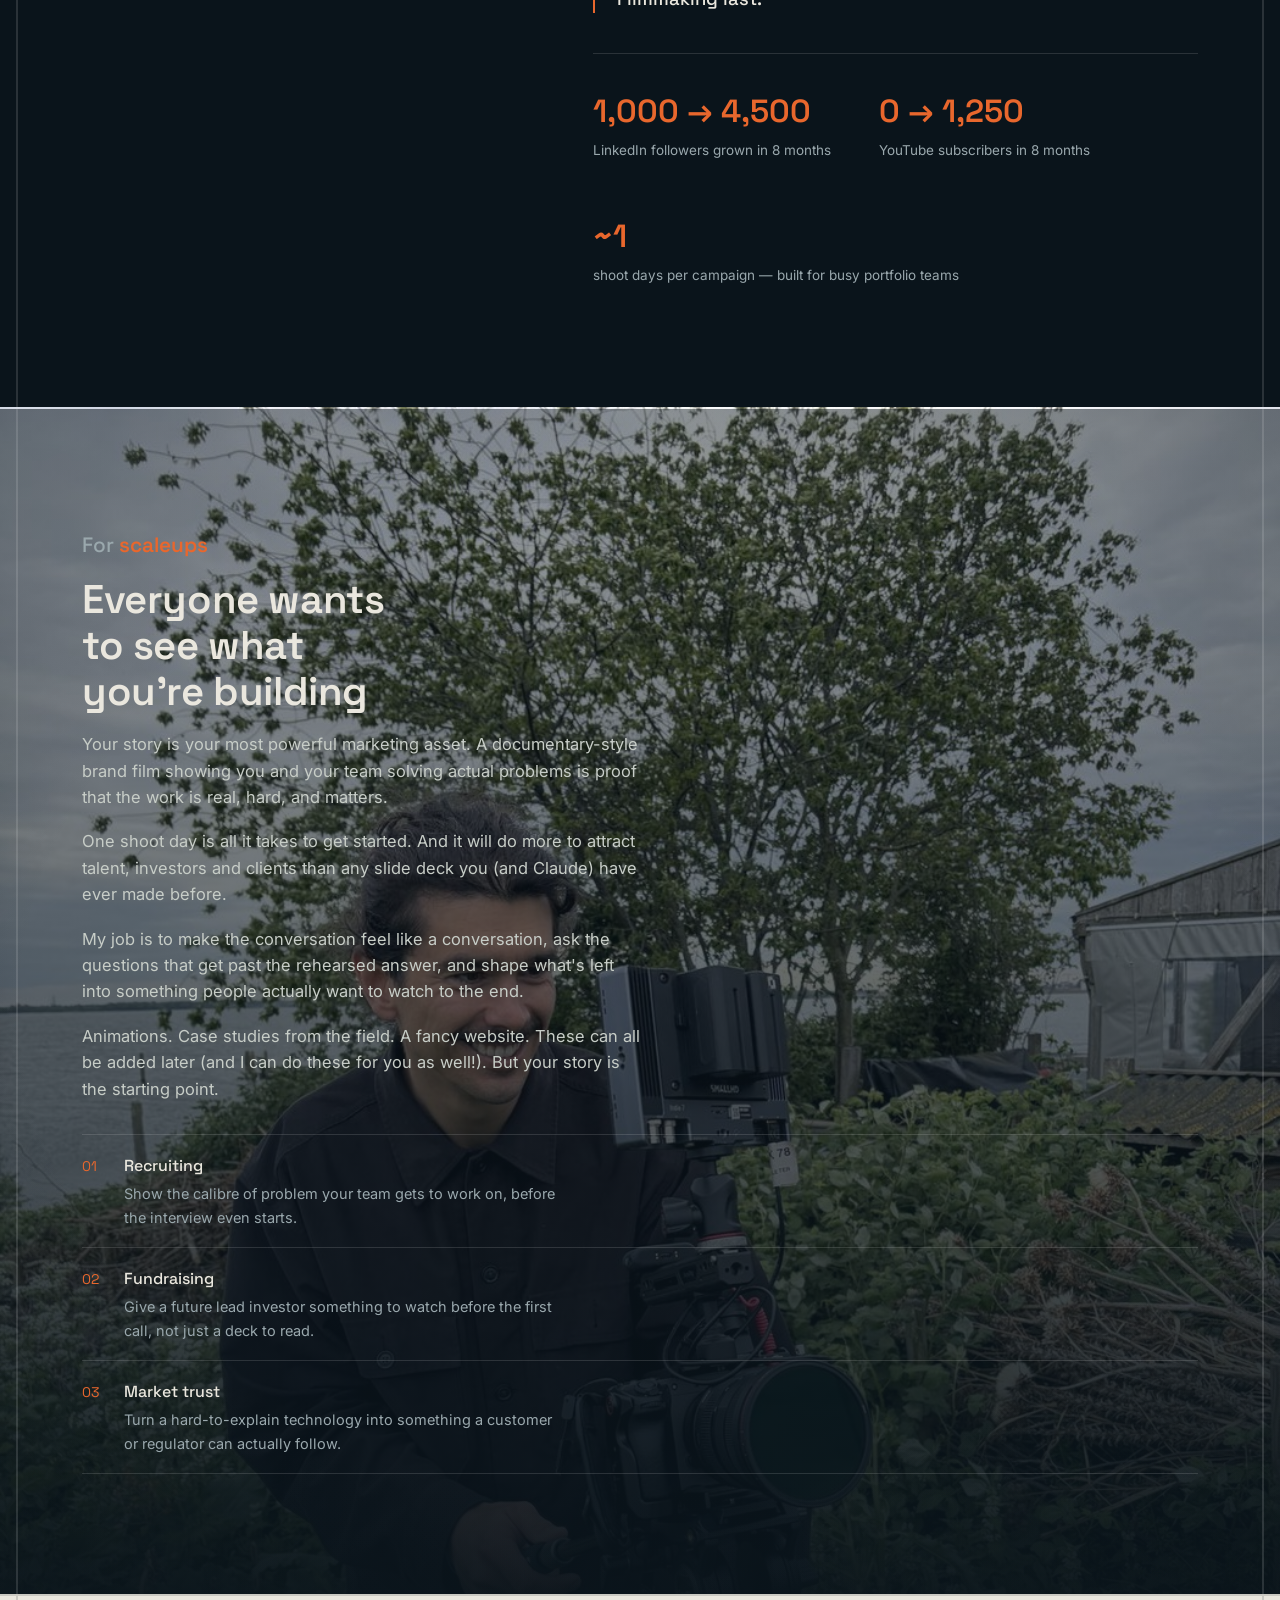
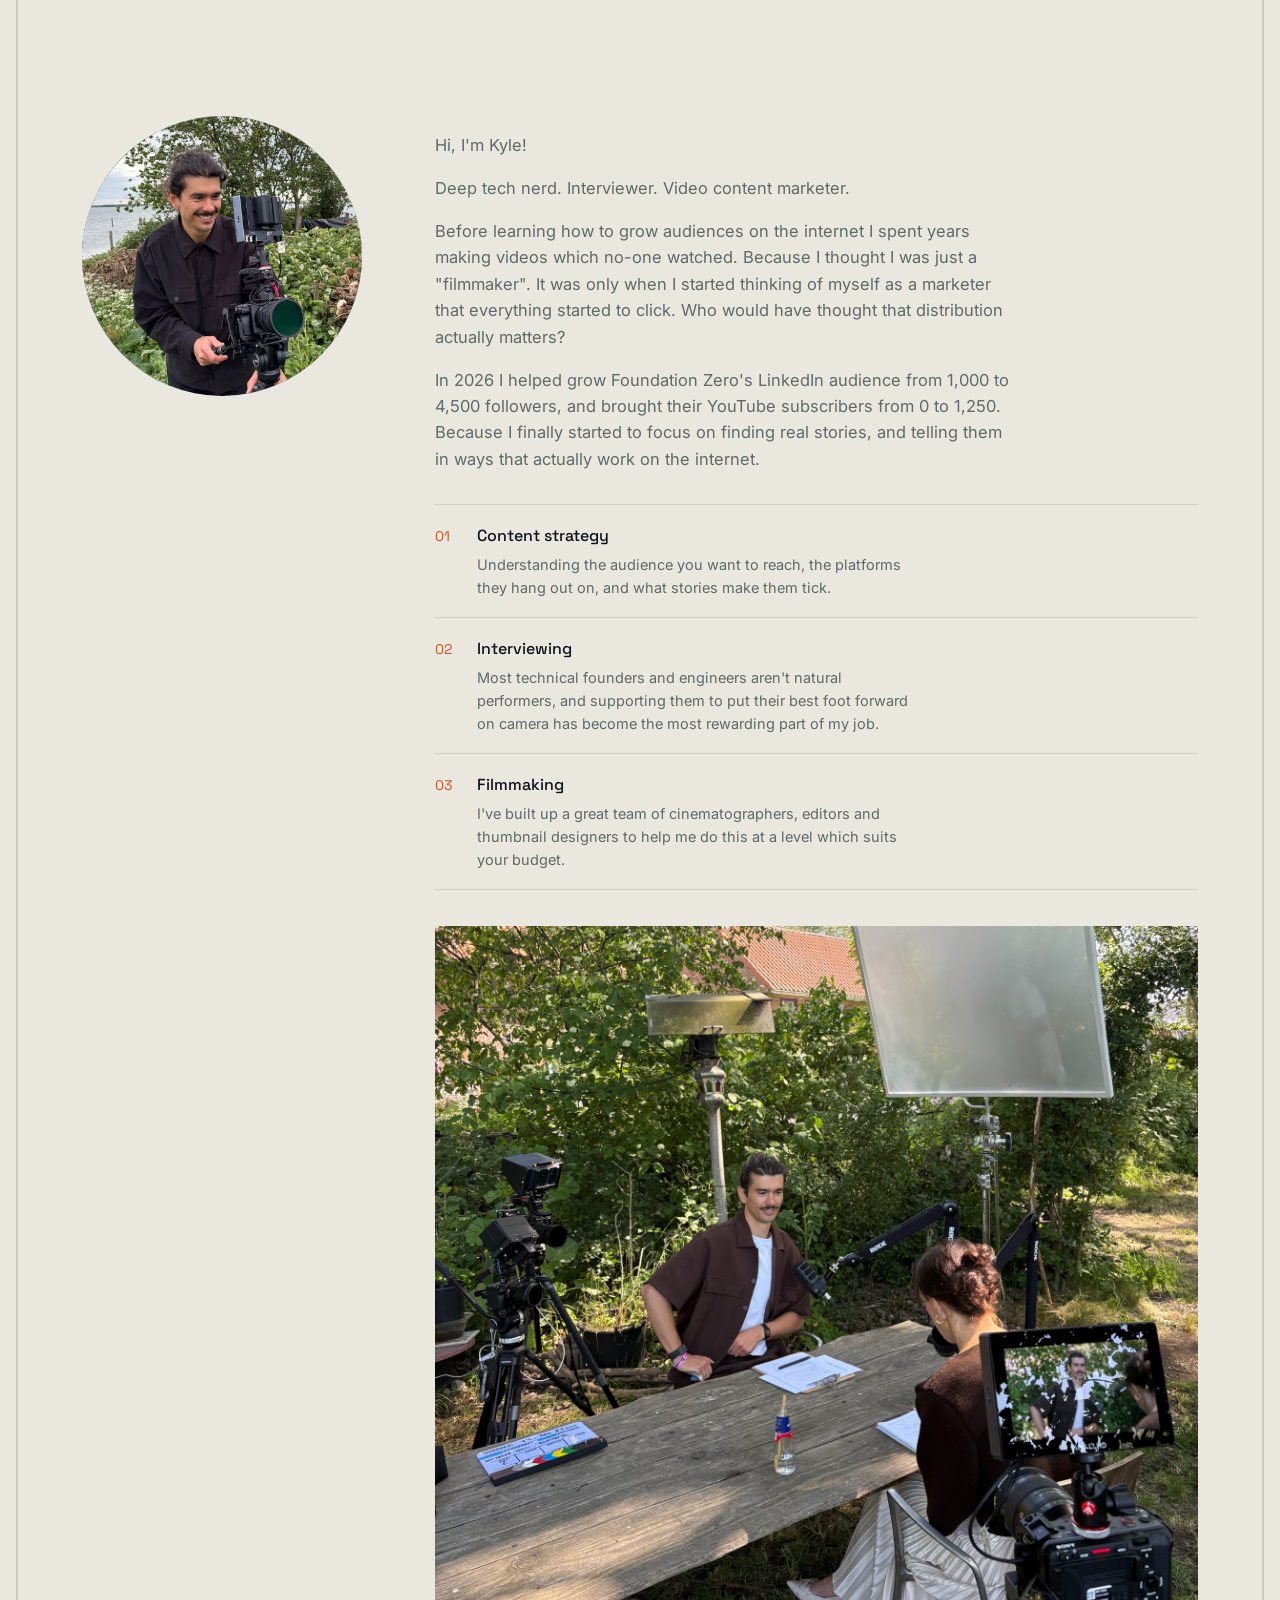
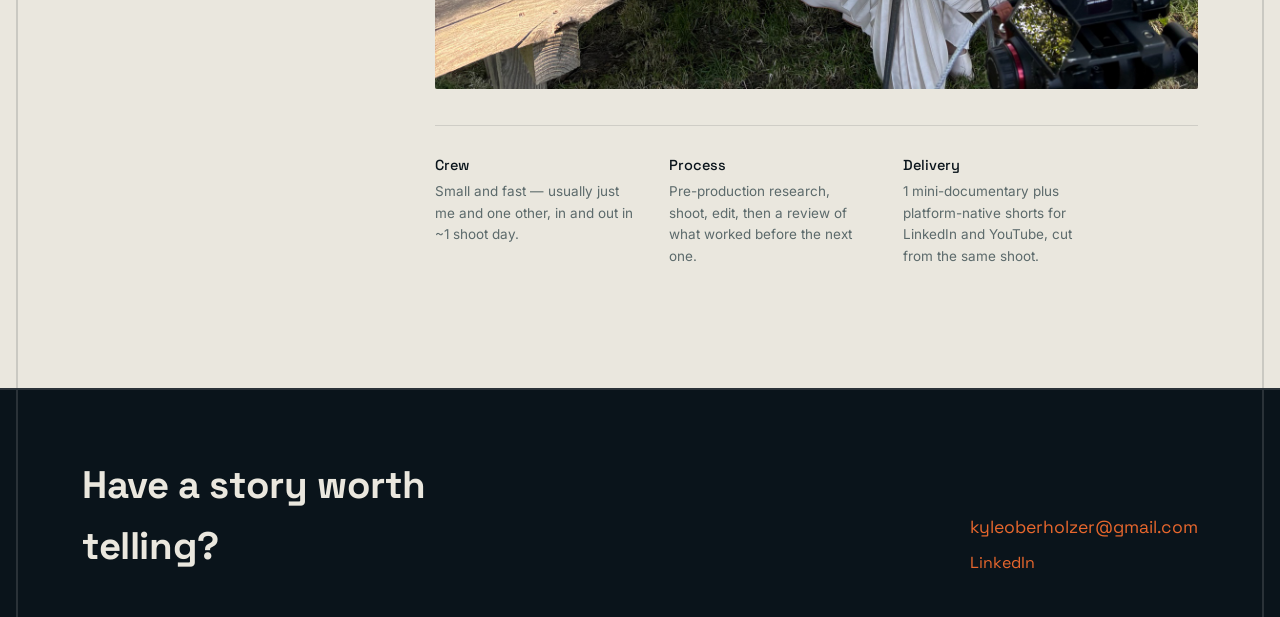
==== commit 17f8a1fc: "Update homepage tagline Co-Authored-By: Claude Sonnet 5.5 <noreply@anthropic.com>" ====
--- a/index.html
+++ b/index.html
@@ -27,7 +27,7 @@
 <section class="hero" id="top" style="background-image: linear-gradient(180deg, rgba(10,20,27,0.35) 0%, rgba(10,20,27,0.55) 55%, rgba(10,20,27,0.96) 100%), url('assets/images/site/hero-bts.jpg');">
   <div class="hero-inner">
     <h1>The engineering is real. Now people need to see it.</h1>
-    <p class="hero-sub">I produce deep tech video content which grows audiences.</p>
+    <p class="hero-sub">Deep-tech video content marketing which grows audiences</p>
     <div class="hero-services">
       <div class="hero-service">
         <span class="hero-service-icon"><svg viewBox="0 0 24 24" fill="none" stroke="currentColor" stroke-width="2"><circle cx="12" cy="12" r="9"/><circle cx="12" cy="12" r="5"/><circle cx="12" cy="12" r="1" fill="currentColor" stroke="none"/></svg></span>
